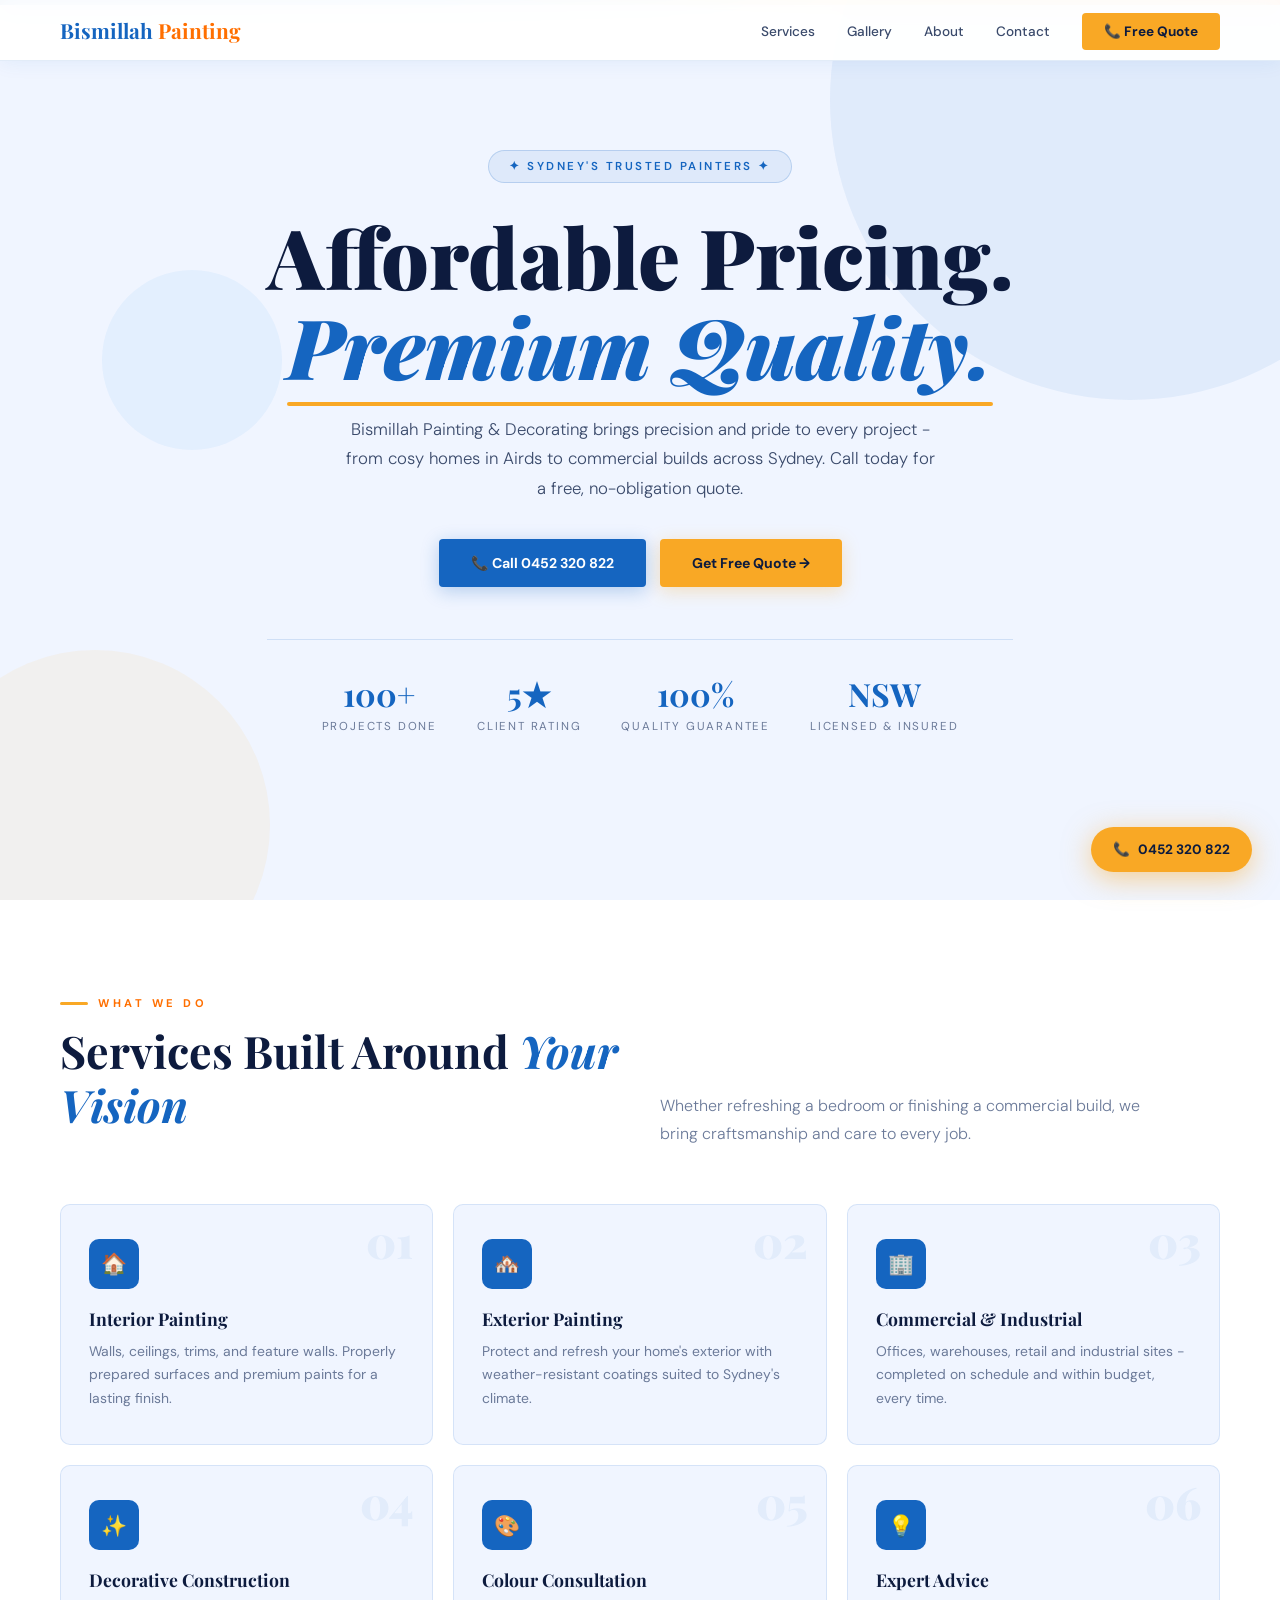
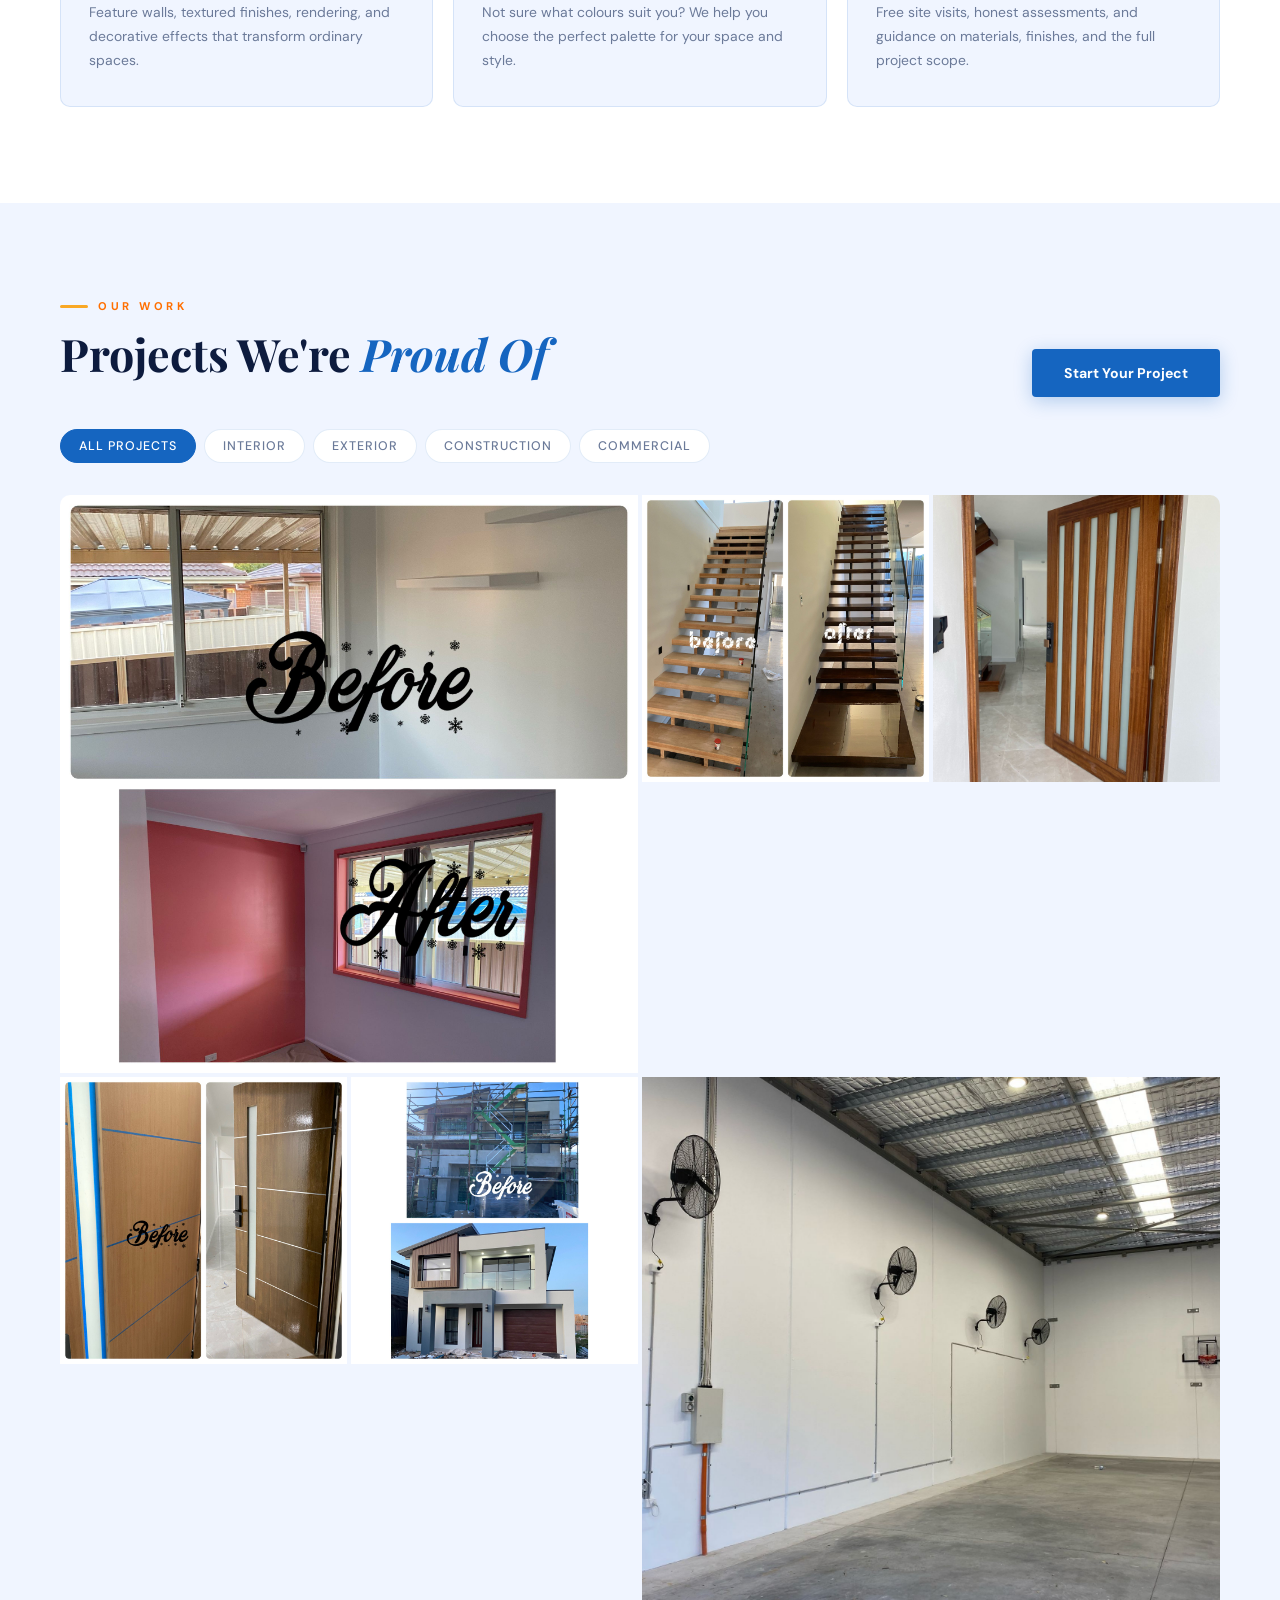
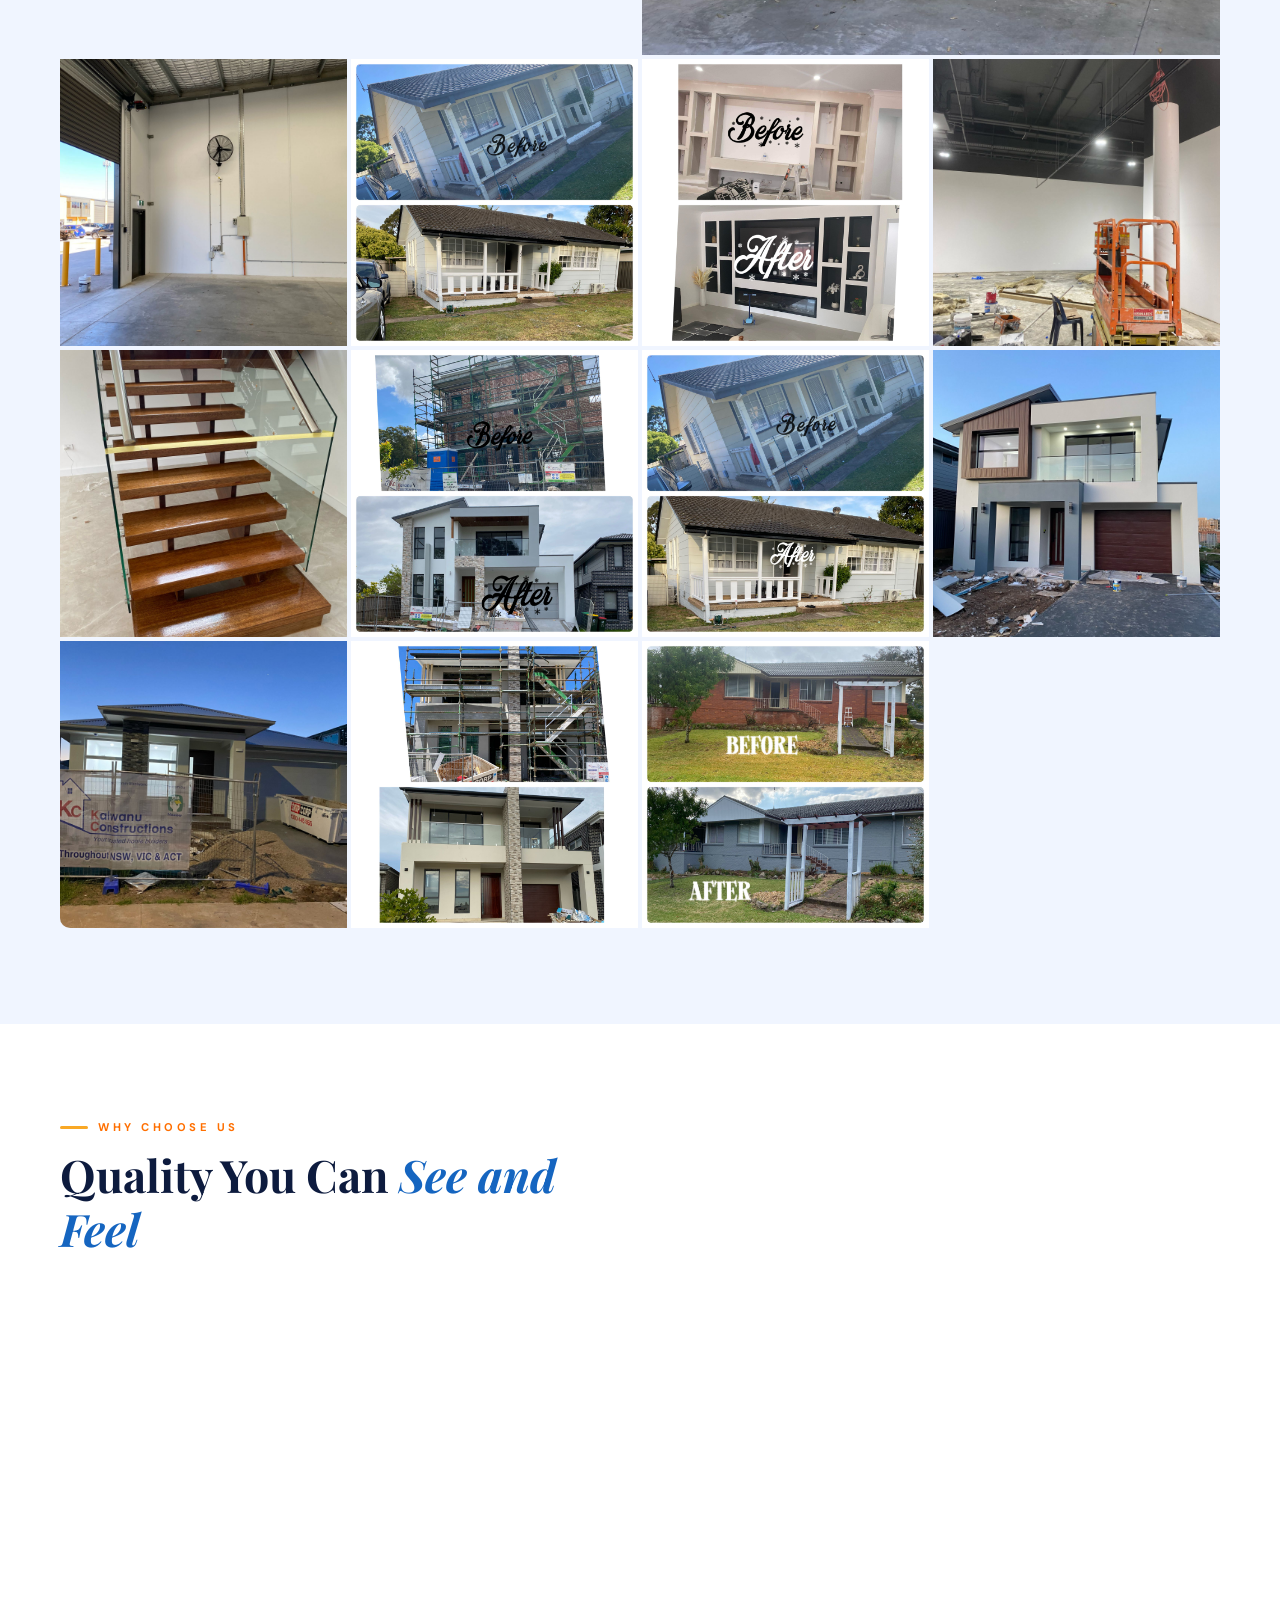
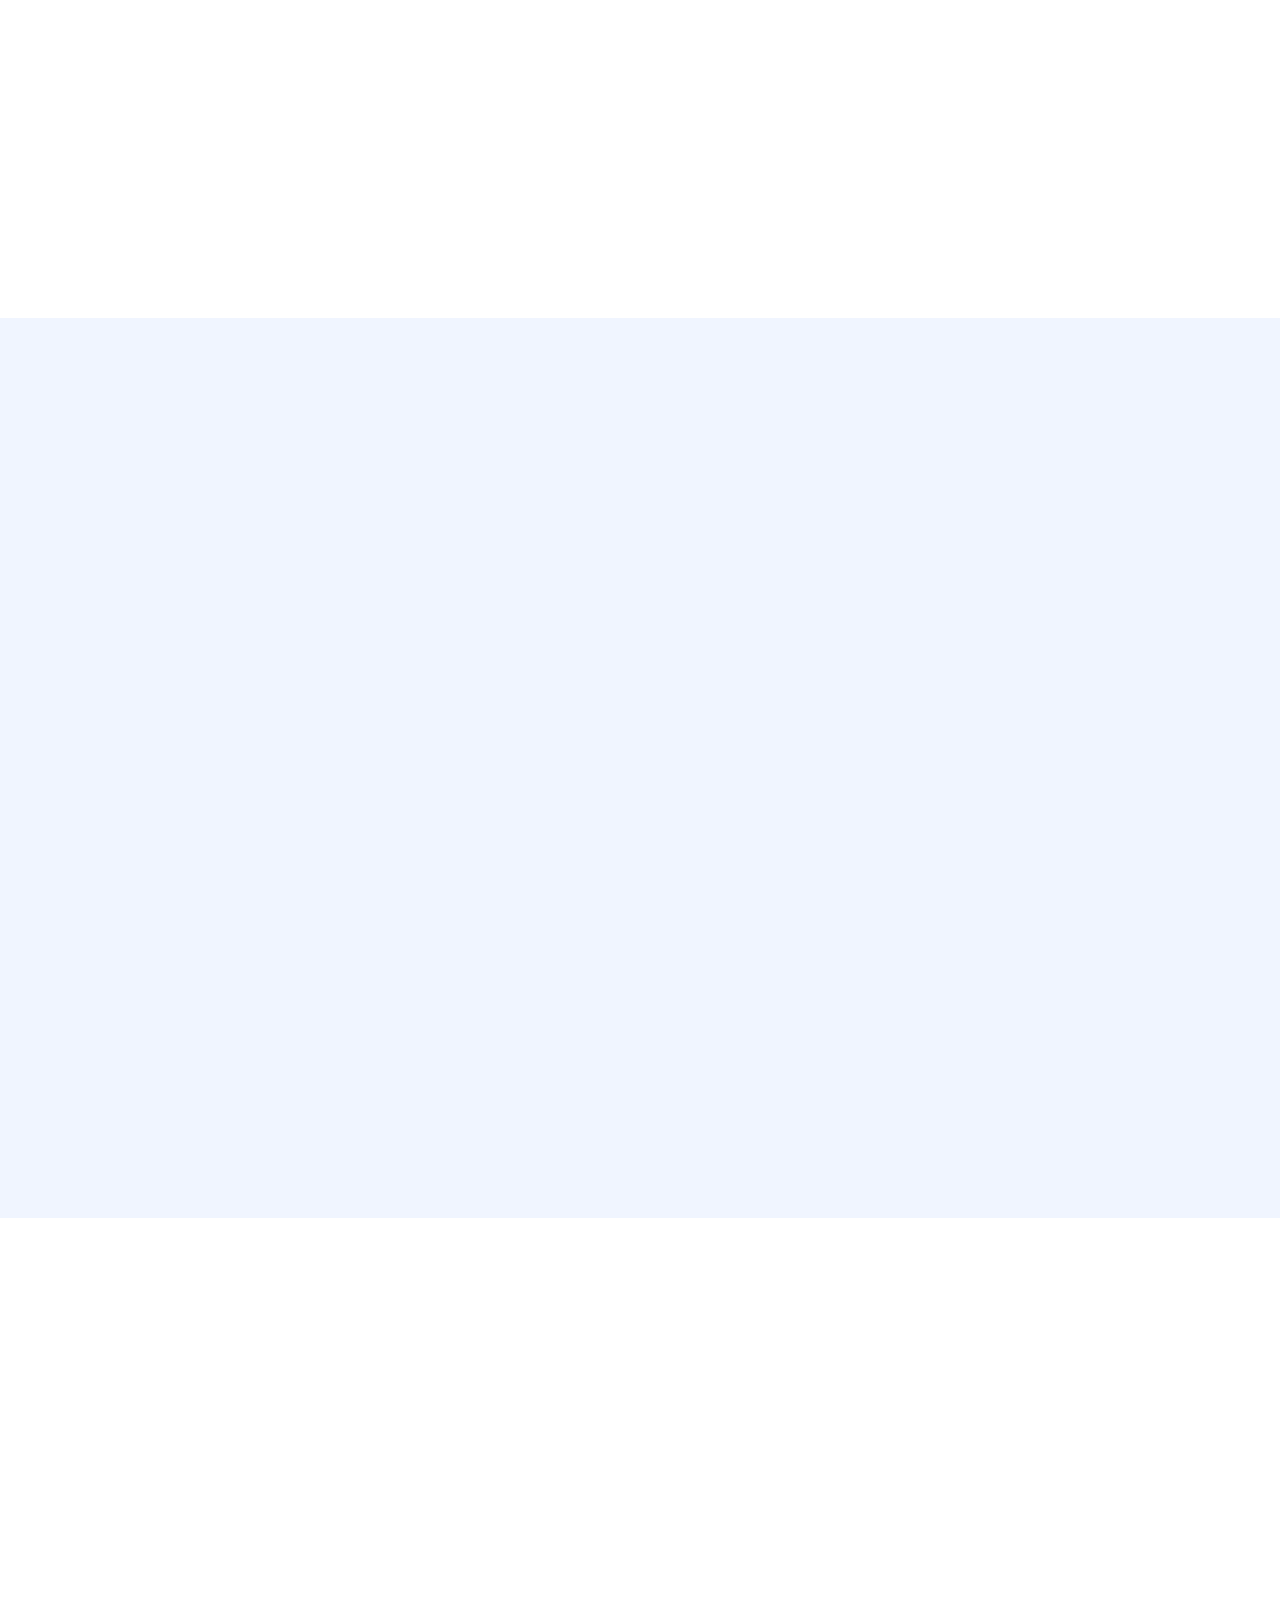
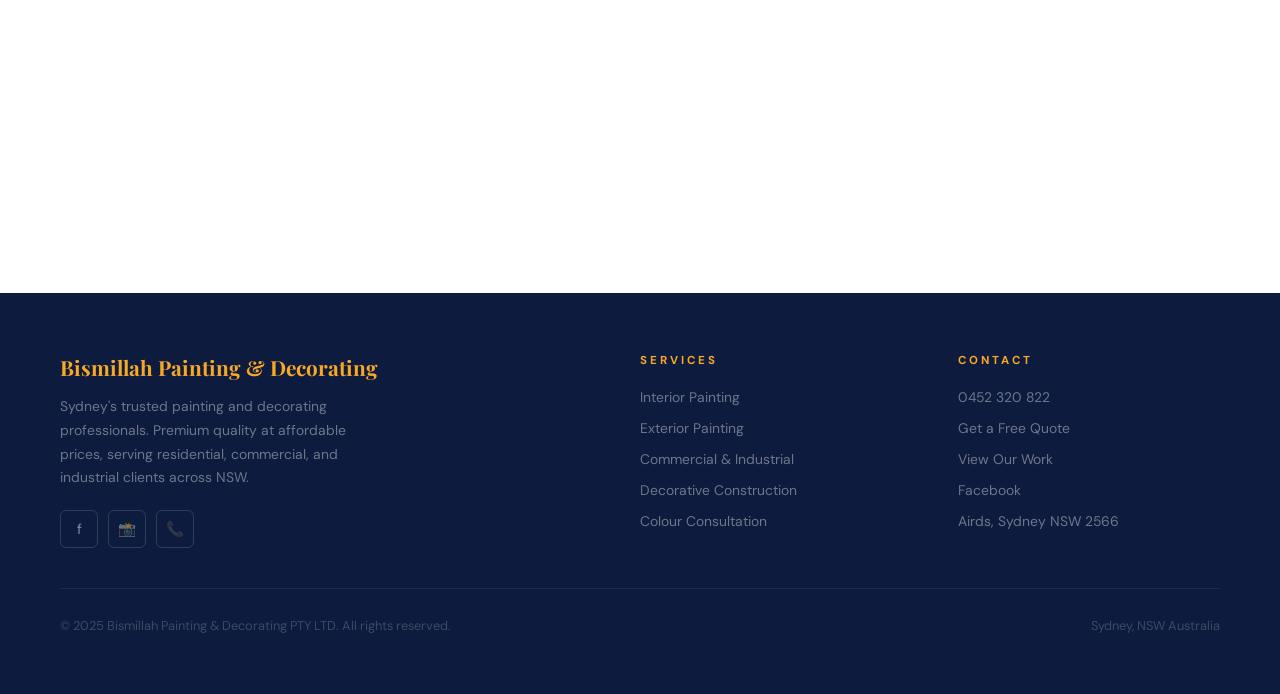
==== index.html @ f4c7510d "Site uploaded with images" ====
<!DOCTYPE html>
<html lang="en">
<head>
<meta charset="UTF-8">
<meta name="viewport" content="width=device-width, initial-scale=1.0">
<title>Bismillah Painting & Decorating | Sydney's Premium Painters</title>
<link rel="preconnect" href="https://fonts.googleapis.com">
<link href="https://fonts.googleapis.com/css2?family=Playfair+Display:wght@400;700;900&family=DM+Sans:wght@300;400;500&display=swap" rel="stylesheet">
<style>
  :root {
    --blue-deep:  #1565C0;
    --blue-mid:   #1E88E5;
    --blue-light: #F0F5FF;
    --blue-pale:  #E3EEFF;
    --gold:       #F9A825;
    --gold-dark:  #FF6F00;
    --gold-light: #FFF8E1;
    --white:      #FFFFFF;
    --text-dark:  #0D1B3E;
    --text-mid:   #3A4A6B;
    --text-muted: #6B7A99;
    --border:     rgba(21,101,192,0.12);
  }

  *, *::before, *::after { box-sizing: border-box; margin: 0; padding: 0; }
  html { scroll-behavior: smooth; }
  body { font-family: 'DM Sans', sans-serif; background: var(--white); color: var(--text-dark); overflow-x: hidden; }

  /* NAV */
  nav {
    position: fixed; top: 0; left: 0; right: 0; z-index: 1000;
    display: flex; align-items: center; justify-content: space-between;
    padding: 16px 60px;
    background: rgba(255,255,255,0.96);
    backdrop-filter: blur(12px);
    border-bottom: 1px solid var(--border);
    box-shadow: 0 2px 20px rgba(21,101,192,0.07);
  }
  .nav-logo { font-family: 'Playfair Display', serif; font-size: 1.3rem; font-weight: 700; color: var(--blue-deep); text-decoration: none; }
  .nav-logo span { color: var(--gold-dark); }
  .nav-links { display: flex; gap: 32px; list-style: none; align-items: center; }
  .nav-links a { color: var(--text-mid); text-decoration: none; font-size: 0.85rem; font-weight: 500; transition: color 0.3s; }
  .nav-links a:hover { color: var(--blue-deep); }
  .nav-cta { background: var(--gold) !important; color: var(--text-dark) !important; padding: 10px 22px; border-radius: 4px; font-weight: 700 !important; }
  .nav-cta:hover { background: var(--gold-dark) !important; color: #fff !important; }
  .hamburger { display: none; flex-direction: column; gap: 5px; cursor: pointer; }
  .hamburger span { width: 24px; height: 2px; background: var(--blue-deep); display: block; }

  /* HERO */
  #hero { min-height: 100vh; display: flex; align-items: center; justify-content: center; position: relative; overflow: hidden; padding-top: 80px; background: var(--blue-light); }
  .hero-topbar { position: absolute; top: 0; left: 0; right: 0; height: 5px; background: linear-gradient(90deg, var(--blue-deep), var(--blue-mid), var(--gold), var(--gold-dark)); }
  .hero-shape { position: absolute; border-radius: 50%; animation: floatShape 10s ease-in-out infinite; }
  .hs1 { width: 600px; height: 600px; background: rgba(21,101,192,0.07); top: -200px; right: -150px; }
  .hs2 { width: 350px; height: 350px; background: rgba(249,168,37,0.07); bottom: -100px; left: -80px; animation-delay: 4s; }
  .hs3 { width: 180px; height: 180px; background: rgba(30,136,229,0.06); top: 30%; left: 8%; animation-delay: 7s; }
  @keyframes floatShape { 0%,100%{transform:translateY(0) scale(1)} 50%{transform:translateY(-22px) scale(1.04)} }

  .hero-content { position: relative; z-index: 2; text-align: center; max-width: 860px; padding: 0 24px; }
  .hero-badge { display: inline-flex; align-items: center; gap: 8px; background: rgba(21,101,192,0.08); border: 1px solid rgba(21,101,192,0.2); color: var(--blue-deep); font-size: 0.72rem; letter-spacing: 2.5px; text-transform: uppercase; font-weight: 600; padding: 8px 20px; border-radius: 40px; margin-bottom: 28px; animation: fadeDown 0.7s ease forwards; opacity: 0; }
  .hero-title { font-family: 'Playfair Display', serif; font-size: clamp(2.8rem, 6.5vw, 5.2rem); font-weight: 900; line-height: 1.08; color: var(--text-dark); margin-bottom: 24px; animation: fadeDown 0.7s 0.15s ease forwards; opacity: 0; }
  .hero-title .highlight { color: var(--blue-deep); font-style: italic; position: relative; }
  .hero-title .highlight::after { content:''; position: absolute; left: 0; bottom: -5px; right: 0; height: 4px; background: var(--gold); border-radius: 2px; }
  .hero-sub { font-size: 1.05rem; line-height: 1.75; color: var(--text-mid); max-width: 600px; margin: 0 auto 36px; font-weight: 300; animation: fadeDown 0.7s 0.3s ease forwards; opacity: 0; }
  .hero-btns { display: flex; gap: 14px; justify-content: center; flex-wrap: wrap; animation: fadeDown 0.7s 0.45s ease forwards; opacity: 0; }
  .hero-stats { display: flex; gap: 40px; justify-content: center; flex-wrap: wrap; margin-top: 52px; padding-top: 32px; border-top: 1px solid rgba(21,101,192,0.15); animation: fadeDown 0.7s 0.6s ease forwards; opacity: 0; }
  .stat-num { font-family: 'Playfair Display', serif; font-size: 2rem; font-weight: 700; color: var(--blue-deep); display: block; }
  .stat-label { font-size: 0.72rem; letter-spacing: 1.8px; text-transform: uppercase; color: var(--text-muted); margin-top: 4px; display: block; }
  @keyframes fadeDown { from{opacity:0;transform:translateY(-18px)} to{opacity:1;transform:translateY(0)} }

  /* BUTTONS */
  .btn-primary { background: var(--blue-deep); color: #fff; text-decoration: none; padding: 15px 32px; font-weight: 700; font-size: 0.88rem; border-radius: 4px; transition: all 0.3s; display: inline-flex; align-items: center; gap: 8px; border: none; cursor: pointer; box-shadow: 0 4px 18px rgba(21,101,192,0.28); }
  .btn-primary:hover { background: var(--blue-mid); transform: translateY(-2px); box-shadow: 0 8px 28px rgba(21,101,192,0.38); }
  .btn-gold { background: var(--gold); color: var(--text-dark); text-decoration: none; padding: 15px 32px; font-weight: 700; font-size: 0.88rem; border-radius: 4px; transition: all 0.3s; border: none; cursor: pointer; box-shadow: 0 4px 18px rgba(249,168,37,0.28); }
  .btn-gold:hover { background: var(--gold-dark); color: #fff; transform: translateY(-2px); }
  .btn-outline { border: 2px solid var(--blue-deep); color: var(--blue-deep); text-decoration: none; padding: 13px 30px; font-weight: 600; font-size: 0.88rem; border-radius: 4px; transition: all 0.3s; background: transparent; cursor: pointer; }
  .btn-outline:hover { background: var(--blue-deep); color: #fff; }

  /* SECTIONS */
  section { padding: 96px 60px; }
  .section-label { font-size: 0.7rem; letter-spacing: 3.5px; text-transform: uppercase; color: var(--gold-dark); font-weight: 700; margin-bottom: 14px; display: flex; align-items: center; gap: 10px; }
  .section-label::before { content:''; display:block; width:28px; height:3px; background:var(--gold); border-radius:2px; }
  .section-title { font-family: 'Playfair Display', serif; font-size: clamp(1.9rem,3.5vw,2.8rem); font-weight: 700; line-height: 1.2; color: var(--text-dark); margin-bottom: 16px; }
  .section-title em { color: var(--blue-deep); font-style: italic; }
  .section-sub { color: var(--text-muted); font-size: 1rem; line-height: 1.75; max-width: 520px; font-weight: 300; }

  /* SERVICES */
  #services { background: var(--white); }
  .services-header { display: grid; grid-template-columns: 1fr 1fr; gap: 40px; align-items: end; margin-bottom: 56px; max-width: 1200px; margin-left: auto; margin-right: auto; }
  .services-grid { display: grid; grid-template-columns: repeat(3,1fr); gap: 20px; max-width: 1200px; margin: 0 auto; }
  .service-card { background: var(--blue-light); border: 1px solid var(--border); border-radius: 10px; padding: 34px 28px; position: relative; overflow: hidden; transition: all 0.35s; }
  .service-card::before { content:''; position:absolute; bottom:0; left:0; right:0; height:3px; background:linear-gradient(90deg,var(--blue-deep),var(--gold)); transform:scaleX(0); transform-origin:left; transition:transform 0.35s; }
  .service-card:hover { box-shadow: 0 12px 40px rgba(21,101,192,0.12); transform: translateY(-4px); border-color: rgba(21,101,192,0.25); }
  .service-card:hover::before { transform: scaleX(1); }
  .service-icon { width: 50px; height: 50px; background: var(--blue-deep); border-radius: 10px; display: flex; align-items: center; justify-content: center; font-size: 1.3rem; margin-bottom: 18px; transition: background 0.35s; }
  .service-card:hover .service-icon { background: var(--gold-dark); }
  .service-card h3 { font-family: 'Playfair Display', serif; font-size: 1.1rem; font-weight: 700; color: var(--text-dark); margin-bottom: 10px; }
  .service-card p { font-size: 0.87rem; color: var(--text-muted); line-height: 1.7; }
  .service-num { position: absolute; top: 14px; right: 18px; font-family:'Playfair Display',serif; font-size: 2.8rem; color: rgba(21,101,192,0.06); font-weight: 900; line-height: 1; }

  /* GALLERY */
  #gallery { background: var(--blue-light); }
  .gallery-header { max-width: 1200px; margin: 0 auto 32px; display: flex; justify-content: space-between; align-items: flex-end; flex-wrap: wrap; gap: 16px; }
  .gallery-filters { display: flex; gap: 8px; flex-wrap: wrap; max-width: 1200px; margin: 0 auto 32px; }
  .filter-btn { background: var(--white); border: 1px solid var(--border); color: var(--text-muted); padding: 8px 18px; font-size: 0.78rem; letter-spacing: 1px; text-transform: uppercase; cursor: pointer; border-radius: 40px; transition: all 0.3s; font-family: 'DM Sans', sans-serif; font-weight: 500; }
  .filter-btn.active, .filter-btn:hover { background: var(--blue-deep); border-color: var(--blue-deep); color: #fff; }
  .gallery-grid { display: grid; grid-template-columns: repeat(4,1fr); gap: 4px; max-width: 1200px; margin: 0 auto; border-radius: 10px; overflow: hidden; }
  .gallery-item { position: relative; overflow: hidden; cursor: pointer; aspect-ratio: 1; background: var(--blue-pale); }
  .gallery-item.wide { grid-column: span 2; }
  .gallery-item img { width: 100%; height: 100%; object-fit: cover; display: block; transition: transform 0.55s ease; }
  .gallery-item:hover img { transform: scale(1.07); }
  .gallery-overlay { position: absolute; inset: 0; background: linear-gradient(to top, rgba(21,101,192,0.72) 0%, transparent 60%); opacity: 0; transition: opacity 0.4s; display: flex; align-items: flex-end; padding: 14px; }
  .gallery-item:hover .gallery-overlay { opacity: 1; }
  .gallery-label { font-size: 0.74rem; letter-spacing: 1.5px; text-transform: uppercase; color: #fff; font-weight: 600; background: rgba(249,168,37,0.92); padding: 4px 10px; border-radius: 4px; }

  /* LIGHTBOX */
  .lightbox { position: fixed; inset: 0; z-index: 2000; background: rgba(13,27,62,0.97); display: none; align-items: center; justify-content: center; padding: 20px; }
  .lightbox.open { display: flex; }
  .lightbox img { max-width: 90vw; max-height: 85vh; object-fit: contain; border-radius: 6px; }
  .lightbox-close { position: absolute; top: 20px; right: 28px; color: #fff; font-size: 2rem; cursor: pointer; background: none; border: none; opacity: 0.7; transition: opacity 0.3s; }
  .lightbox-close:hover { opacity: 1; color: var(--gold); }
  .lightbox-nav { position: absolute; top: 50%; transform: translateY(-50%); background: rgba(249,168,37,0.15); border: 1px solid rgba(249,168,37,0.4); color: #fff; width: 48px; height: 48px; display: flex; align-items: center; justify-content: center; cursor: pointer; font-size: 1.4rem; transition: all 0.3s; border-radius: 4px; }
  .lightbox-nav:hover { background: var(--gold); color: var(--text-dark); }
  .lightbox-prev { left: 20px; }
  .lightbox-next { right: 20px; }

  /* WHY US */
  #why { background: var(--white); }
  .why-grid { display: grid; grid-template-columns: 1fr 1fr; gap: 80px; align-items: center; max-width: 1200px; margin: 0 auto; }
  .why-list { margin-top: 32px; display: flex; flex-direction: column; gap: 14px; }
  .why-item { display: flex; gap: 14px; align-items: flex-start; padding: 18px 20px; border: 1px solid var(--border); border-radius: 8px; background: var(--blue-light); transition: all 0.3s; }
  .why-item:hover { border-color: var(--blue-mid); box-shadow: 0 4px 18px rgba(21,101,192,0.1); }
  .why-icon { width: 42px; height: 42px; flex-shrink: 0; background: var(--blue-deep); border-radius: 8px; display: flex; align-items: center; justify-content: center; font-size: 1.1rem; }
  .why-item h4 { font-size: 0.95rem; font-weight: 700; color: var(--text-dark); margin-bottom: 4px; }
  .why-item p { font-size: 0.84rem; color: var(--text-muted); line-height: 1.6; }
  .why-visual { position: relative; border-radius: 10px; overflow: hidden; box-shadow: 0 20px 60px rgba(21,101,192,0.14); }
  .why-img-grid { display: grid; grid-template-columns: 1fr 1fr; gap: 3px; }
  .why-img-grid img { width: 100%; height: 200px; object-fit: cover; display: block; transition: transform 0.4s; }
  .why-img-grid img:hover { transform: scale(1.04); }
  .why-badge { position: absolute; bottom: 20px; left: 20px; background: var(--gold); color: var(--text-dark); padding: 12px 18px; border-radius: 6px; box-shadow: 0 4px 16px rgba(249,168,37,0.4); }
  .why-badge strong { font-family:'Playfair Display',serif; font-size: 1.4rem; display: block; font-weight: 900; }
  .why-badge span { font-size: 0.7rem; letter-spacing: 1px; text-transform: uppercase; font-weight: 700; }

  /* QUOTE */
  #quote { background: var(--blue-light); }
  .quote-container { max-width: 1100px; margin: 0 auto; display: grid; grid-template-columns: 1fr 1.6fr; gap: 72px; align-items: start; }
  .quote-info { position: sticky; top: 100px; }
  .contact-item { display: flex; gap: 14px; align-items: flex-start; margin-top: 26px; }
  .contact-icon { width: 40px; height: 40px; flex-shrink: 0; background: var(--blue-deep); border-radius: 8px; display: flex; align-items: center; justify-content: center; font-size: 1rem; }
  .contact-item h4 { font-size: 0.72rem; letter-spacing: 2px; text-transform: uppercase; color: var(--gold-dark); font-weight: 700; margin-bottom: 3px; }
  .contact-item a, .contact-item p { color: var(--text-mid); font-size: 0.9rem; text-decoration: none; transition: color 0.3s; }
  .contact-item a:hover { color: var(--blue-deep); }
  .quote-form-wrap { background: var(--white); border-radius: 12px; padding: 38px; border: 1px solid var(--border); box-shadow: 0 8px 40px rgba(21,101,192,0.08); }
  .form-title { font-family:'Playfair Display',serif; font-size: 1.4rem; font-weight: 700; color: var(--text-dark); margin-bottom: 22px; padding-bottom: 16px; border-bottom: 3px solid var(--gold); }
  .quote-form { display: flex; flex-direction: column; gap: 14px; }
  .form-row { display: grid; grid-template-columns: 1fr 1fr; gap: 14px; }
  .form-group { display: flex; flex-direction: column; gap: 6px; }
  label { font-size: 0.73rem; letter-spacing: 1.5px; text-transform: uppercase; color: var(--text-muted); font-weight: 600; }
  input, select, textarea { background: var(--blue-light); border: 1px solid var(--border); color: var(--text-dark); padding: 12px 14px; font-family:'DM Sans',sans-serif; font-size: 0.9rem; border-radius: 6px; transition: all 0.3s; outline: none; width: 100%; }
  input:focus, select:focus, textarea:focus { border-color: var(--blue-mid); background: var(--white); box-shadow: 0 0 0 3px rgba(30,136,229,0.1); }
  select option { background: var(--white); }
  textarea { resize: vertical; min-height: 110px; }
  .file-upload { border: 2px dashed rgba(21,101,192,0.2); padding: 22px; border-radius: 6px; text-align: center; cursor: pointer; transition: all 0.3s; position: relative; background: var(--blue-light); }
  .file-upload:hover { border-color: var(--blue-mid); }
  .file-upload input[type="file"] { position: absolute; inset: 0; opacity: 0; cursor: pointer; width: 100%; height: 100%; }
  .file-upload p { color: var(--text-muted); font-size: 0.85rem; }
  .file-upload strong { color: var(--blue-deep); }
  .form-submit { background: var(--blue-deep); color: #fff; border: none; padding: 16px 32px; font-family:'DM Sans',sans-serif; font-size: 0.88rem; font-weight: 700; letter-spacing: 1px; text-transform: uppercase; cursor: pointer; border-radius: 6px; transition: all 0.3s; width: 100%; box-shadow: 0 4px 16px rgba(21,101,192,0.25); }
  .form-submit:hover { background: var(--blue-mid); transform: translateY(-2px); box-shadow: 0 8px 24px rgba(21,101,192,0.35); }
  .form-success { display: none; text-align: center; padding: 40px; }
  .form-success.show { display: block; }
  .form-success h3 { font-family:'Playfair Display',serif; font-size: 1.5rem; color: var(--blue-deep); margin-bottom: 12px; }
  .form-success p { color: var(--text-muted); }

  /* MAP */
  #location { background: var(--white); padding: 0; }
  .map-wrapper { max-width: 1200px; margin: 0 auto; padding: 80px 60px; }
  .map-header { margin-bottom: 32px; }
  .map-container { border-radius: 12px; overflow: hidden; border: 1px solid var(--border); box-shadow: 0 8px 30px rgba(21,101,192,0.1); }
  .map-container iframe { width: 100%; height: 400px; border: none; display: block; }

  /* FOOTER */
  footer { background: var(--text-dark); color: rgba(255,255,255,0.8); padding: 60px; }
  .footer-grid { max-width: 1200px; margin: 0 auto; display: grid; grid-template-columns: 2fr 1fr 1fr; gap: 56px; margin-bottom: 40px; }
  .footer-logo { font-family:'Playfair Display',serif; font-size: 1.3rem; font-weight: 700; color: var(--gold); margin-bottom: 14px; display: block; }
  .footer-brand p { color: rgba(255,255,255,0.4); font-size: 0.87rem; line-height: 1.7; max-width: 300px; }
  .footer-socials { display: flex; gap: 10px; margin-top: 20px; }
  .social-btn { width: 38px; height: 38px; border: 1px solid rgba(255,255,255,0.15); border-radius: 6px; display: flex; align-items: center; justify-content: center; color: rgba(255,255,255,0.5); text-decoration: none; font-size: 0.9rem; transition: all 0.3s; }
  .social-btn:hover { border-color: var(--gold); color: var(--gold); }
  .footer-col h4 { font-size: 0.72rem; letter-spacing: 3px; text-transform: uppercase; color: var(--gold); margin-bottom: 18px; }
  .footer-col ul { list-style: none; display: flex; flex-direction: column; gap: 10px; }
  .footer-col a { color: rgba(255,255,255,0.4); text-decoration: none; font-size: 0.87rem; transition: color 0.3s; }
  .footer-col a:hover { color: rgba(255,255,255,0.9); }
  .footer-bottom { max-width: 1200px; margin: 0 auto; padding-top: 28px; border-top: 1px solid rgba(255,255,255,0.07); display: flex; justify-content: space-between; align-items: center; flex-wrap: wrap; gap: 10px; }
  .footer-bottom p { color: rgba(255,255,255,0.2); font-size: 0.8rem; }

  /* FLOATING CTA */
  .floating-phone { position: fixed; bottom: 28px; right: 28px; z-index: 999; background: var(--gold); color: var(--text-dark); padding: 14px 22px; border-radius: 50px; text-decoration: none; font-weight: 700; font-size: 0.85rem; box-shadow: 0 6px 28px rgba(249,168,37,0.5); transition: all 0.3s; display: flex; align-items: center; gap: 8px; animation: pulseGold 2.5s ease-in-out infinite; }
  .floating-phone:hover { background: var(--gold-dark); color: #fff; transform: translateY(-3px); }
  @keyframes pulseGold { 0%,100%{box-shadow:0 6px 28px rgba(249,168,37,0.5)} 50%{box-shadow:0 6px 44px rgba(249,168,37,0.8)} }

  /* MOBILE MENU */
  .mobile-menu { position: fixed; inset: 0; z-index: 999; background: rgba(255,255,255,0.98); display: none; flex-direction: column; align-items: center; justify-content: center; gap: 28px; }
  .mobile-menu.open { display: flex; }
  .mobile-menu a { font-family:'Playfair Display',serif; font-size: 2rem; color: var(--text-dark); text-decoration: none; transition: color 0.3s; }
  .mobile-menu a:hover { color: var(--blue-deep); }
  .mobile-menu-close { position: absolute; top: 22px; right: 24px; background: none; border: none; color: var(--text-dark); font-size: 1.8rem; cursor: pointer; }

  /* REVEAL */
  .reveal { opacity: 0; transform: translateY(28px); transition: all 0.65s ease; }
  .reveal.visible { opacity: 1; transform: translateY(0); }

  /* RESPONSIVE */
  @media (max-width: 900px) {
    nav { padding: 14px 24px; }
    .nav-links { display: none; }
    .hamburger { display: flex; }
    section { padding: 68px 24px; }
    .services-header { grid-template-columns: 1fr; }
    .services-grid { grid-template-columns: 1fr 1fr; }
    .gallery-grid { grid-template-columns: 1fr 1fr; }
    .gallery-item.wide { grid-column: span 1; }
    .why-grid { grid-template-columns: 1fr; }
    .quote-container { grid-template-columns: 1fr; gap: 36px; }
    .quote-info { position: static; }
    .form-row { grid-template-columns: 1fr; }
    .footer-grid { grid-template-columns: 1fr; gap: 36px; }
    .footer-bottom { flex-direction: column; text-align: center; }
    .map-wrapper { padding: 60px 24px; }
    footer { padding: 40px 24px; }
    .quote-form-wrap { padding: 24px; }
  }
  @media (max-width: 600px) {
    .services-grid { grid-template-columns: 1fr; }
    .hero-stats { gap: 20px; }
    .floating-phone span { display: none; }
    .floating-phone { border-radius: 50%; width: 54px; height: 54px; padding: 0; justify-content: center; }
  }
</style>
</head>
<body>

<nav>
  <a href="#hero" class="nav-logo">Bismillah <span>Painting</span></a>
  <ul class="nav-links">
    <li><a href="#services">Services</a></li>
    <li><a href="#gallery">Gallery</a></li>
    <li><a href="#why">About</a></li>
    <li><a href="#quote">Contact</a></li>
    <li><a href="tel:0452320822" class="nav-cta">📞 Free Quote</a></li>
  </ul>
  <div class="hamburger" onclick="toggleMenu()"><span></span><span></span><span></span></div>
</nav>

<div class="mobile-menu" id="mobileMenu">
  <button class="mobile-menu-close" onclick="toggleMenu()">✕</button>
  <a href="#services" onclick="toggleMenu()">Services</a>
  <a href="#gallery" onclick="toggleMenu()">Gallery</a>
  <a href="#why" onclick="toggleMenu()">About</a>
  <a href="#quote" onclick="toggleMenu()">Get a Quote</a>
  <a href="tel:0452320822" style="color:var(--blue-deep)">0452 320 822</a>
</div>

<section id="hero">
  <div class="hero-topbar"></div>
  <div class="hero-shape hs1"></div>
  <div class="hero-shape hs2"></div>
  <div class="hero-shape hs3"></div>
  <div class="hero-content">
    <div class="hero-badge">✦ Sydney's Trusted Painters ✦</div>
    <h1 class="hero-title">
      Affordable Pricing.<br>
      <span class="highlight">Premium Quality.</span>
    </h1>
    <p class="hero-sub">Bismillah Painting & Decorating brings precision and pride to every project - from cosy homes in Airds to commercial builds across Sydney. Call today for a free, no-obligation quote.</p>
    <div class="hero-btns">
      <a href="tel:0452320822" class="btn-primary">📞 Call 0452 320 822</a>
      <a href="#quote" class="btn-gold">Get Free Quote →</a>
    </div>
    <div class="hero-stats">
      <div class="stat"><span class="stat-num">100+</span><span class="stat-label">Projects Done</span></div>
      <div class="stat"><span class="stat-num">5★</span><span class="stat-label">Client Rating</span></div>
      <div class="stat"><span class="stat-num">100%</span><span class="stat-label">Quality Guarantee</span></div>
      <div class="stat"><span class="stat-num">NSW</span><span class="stat-label">Licensed & Insured</span></div>
    </div>
  </div>
</section>

<section id="services">
  <div class="services-header reveal">
    <div>
      <div class="section-label">What We Do</div>
      <h2 class="section-title">Services Built Around <em>Your Vision</em></h2>
    </div>
    <p class="section-sub">Whether refreshing a bedroom or finishing a commercial build, we bring craftsmanship and care to every job.</p>
  </div>
  <div class="services-grid">
    <div class="service-card reveal"><div class="service-num">01</div><div class="service-icon">🏠</div><h3>Interior Painting</h3><p>Walls, ceilings, trims, and feature walls. Properly prepared surfaces and premium paints for a lasting finish.</p></div>
    <div class="service-card reveal"><div class="service-num">02</div><div class="service-icon">🏘️</div><h3>Exterior Painting</h3><p>Protect and refresh your home's exterior with weather-resistant coatings suited to Sydney's climate.</p></div>
    <div class="service-card reveal"><div class="service-num">03</div><div class="service-icon">🏢</div><h3>Commercial & Industrial</h3><p>Offices, warehouses, retail and industrial sites - completed on schedule and within budget, every time.</p></div>
    <div class="service-card reveal"><div class="service-num">04</div><div class="service-icon">✨</div><h3>Decorative Construction</h3><p>Feature walls, textured finishes, rendering, and decorative effects that transform ordinary spaces.</p></div>
    <div class="service-card reveal"><div class="service-num">05</div><div class="service-icon">🎨</div><h3>Colour Consultation</h3><p>Not sure what colours suit you? We help you choose the perfect palette for your space and style.</p></div>
    <div class="service-card reveal"><div class="service-num">06</div><div class="service-icon">💡</div><h3>Expert Advice</h3><p>Free site visits, honest assessments, and guidance on materials, finishes, and the full project scope.</p></div>
  </div>
</section>

<section id="gallery">
  <div class="gallery-header reveal">
    <div><div class="section-label">Our Work</div><h2 class="section-title">Projects We're <em>Proud Of</em></h2></div>
    <a href="#quote" class="btn-primary">Start Your Project</a>
  </div>
  <div class="gallery-filters reveal">
    <button class="filter-btn active" onclick="filterGallery('all',this)">All Projects</button>
    <button class="filter-btn" onclick="filterGallery('interior',this)">Interior</button>
    <button class="filter-btn" onclick="filterGallery('exterior',this)">Exterior</button>
    <button class="filter-btn" onclick="filterGallery('construction',this)">Construction</button>
    <button class="filter-btn" onclick="filterGallery('commercial',this)">Commercial</button>
  </div>
  <div class="gallery-grid" id="galleryGrid">
    <div class="gallery-item wide" data-cat="interior" onclick="openLightbox(0)"><img src="images/IMG-20250220-WA0029.jpg" alt="Interior painting"><div class="gallery-overlay"><span class="gallery-label">Interior Painting</span></div></div>
    <div class="gallery-item" data-cat="construction" onclick="openLightbox(1)"><img src="images/IMG-20250220-WA0030.jpg" alt="Staircase"><div class="gallery-overlay"><span class="gallery-label">Staircase Finishing</span></div></div>
    <div class="gallery-item" data-cat="construction" onclick="openLightbox(2)"><img src="images/IMG-20250220-WA0031.jpg" alt="Timber door"><div class="gallery-overlay"><span class="gallery-label">Timber Door</span></div></div>
    <div class="gallery-item" data-cat="construction" onclick="openLightbox(3)"><img src="images/IMG-20250220-WA0032.jpg" alt="Door painting"><div class="gallery-overlay"><span class="gallery-label">Door Transformation</span></div></div>
    <div class="gallery-item" data-cat="exterior" onclick="openLightbox(4)"><img src="images/IMG-20250220-WA0033.jpg" alt="New home exterior"><div class="gallery-overlay"><span class="gallery-label">New Home Exterior</span></div></div>
    <div class="gallery-item wide" data-cat="commercial" onclick="openLightbox(5)"><img src="images/IMG-20250220-WA0034.jpg" alt="Commercial warehouse"><div class="gallery-overlay"><span class="gallery-label">Commercial Warehouse</span></div></div>
    <div class="gallery-item" data-cat="commercial" onclick="openLightbox(6)"><img src="images/IMG-20250220-WA0035.jpg" alt="Industrial site"><div class="gallery-overlay"><span class="gallery-label">Industrial Site</span></div></div>
    <div class="gallery-item" data-cat="exterior" onclick="openLightbox(7)"><img src="images/IMG-20250220-WA0036.jpg" alt="House repaint"><div class="gallery-overlay"><span class="gallery-label">House Repaint</span></div></div>
    <div class="gallery-item" data-cat="interior" onclick="openLightbox(8)"><img src="images/IMG-20250220-WA0037.jpg" alt="Feature wall"><div class="gallery-overlay"><span class="gallery-label">Feature Wall Unit</span></div></div>
    <div class="gallery-item" data-cat="commercial" onclick="openLightbox(9)"><img src="images/IMG-20250220-WA0038.jpg" alt="Commercial fit-out"><div class="gallery-overlay"><span class="gallery-label">Commercial Fit-Out</span></div></div>
    <div class="gallery-item" data-cat="construction" onclick="openLightbox(10)"><img src="images/IMG-20250220-WA0039.jpg" alt="Timber staircase"><div class="gallery-overlay"><span class="gallery-label">Staircase Staining</span></div></div>
    <div class="gallery-item" data-cat="exterior" onclick="openLightbox(11)"><img src="images/IMG-20250220-WA0040.jpg" alt="Modern home"><div class="gallery-overlay"><span class="gallery-label">Modern Home</span></div></div>
    <div class="gallery-item" data-cat="exterior" onclick="openLightbox(12)"><img src="images/IMG-20250220-WA0041.jpg" alt="Exterior refresh"><div class="gallery-overlay"><span class="gallery-label">Exterior Refresh</span></div></div>
    <div class="gallery-item" data-cat="exterior" onclick="openLightbox(13)"><img src="images/IMG-20250220-WA0042.jpg" alt="New build"><div class="gallery-overlay"><span class="gallery-label">New Build Exterior</span></div></div>
    <div class="gallery-item" data-cat="construction" onclick="openLightbox(14)"><img src="images/IMG-20250220-WA0043.jpg" alt="Construction project"><div class="gallery-overlay"><span class="gallery-label">Construction Project</span></div></div>
    <div class="gallery-item" data-cat="exterior" onclick="openLightbox(15)"><img src="images/IMG-20250220-WA0044.jpg" alt="Duplex exterior"><div class="gallery-overlay"><span class="gallery-label">Duplex Exterior</span></div></div>
    <div class="gallery-item" data-cat="exterior" onclick="openLightbox(16)"><img src="images/IMG-20250220-WA0045.jpg" alt="Brick repaint"><div class="gallery-overlay"><span class="gallery-label">Brick Exterior Paint</span></div></div>
  </div>
</section>

<div class="lightbox" id="lightbox">
  <button class="lightbox-close" onclick="closeLightbox()">✕</button>
  <button class="lightbox-nav lightbox-prev" onclick="lightboxNav(-1)">‹</button>
  <img id="lightboxImg" src="" alt="">
  <button class="lightbox-nav lightbox-next" onclick="lightboxNav(1)">›</button>
</div>

<section id="why">
  <div class="why-grid">
    <div>
      <div class="section-label reveal">Why Choose Us</div>
      <h2 class="section-title reveal">Quality You Can <em>See and Feel</em></h2>
      <p class="section-sub reveal">Every brush stroke matters. Affordable pricing and premium quality aren't opposites - and we prove it on every job.</p>
      <div class="why-list">
        <div class="why-item reveal"><div class="why-icon">✓</div><div><h4>Affordable, Transparent Pricing</h4><p>No hidden costs. We quote honestly and stick to it - premium results at fair prices.</p></div></div>
        <div class="why-item reveal"><div class="why-icon">🛡️</div><div><h4>Licensed & Fully Insured</h4><p>Your property is protected and our team meets all Australian licensing standards.</p></div></div>
        <div class="why-item reveal"><div class="why-icon">⏱️</div><div><h4>On Time, Every Time</h4><p>We respect your schedule and deliver within agreed timelines with minimal disruption.</p></div></div>
        <div class="why-item reveal"><div class="why-icon">🎨</div><div><h4>Premium Products Only</h4><p>Quality paints and materials that hold up to Sydney's climate for years to come.</p></div></div>
      </div>
    </div>
    <div class="why-visual reveal">
      <div class="why-img-grid">
        <img src="images/IMG-20250220-WA0033.jpg" alt="Completed home">
        <img src="images/IMG-20250220-WA0040.jpg" alt="Modern home">
        <img src="images/IMG-20250220-WA0037.jpg" alt="Feature wall">
        <img src="images/IMG-20250220-WA0039.jpg" alt="Staircase">
      </div>
      <div class="why-badge"><strong>100%</strong><span>Satisfaction Guarantee</span></div>
    </div>
  </div>
</section>

<section id="quote">
  <div class="quote-container">
    <div class="quote-info reveal">
      <div class="section-label">Get in Touch</div>
      <h2 class="section-title">Get Your <em>Free Quote</em></h2>
      <p class="section-sub">Fill out the form and we'll get back to you within 24 hours with a free, no-obligation quote.</p>
      <div class="contact-item"><div class="contact-icon">📞</div><div><h4>Phone</h4><a href="tel:0452320822">0452 320 822</a></div></div>
      <div class="contact-item"><div class="contact-icon">📍</div><div><h4>Location</h4><p>Kingsbury Street, Airds<br>Sydney, NSW 2566</p></div></div>
      <div class="contact-item"><div class="contact-icon">📘</div><div><h4>Facebook</h4><a href="https://www.facebook.com/profile.php?id=100083475635920" target="_blank">Follow us on Facebook</a></div></div>
      <div class="contact-item"><div class="contact-icon">📸</div><div><h4>Instagram</h4><p>Coming Soon</p></div></div>
    </div>
    <div class="reveal">
      <div class="quote-form-wrap">
        <div class="form-title">Request a Free Quote</div>
        <div class="quote-form" id="quoteForm">
          <div class="form-row">
            <div class="form-group"><label>Full Name *</label><input type="text" id="fname" placeholder="John Smith" required></div>
            <div class="form-group"><label>Email *</label><input type="email" id="femail" placeholder="john@example.com" required></div>
          </div>
          <div class="form-row">
            <div class="form-group"><label>Phone Number *</label><input type="tel" id="fphone" placeholder="04XX XXX XXX" required></div>
            <div class="form-group"><label>Suburb</label><input type="text" id="fsuburb" placeholder="e.g. Campbelltown"></div>
          </div>
          <div class="form-row">
            <div class="form-group"><label>State</label><select id="fstate"><option value="">Select State</option><option value="NSW" selected>NSW</option><option value="VIC">VIC</option><option value="QLD">QLD</option><option value="SA">SA</option><option value="WA">WA</option></select></div>
            <div class="form-group"><label>Service Required</label><select id="fservice"><option value="">Select Service</option><option>Interior Painting</option><option>Exterior Painting - Residential</option><option>Exterior Painting - Commercial</option><option>Exterior Painting - Industrial</option><option>Decorative Construction</option><option>Colour Consultation</option><option>Other / Not Sure</option></select></div>
          </div>
          <div class="form-group"><label>Message</label><textarea id="fmessage" placeholder="Tell us about your project - size, timeline, any special requirements..."></textarea></div>
          <div class="form-group">
            <label>Attach Photos (optional)</label>
            <div class="file-upload">
              <input type="file" id="ffiles" multiple accept="image/*,.pdf">
              <p>📎 <strong>Click to upload</strong> or drag & drop files here</p>
              <p style="margin-top:4px;font-size:0.74rem;">Images and PDFs welcome</p>
            </div>
          </div>
          <button class="form-submit" onclick="submitForm()">Submit - Get My Free Quote →</button>
        </div>
        <div class="form-success" id="formSuccess">
          <div style="font-size:3rem;margin-bottom:14px;">✅</div>
          <h3>Request Sent!</h3>
          <p>Thank you! We'll be in touch within 24 hours with your free quote.</p>
          <p style="margin-top:10px;">Urgent? Call us: <a href="tel:0452320822" style="color:var(--blue-deep);font-weight:600;">0452 320 822</a></p>
        </div>
      </div>
    </div>
  </div>
</section>

<div id="location">
  <div class="map-wrapper">
    <div class="map-header reveal"><div class="section-label">Find Us</div><h2 class="section-title">Based in <em>Airds, Sydney</em></h2></div>
    <div class="map-container reveal">
      <iframe src="https://www.google.com/maps/embed?pb=!1m18!1m12!1m3!1d3310.123!2d150.8!3d-34.07!2m3!1f0!2f0!3f0!3m2!1i1024!2i768!4f13.1!3m3!1m2!1s0x0%3A0x0!2sKingsbury+St%2C+Airds+NSW+2566!5e0!3m2!1sen!2sau!4v1680000000000" allowfullscreen="" loading="lazy" referrerpolicy="no-referrer-when-downgrade" title="Bismillah Painting - Airds Sydney"></iframe>
    </div>
  </div>
</div>

<footer>
  <div class="footer-grid">
    <div class="footer-brand">
      <span class="footer-logo">Bismillah Painting & Decorating</span>
      <p>Sydney's trusted painting and decorating professionals. Premium quality at affordable prices, serving residential, commercial, and industrial clients across NSW.</p>
      <div class="footer-socials">
        <a href="https://www.facebook.com/profile.php?id=100083475635920" target="_blank" class="social-btn" title="Facebook">f</a>
        <a href="#" class="social-btn" title="Instagram">📸</a>
        <a href="tel:0452320822" class="social-btn" title="Call">📞</a>
      </div>
    </div>
    <div class="footer-col">
      <h4>Services</h4>
      <ul>
        <li><a href="#services">Interior Painting</a></li>
        <li><a href="#services">Exterior Painting</a></li>
        <li><a href="#services">Commercial & Industrial</a></li>
        <li><a href="#services">Decorative Construction</a></li>
        <li><a href="#services">Colour Consultation</a></li>
      </ul>
    </div>
    <div class="footer-col">
      <h4>Contact</h4>
      <ul>
        <li><a href="tel:0452320822">0452 320 822</a></li>
        <li><a href="#quote">Get a Free Quote</a></li>
        <li><a href="#gallery">View Our Work</a></li>
        <li><a href="https://www.facebook.com/profile.php?id=100083475635920" target="_blank">Facebook</a></li>
        <li><a href="#location">Airds, Sydney NSW 2566</a></li>
      </ul>
    </div>
  </div>
  <div class="footer-bottom">
    <p>© 2025 Bismillah Painting & Decorating PTY LTD. All rights reserved.</p>
    <p>Sydney, NSW Australia</p>
  </div>
</footer>

<a href="tel:0452320822" class="floating-phone">📞 <span>0452 320 822</span></a>

<script>
  function toggleMenu() { document.getElementById('mobileMenu').classList.toggle('open'); }

  const galleryImages = [
    'images/IMG-20250220-WA0029.jpg',
    'images/IMG-20250220-WA0030.jpg',
    'images/IMG-20250220-WA0031.jpg',
    'images/IMG-20250220-WA0032.jpg',
    'images/IMG-20250220-WA0033.jpg',
    'images/IMG-20250220-WA0034.jpg',
    'images/IMG-20250220-WA0035.jpg',
    'images/IMG-20250220-WA0036.jpg',
    'images/IMG-20250220-WA0037.jpg',
    'images/IMG-20250220-WA0038.jpg',
    'images/IMG-20250220-WA0039.jpg',
    'images/IMG-20250220-WA0040.jpg',
    'images/IMG-20250220-WA0041.jpg',
    'images/IMG-20250220-WA0042.jpg',
    'images/IMG-20250220-WA0043.jpg',
    'images/IMG-20250220-WA0044.jpg',
    'images/IMG-20250220-WA0045.jpg',
  ];
  let currentLightbox = 0;
  let visibleImages = [...Array(galleryImages.length).keys()];

  function filterGallery(cat, btn) {
    document.querySelectorAll('.filter-btn').forEach(b => b.classList.remove('active'));
    btn.classList.add('active');
    const items = document.querySelectorAll('.gallery-item');
    visibleImages = [];
    items.forEach((item, i) => {
      const show = cat === 'all' || item.dataset.cat === cat;
      item.style.display = show ? '' : 'none';
      if (show) visibleImages.push(i);
    });
  }

  function openLightbox(idx) {
    currentLightbox = idx;
    document.getElementById('lightboxImg').src = galleryImages[idx];
    document.getElementById('lightbox').classList.add('open');
    document.body.style.overflow = 'hidden';
  }
  function closeLightbox() {
    document.getElementById('lightbox').classList.remove('open');
    document.body.style.overflow = '';
  }
  function lightboxNav(dir) {
    const pos = visibleImages.indexOf(currentLightbox);
    currentLightbox = visibleImages[(pos + dir + visibleImages.length) % visibleImages.length];
    document.getElementById('lightboxImg').src = galleryImages[currentLightbox];
  }
  document.getElementById('lightbox').addEventListener('click', function(e) { if (e.target === this) closeLightbox(); });
  document.addEventListener('keydown', function(e) {
    if (e.key === 'Escape') closeLightbox();
    if (e.key === 'ArrowLeft') lightboxNav(-1);
    if (e.key === 'ArrowRight') lightboxNav(1);
  });

  function submitForm() {
    if (!document.getElementById('fname').value.trim() || !document.getElementById('femail').value.trim() || !document.getElementById('fphone').value.trim()) {
      alert('Please fill in your name, email, and phone number.');
      return;
    }
    document.getElementById('quoteForm').style.display = 'none';
    document.getElementById('formSuccess').classList.add('show');
    window.scrollTo({ top: document.getElementById('quote').offsetTop - 80, behavior: 'smooth' });
  }

  document.getElementById('ffiles').addEventListener('change', function() {
    if (this.files.length > 0) this.closest('.file-upload').querySelector('p').innerHTML = `✅ <strong>${this.files.length} file(s) selected</strong>`;
  });

  const observer = new IntersectionObserver(entries => {
    entries.forEach(e => { if (e.isIntersecting) { e.target.classList.add('visible'); observer.unobserve(e.target); } });
  }, { threshold: 0.1 });
  document.querySelectorAll('.reveal').forEach(el => observer.observe(el));
</script>
</body>
</html>
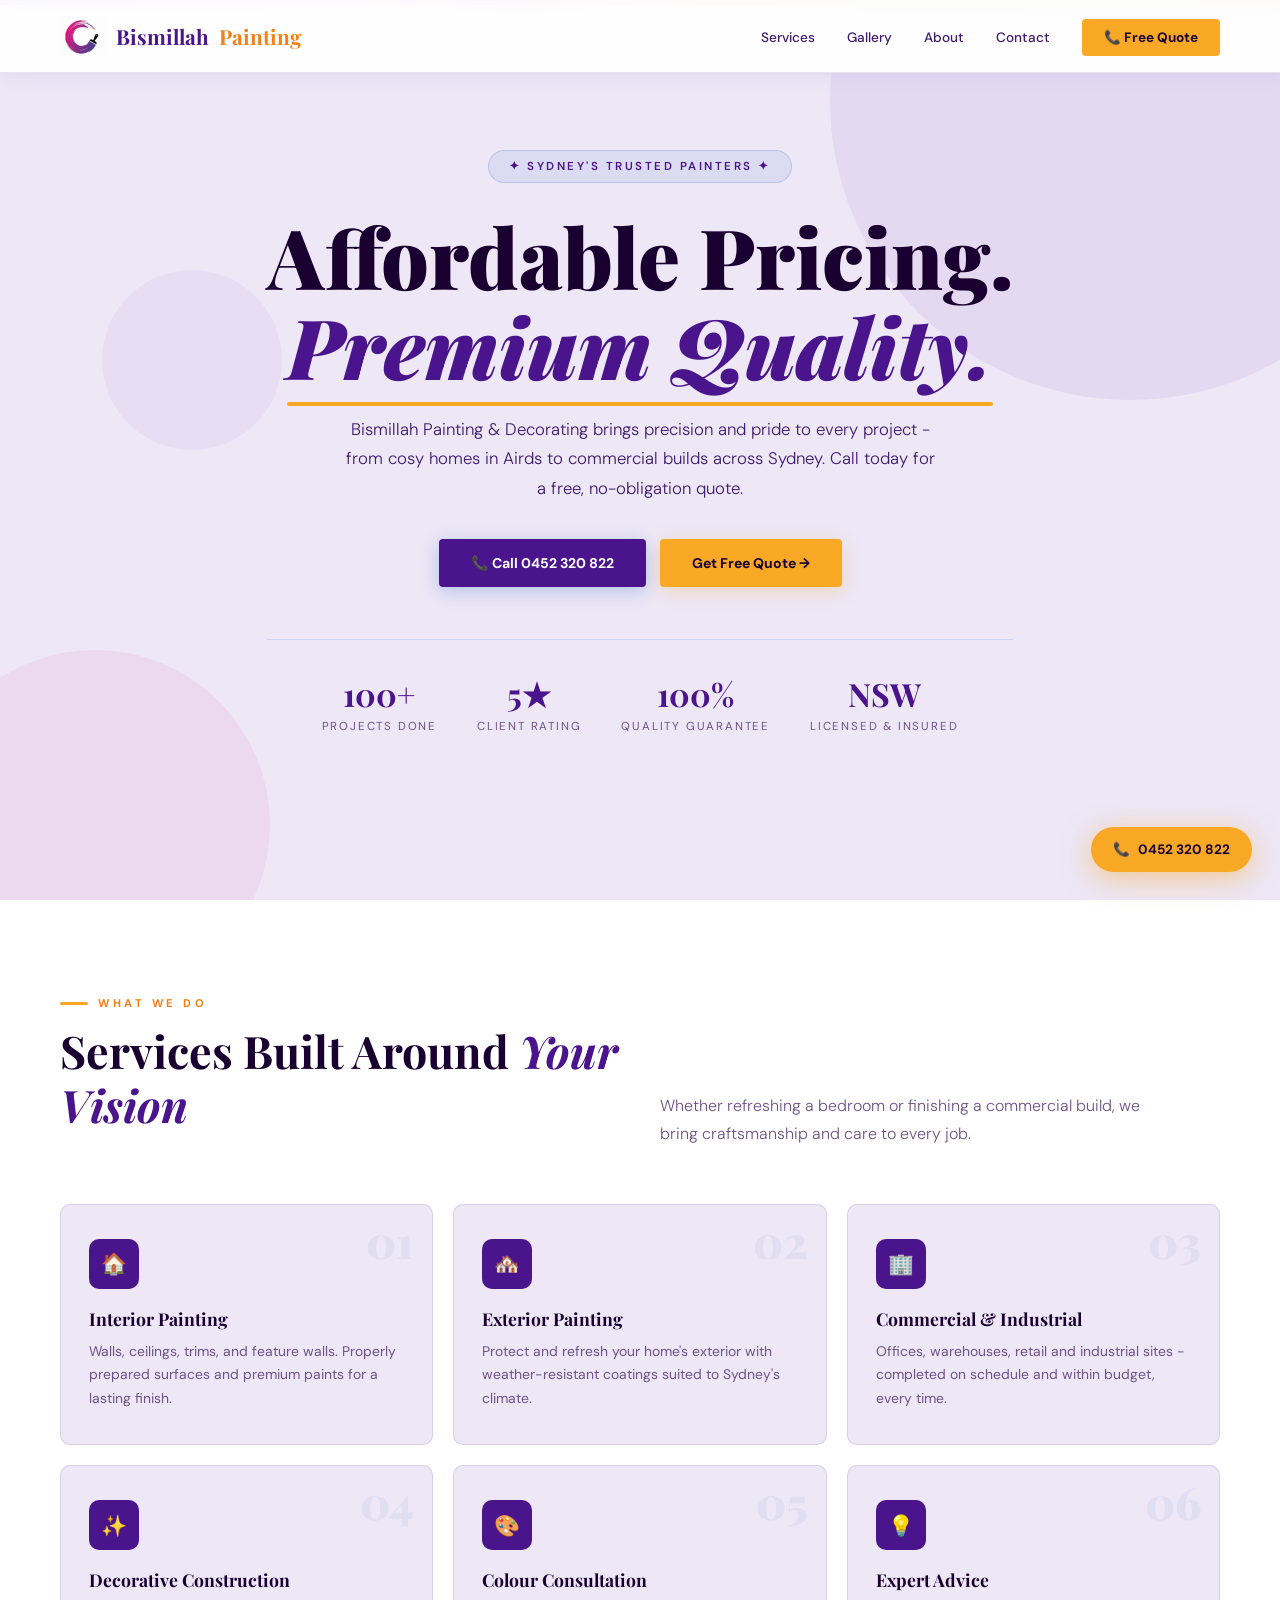
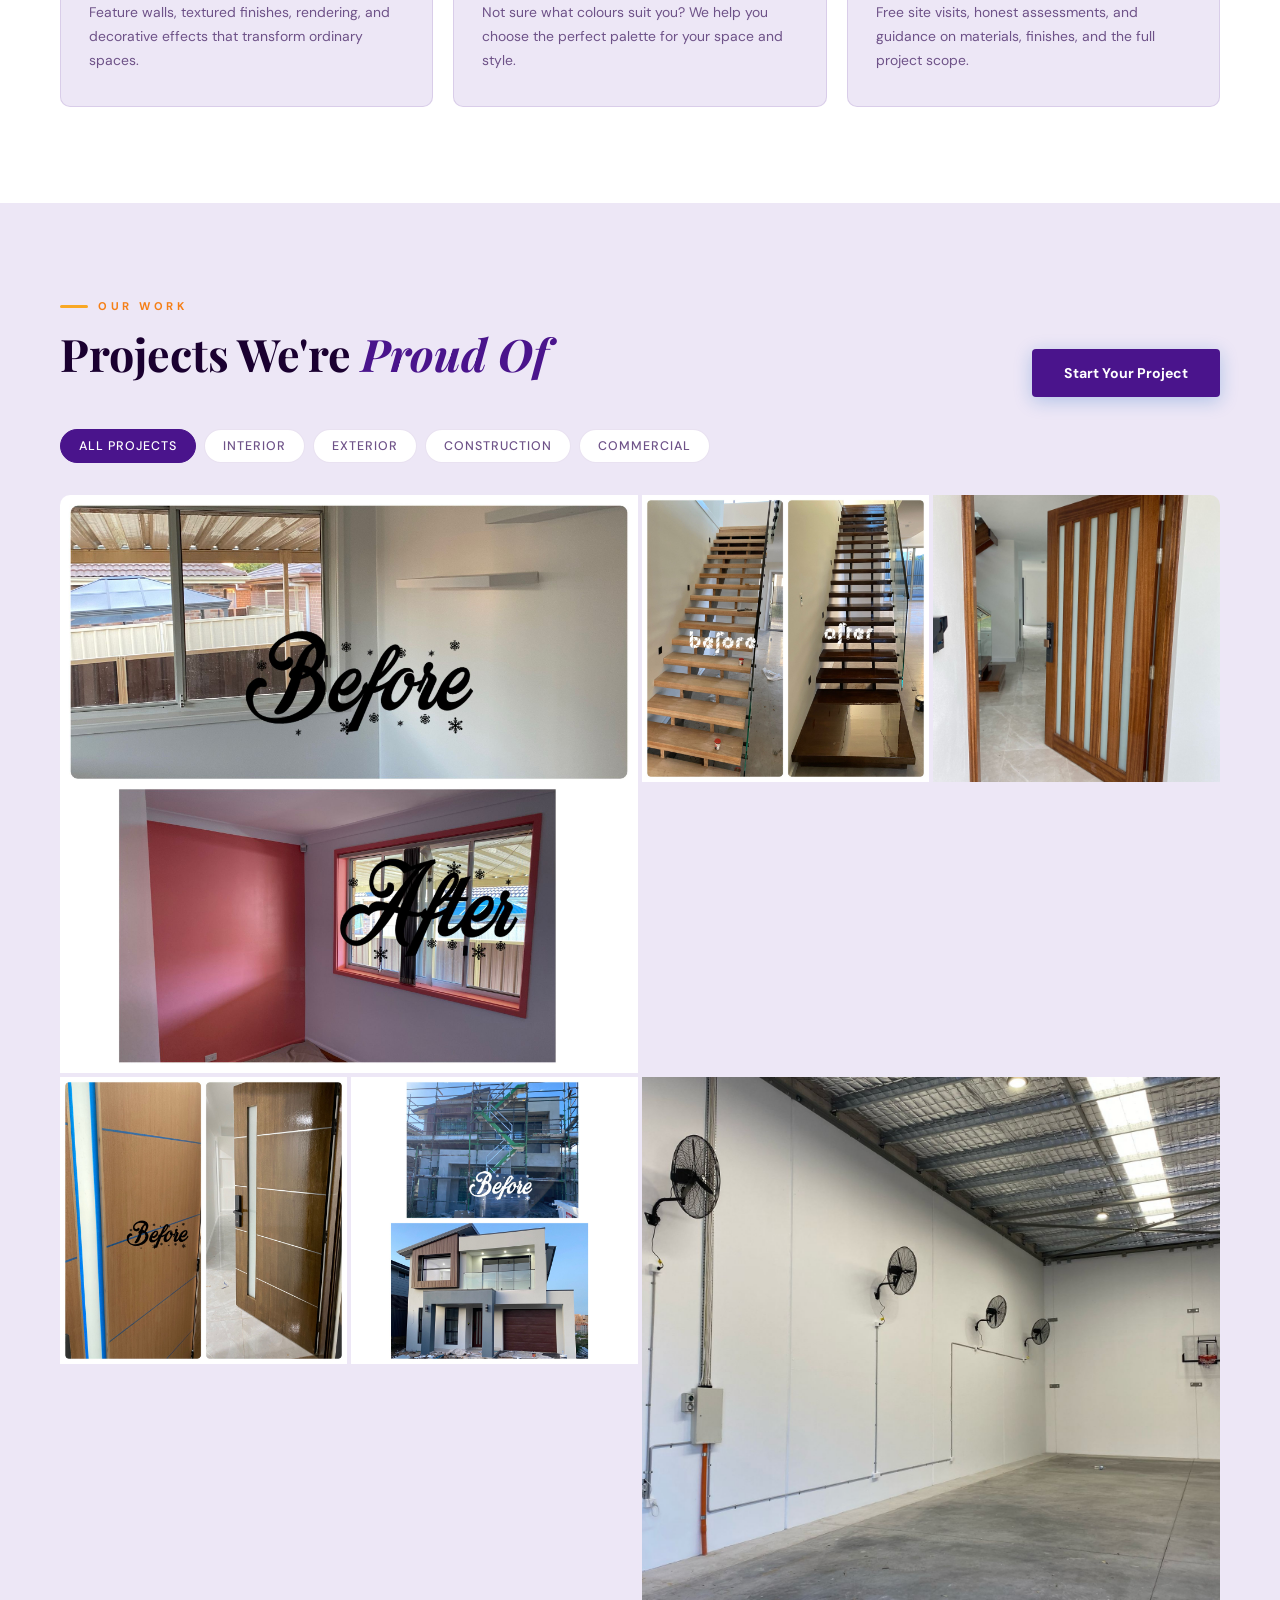
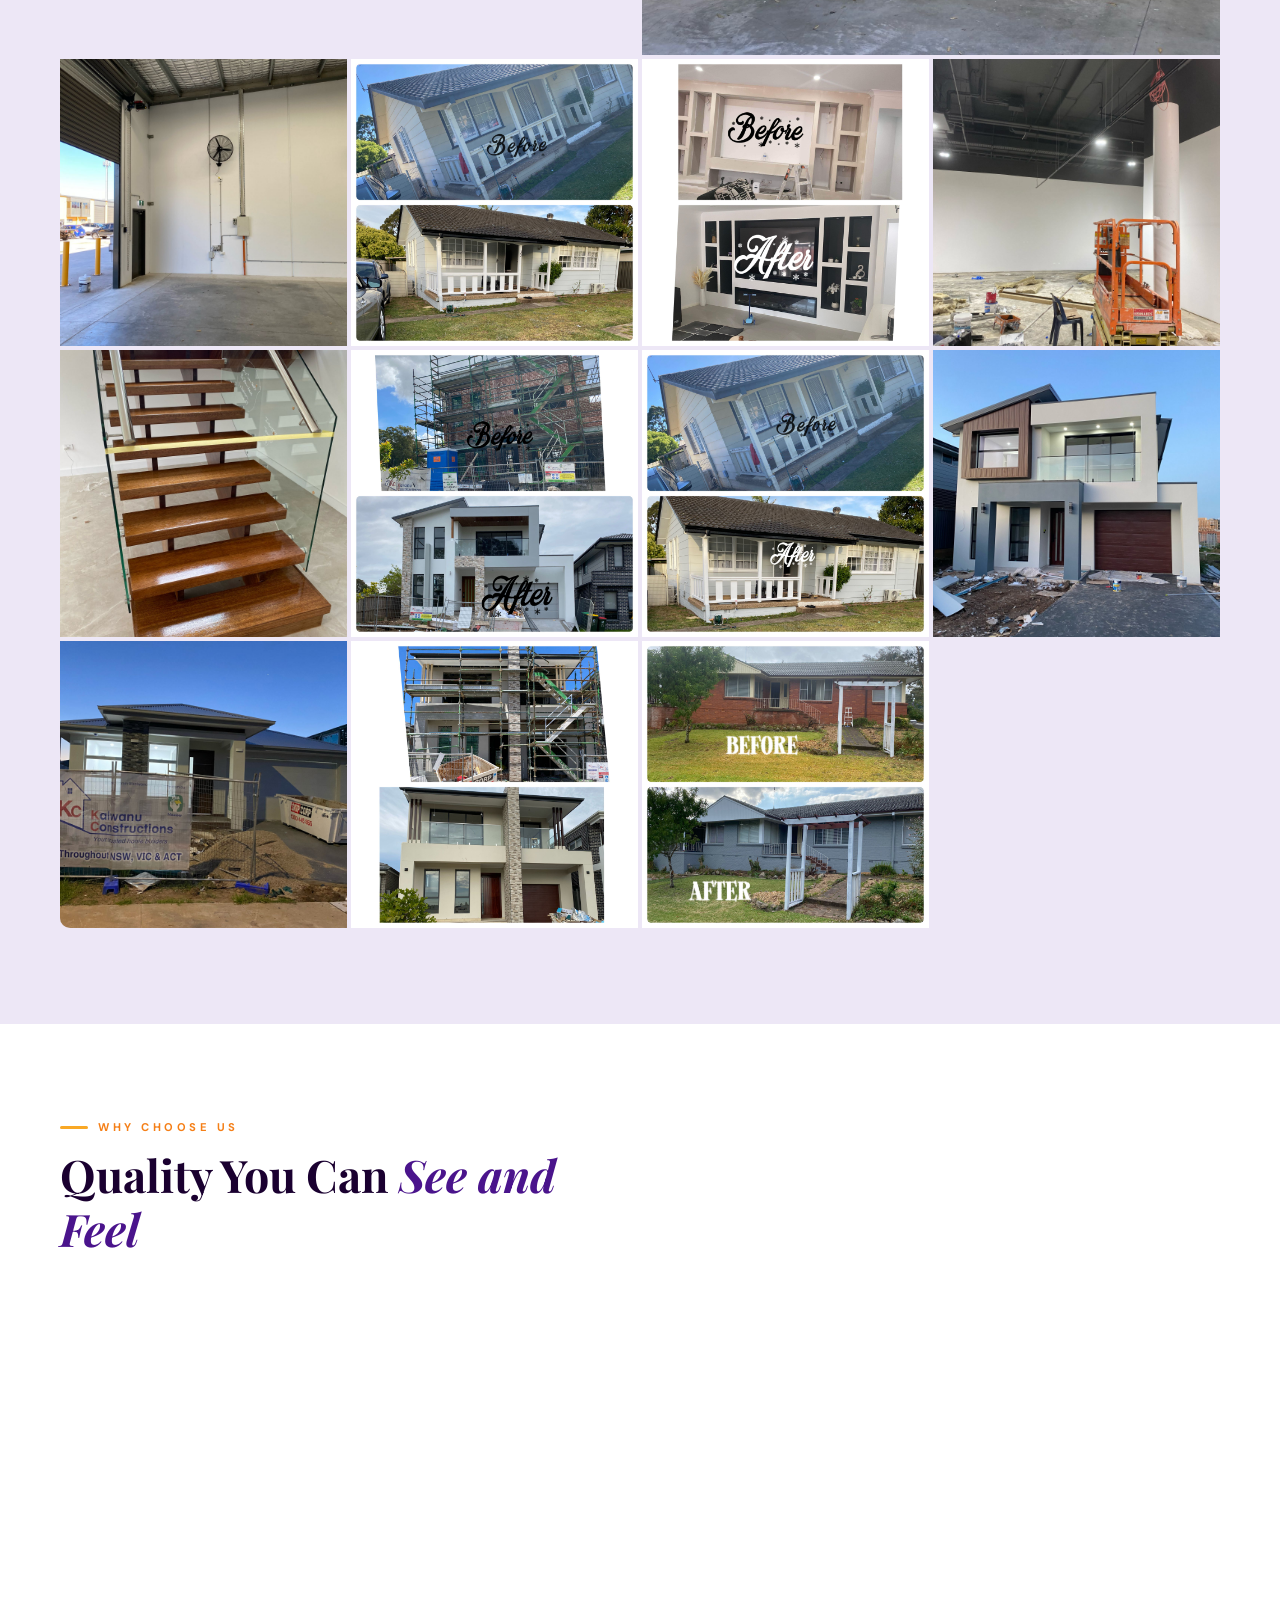
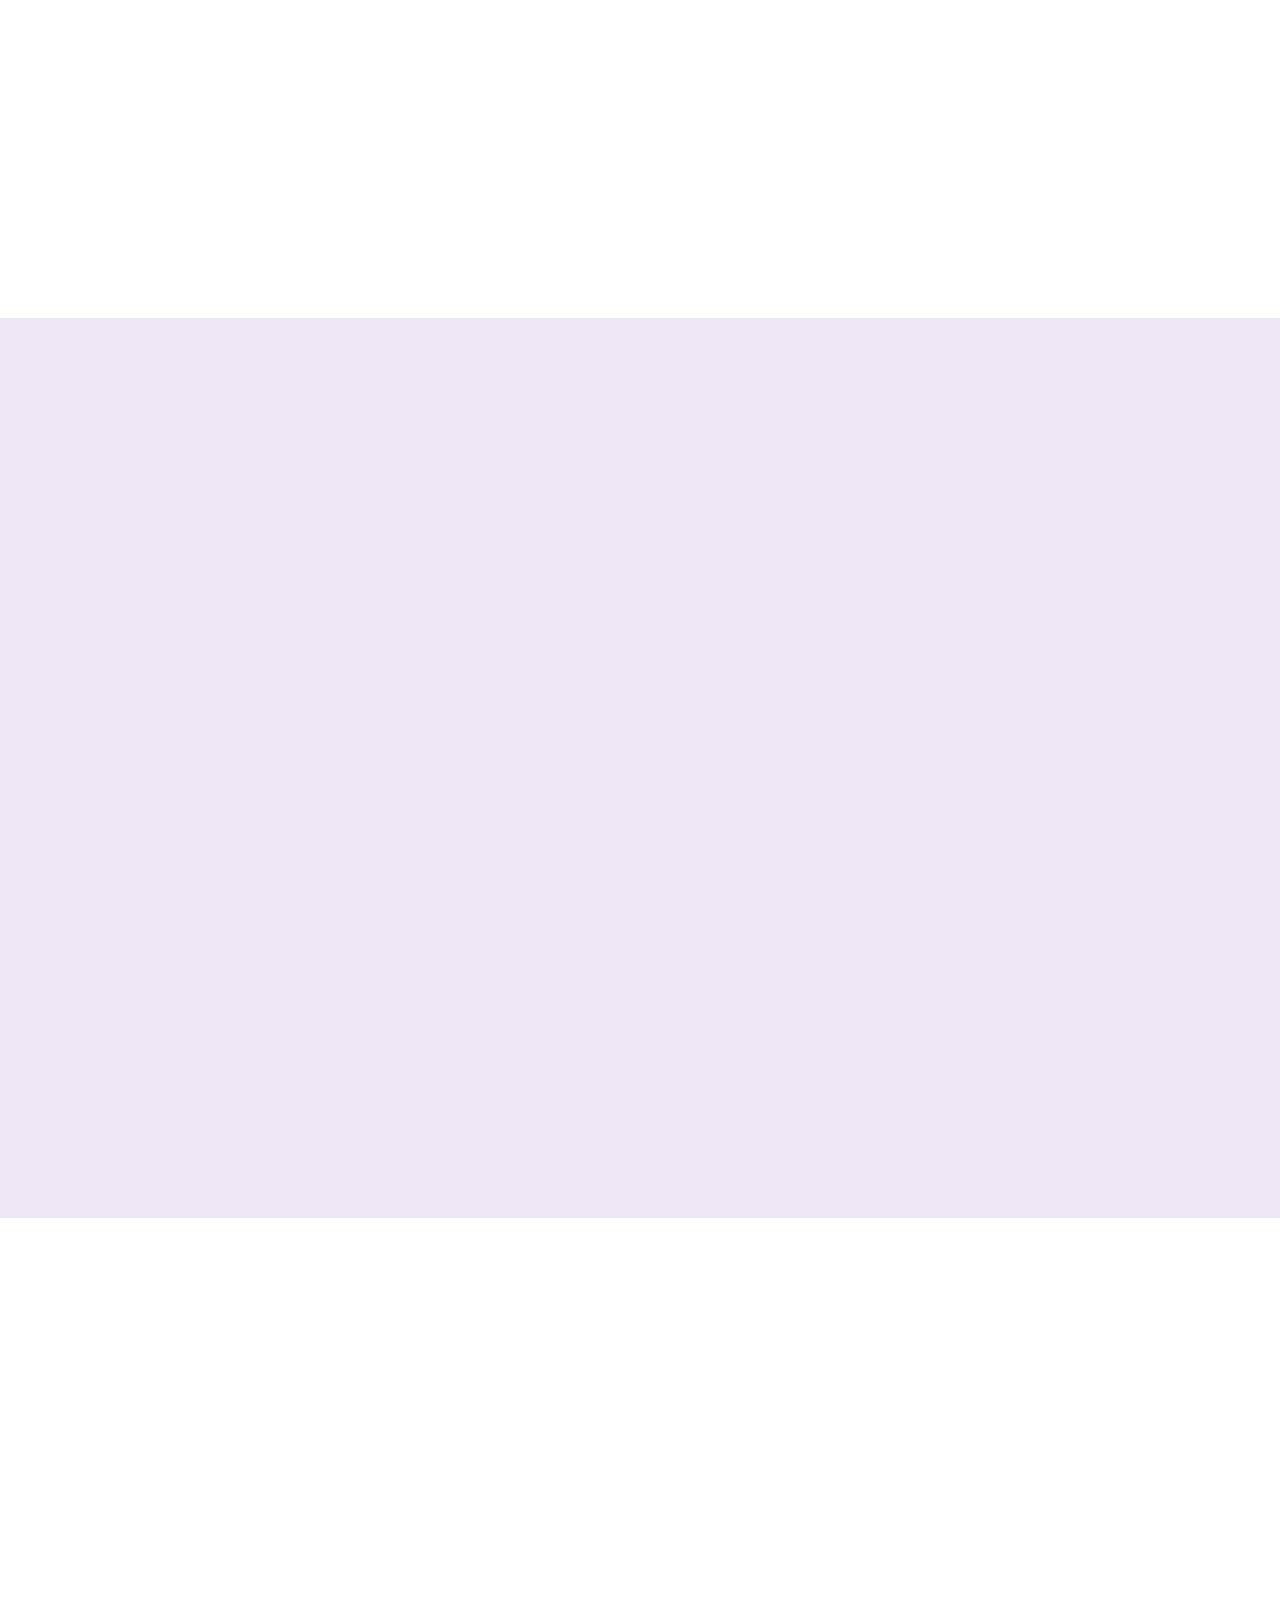
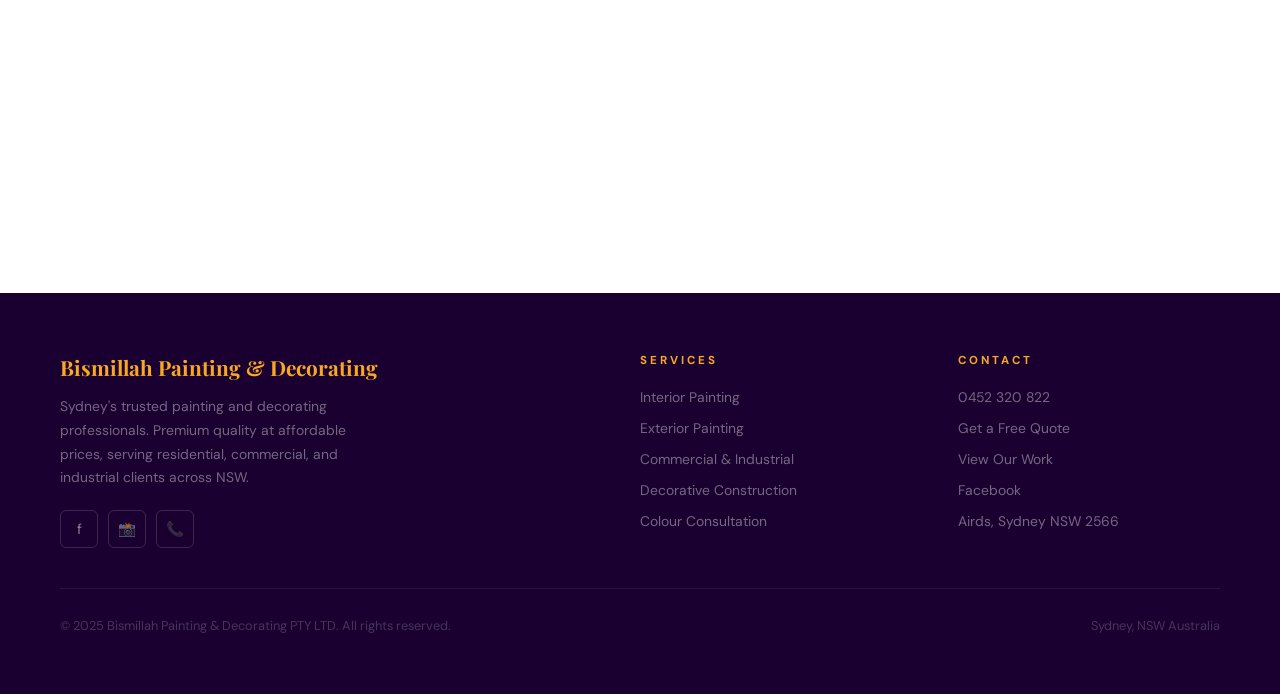
==== commit 3c5beb5b: "Logo attached, Form updated" ====
--- a/index.html
+++ b/index.html
@@ -6,241 +6,12 @@
 <title>Bismillah Painting & Decorating | Sydney's Premium Painters</title>
 <link rel="preconnect" href="https://fonts.googleapis.com">
 <link href="https://fonts.googleapis.com/css2?family=Playfair+Display:wght@400;700;900&family=DM+Sans:wght@300;400;500&display=swap" rel="stylesheet">
-<style>
-  :root {
-    --blue-deep:  #1565C0;
-    --blue-mid:   #1E88E5;
-    --blue-light: #F0F5FF;
-    --blue-pale:  #E3EEFF;
-    --gold:       #F9A825;
-    --gold-dark:  #FF6F00;
-    --gold-light: #FFF8E1;
-    --white:      #FFFFFF;
-    --text-dark:  #0D1B3E;
-    --text-mid:   #3A4A6B;
-    --text-muted: #6B7A99;
-    --border:     rgba(21,101,192,0.12);
-  }
-
-  *, *::before, *::after { box-sizing: border-box; margin: 0; padding: 0; }
-  html { scroll-behavior: smooth; }
-  body { font-family: 'DM Sans', sans-serif; background: var(--white); color: var(--text-dark); overflow-x: hidden; }
-
-  /* NAV */
-  nav {
-    position: fixed; top: 0; left: 0; right: 0; z-index: 1000;
-    display: flex; align-items: center; justify-content: space-between;
-    padding: 16px 60px;
-    background: rgba(255,255,255,0.96);
-    backdrop-filter: blur(12px);
-    border-bottom: 1px solid var(--border);
-    box-shadow: 0 2px 20px rgba(21,101,192,0.07);
-  }
-  .nav-logo { font-family: 'Playfair Display', serif; font-size: 1.3rem; font-weight: 700; color: var(--blue-deep); text-decoration: none; }
-  .nav-logo span { color: var(--gold-dark); }
-  .nav-links { display: flex; gap: 32px; list-style: none; align-items: center; }
-  .nav-links a { color: var(--text-mid); text-decoration: none; font-size: 0.85rem; font-weight: 500; transition: color 0.3s; }
-  .nav-links a:hover { color: var(--blue-deep); }
-  .nav-cta { background: var(--gold) !important; color: var(--text-dark) !important; padding: 10px 22px; border-radius: 4px; font-weight: 700 !important; }
-  .nav-cta:hover { background: var(--gold-dark) !important; color: #fff !important; }
-  .hamburger { display: none; flex-direction: column; gap: 5px; cursor: pointer; }
-  .hamburger span { width: 24px; height: 2px; background: var(--blue-deep); display: block; }
-
-  /* HERO */
-  #hero { min-height: 100vh; display: flex; align-items: center; justify-content: center; position: relative; overflow: hidden; padding-top: 80px; background: var(--blue-light); }
-  .hero-topbar { position: absolute; top: 0; left: 0; right: 0; height: 5px; background: linear-gradient(90deg, var(--blue-deep), var(--blue-mid), var(--gold), var(--gold-dark)); }
-  .hero-shape { position: absolute; border-radius: 50%; animation: floatShape 10s ease-in-out infinite; }
-  .hs1 { width: 600px; height: 600px; background: rgba(21,101,192,0.07); top: -200px; right: -150px; }
-  .hs2 { width: 350px; height: 350px; background: rgba(249,168,37,0.07); bottom: -100px; left: -80px; animation-delay: 4s; }
-  .hs3 { width: 180px; height: 180px; background: rgba(30,136,229,0.06); top: 30%; left: 8%; animation-delay: 7s; }
-  @keyframes floatShape { 0%,100%{transform:translateY(0) scale(1)} 50%{transform:translateY(-22px) scale(1.04)} }
-
-  .hero-content { position: relative; z-index: 2; text-align: center; max-width: 860px; padding: 0 24px; }
-  .hero-badge { display: inline-flex; align-items: center; gap: 8px; background: rgba(21,101,192,0.08); border: 1px solid rgba(21,101,192,0.2); color: var(--blue-deep); font-size: 0.72rem; letter-spacing: 2.5px; text-transform: uppercase; font-weight: 600; padding: 8px 20px; border-radius: 40px; margin-bottom: 28px; animation: fadeDown 0.7s ease forwards; opacity: 0; }
-  .hero-title { font-family: 'Playfair Display', serif; font-size: clamp(2.8rem, 6.5vw, 5.2rem); font-weight: 900; line-height: 1.08; color: var(--text-dark); margin-bottom: 24px; animation: fadeDown 0.7s 0.15s ease forwards; opacity: 0; }
-  .hero-title .highlight { color: var(--blue-deep); font-style: italic; position: relative; }
-  .hero-title .highlight::after { content:''; position: absolute; left: 0; bottom: -5px; right: 0; height: 4px; background: var(--gold); border-radius: 2px; }
-  .hero-sub { font-size: 1.05rem; line-height: 1.75; color: var(--text-mid); max-width: 600px; margin: 0 auto 36px; font-weight: 300; animation: fadeDown 0.7s 0.3s ease forwards; opacity: 0; }
-  .hero-btns { display: flex; gap: 14px; justify-content: center; flex-wrap: wrap; animation: fadeDown 0.7s 0.45s ease forwards; opacity: 0; }
-  .hero-stats { display: flex; gap: 40px; justify-content: center; flex-wrap: wrap; margin-top: 52px; padding-top: 32px; border-top: 1px solid rgba(21,101,192,0.15); animation: fadeDown 0.7s 0.6s ease forwards; opacity: 0; }
-  .stat-num { font-family: 'Playfair Display', serif; font-size: 2rem; font-weight: 700; color: var(--blue-deep); display: block; }
-  .stat-label { font-size: 0.72rem; letter-spacing: 1.8px; text-transform: uppercase; color: var(--text-muted); margin-top: 4px; display: block; }
-  @keyframes fadeDown { from{opacity:0;transform:translateY(-18px)} to{opacity:1;transform:translateY(0)} }
-
-  /* BUTTONS */
-  .btn-primary { background: var(--blue-deep); color: #fff; text-decoration: none; padding: 15px 32px; font-weight: 700; font-size: 0.88rem; border-radius: 4px; transition: all 0.3s; display: inline-flex; align-items: center; gap: 8px; border: none; cursor: pointer; box-shadow: 0 4px 18px rgba(21,101,192,0.28); }
-  .btn-primary:hover { background: var(--blue-mid); transform: translateY(-2px); box-shadow: 0 8px 28px rgba(21,101,192,0.38); }
-  .btn-gold { background: var(--gold); color: var(--text-dark); text-decoration: none; padding: 15px 32px; font-weight: 700; font-size: 0.88rem; border-radius: 4px; transition: all 0.3s; border: none; cursor: pointer; box-shadow: 0 4px 18px rgba(249,168,37,0.28); }
-  .btn-gold:hover { background: var(--gold-dark); color: #fff; transform: translateY(-2px); }
-  .btn-outline { border: 2px solid var(--blue-deep); color: var(--blue-deep); text-decoration: none; padding: 13px 30px; font-weight: 600; font-size: 0.88rem; border-radius: 4px; transition: all 0.3s; background: transparent; cursor: pointer; }
-  .btn-outline:hover { background: var(--blue-deep); color: #fff; }
-
-  /* SECTIONS */
-  section { padding: 96px 60px; }
-  .section-label { font-size: 0.7rem; letter-spacing: 3.5px; text-transform: uppercase; color: var(--gold-dark); font-weight: 700; margin-bottom: 14px; display: flex; align-items: center; gap: 10px; }
-  .section-label::before { content:''; display:block; width:28px; height:3px; background:var(--gold); border-radius:2px; }
-  .section-title { font-family: 'Playfair Display', serif; font-size: clamp(1.9rem,3.5vw,2.8rem); font-weight: 700; line-height: 1.2; color: var(--text-dark); margin-bottom: 16px; }
-  .section-title em { color: var(--blue-deep); font-style: italic; }
-  .section-sub { color: var(--text-muted); font-size: 1rem; line-height: 1.75; max-width: 520px; font-weight: 300; }
-
-  /* SERVICES */
-  #services { background: var(--white); }
-  .services-header { display: grid; grid-template-columns: 1fr 1fr; gap: 40px; align-items: end; margin-bottom: 56px; max-width: 1200px; margin-left: auto; margin-right: auto; }
-  .services-grid { display: grid; grid-template-columns: repeat(3,1fr); gap: 20px; max-width: 1200px; margin: 0 auto; }
-  .service-card { background: var(--blue-light); border: 1px solid var(--border); border-radius: 10px; padding: 34px 28px; position: relative; overflow: hidden; transition: all 0.35s; }
-  .service-card::before { content:''; position:absolute; bottom:0; left:0; right:0; height:3px; background:linear-gradient(90deg,var(--blue-deep),var(--gold)); transform:scaleX(0); transform-origin:left; transition:transform 0.35s; }
-  .service-card:hover { box-shadow: 0 12px 40px rgba(21,101,192,0.12); transform: translateY(-4px); border-color: rgba(21,101,192,0.25); }
-  .service-card:hover::before { transform: scaleX(1); }
-  .service-icon { width: 50px; height: 50px; background: var(--blue-deep); border-radius: 10px; display: flex; align-items: center; justify-content: center; font-size: 1.3rem; margin-bottom: 18px; transition: background 0.35s; }
-  .service-card:hover .service-icon { background: var(--gold-dark); }
-  .service-card h3 { font-family: 'Playfair Display', serif; font-size: 1.1rem; font-weight: 700; color: var(--text-dark); margin-bottom: 10px; }
-  .service-card p { font-size: 0.87rem; color: var(--text-muted); line-height: 1.7; }
-  .service-num { position: absolute; top: 14px; right: 18px; font-family:'Playfair Display',serif; font-size: 2.8rem; color: rgba(21,101,192,0.06); font-weight: 900; line-height: 1; }
-
-  /* GALLERY */
-  #gallery { background: var(--blue-light); }
-  .gallery-header { max-width: 1200px; margin: 0 auto 32px; display: flex; justify-content: space-between; align-items: flex-end; flex-wrap: wrap; gap: 16px; }
-  .gallery-filters { display: flex; gap: 8px; flex-wrap: wrap; max-width: 1200px; margin: 0 auto 32px; }
-  .filter-btn { background: var(--white); border: 1px solid var(--border); color: var(--text-muted); padding: 8px 18px; font-size: 0.78rem; letter-spacing: 1px; text-transform: uppercase; cursor: pointer; border-radius: 40px; transition: all 0.3s; font-family: 'DM Sans', sans-serif; font-weight: 500; }
-  .filter-btn.active, .filter-btn:hover { background: var(--blue-deep); border-color: var(--blue-deep); color: #fff; }
-  .gallery-grid { display: grid; grid-template-columns: repeat(4,1fr); gap: 4px; max-width: 1200px; margin: 0 auto; border-radius: 10px; overflow: hidden; }
-  .gallery-item { position: relative; overflow: hidden; cursor: pointer; aspect-ratio: 1; background: var(--blue-pale); }
-  .gallery-item.wide { grid-column: span 2; }
-  .gallery-item img { width: 100%; height: 100%; object-fit: cover; display: block; transition: transform 0.55s ease; }
-  .gallery-item:hover img { transform: scale(1.07); }
-  .gallery-overlay { position: absolute; inset: 0; background: linear-gradient(to top, rgba(21,101,192,0.72) 0%, transparent 60%); opacity: 0; transition: opacity 0.4s; display: flex; align-items: flex-end; padding: 14px; }
-  .gallery-item:hover .gallery-overlay { opacity: 1; }
-  .gallery-label { font-size: 0.74rem; letter-spacing: 1.5px; text-transform: uppercase; color: #fff; font-weight: 600; background: rgba(249,168,37,0.92); padding: 4px 10px; border-radius: 4px; }
-
-  /* LIGHTBOX */
-  .lightbox { position: fixed; inset: 0; z-index: 2000; background: rgba(13,27,62,0.97); display: none; align-items: center; justify-content: center; padding: 20px; }
-  .lightbox.open { display: flex; }
-  .lightbox img { max-width: 90vw; max-height: 85vh; object-fit: contain; border-radius: 6px; }
-  .lightbox-close { position: absolute; top: 20px; right: 28px; color: #fff; font-size: 2rem; cursor: pointer; background: none; border: none; opacity: 0.7; transition: opacity 0.3s; }
-  .lightbox-close:hover { opacity: 1; color: var(--gold); }
-  .lightbox-nav { position: absolute; top: 50%; transform: translateY(-50%); background: rgba(249,168,37,0.15); border: 1px solid rgba(249,168,37,0.4); color: #fff; width: 48px; height: 48px; display: flex; align-items: center; justify-content: center; cursor: pointer; font-size: 1.4rem; transition: all 0.3s; border-radius: 4px; }
-  .lightbox-nav:hover { background: var(--gold); color: var(--text-dark); }
-  .lightbox-prev { left: 20px; }
-  .lightbox-next { right: 20px; }
-
-  /* WHY US */
-  #why { background: var(--white); }
-  .why-grid { display: grid; grid-template-columns: 1fr 1fr; gap: 80px; align-items: center; max-width: 1200px; margin: 0 auto; }
-  .why-list { margin-top: 32px; display: flex; flex-direction: column; gap: 14px; }
-  .why-item { display: flex; gap: 14px; align-items: flex-start; padding: 18px 20px; border: 1px solid var(--border); border-radius: 8px; background: var(--blue-light); transition: all 0.3s; }
-  .why-item:hover { border-color: var(--blue-mid); box-shadow: 0 4px 18px rgba(21,101,192,0.1); }
-  .why-icon { width: 42px; height: 42px; flex-shrink: 0; background: var(--blue-deep); border-radius: 8px; display: flex; align-items: center; justify-content: center; font-size: 1.1rem; }
-  .why-item h4 { font-size: 0.95rem; font-weight: 700; color: var(--text-dark); margin-bottom: 4px; }
-  .why-item p { font-size: 0.84rem; color: var(--text-muted); line-height: 1.6; }
-  .why-visual { position: relative; border-radius: 10px; overflow: hidden; box-shadow: 0 20px 60px rgba(21,101,192,0.14); }
-  .why-img-grid { display: grid; grid-template-columns: 1fr 1fr; gap: 3px; }
-  .why-img-grid img { width: 100%; height: 200px; object-fit: cover; display: block; transition: transform 0.4s; }
-  .why-img-grid img:hover { transform: scale(1.04); }
-  .why-badge { position: absolute; bottom: 20px; left: 20px; background: var(--gold); color: var(--text-dark); padding: 12px 18px; border-radius: 6px; box-shadow: 0 4px 16px rgba(249,168,37,0.4); }
-  .why-badge strong { font-family:'Playfair Display',serif; font-size: 1.4rem; display: block; font-weight: 900; }
-  .why-badge span { font-size: 0.7rem; letter-spacing: 1px; text-transform: uppercase; font-weight: 700; }
-
-  /* QUOTE */
-  #quote { background: var(--blue-light); }
-  .quote-container { max-width: 1100px; margin: 0 auto; display: grid; grid-template-columns: 1fr 1.6fr; gap: 72px; align-items: start; }
-  .quote-info { position: sticky; top: 100px; }
-  .contact-item { display: flex; gap: 14px; align-items: flex-start; margin-top: 26px; }
-  .contact-icon { width: 40px; height: 40px; flex-shrink: 0; background: var(--blue-deep); border-radius: 8px; display: flex; align-items: center; justify-content: center; font-size: 1rem; }
-  .contact-item h4 { font-size: 0.72rem; letter-spacing: 2px; text-transform: uppercase; color: var(--gold-dark); font-weight: 700; margin-bottom: 3px; }
-  .contact-item a, .contact-item p { color: var(--text-mid); font-size: 0.9rem; text-decoration: none; transition: color 0.3s; }
-  .contact-item a:hover { color: var(--blue-deep); }
-  .quote-form-wrap { background: var(--white); border-radius: 12px; padding: 38px; border: 1px solid var(--border); box-shadow: 0 8px 40px rgba(21,101,192,0.08); }
-  .form-title { font-family:'Playfair Display',serif; font-size: 1.4rem; font-weight: 700; color: var(--text-dark); margin-bottom: 22px; padding-bottom: 16px; border-bottom: 3px solid var(--gold); }
-  .quote-form { display: flex; flex-direction: column; gap: 14px; }
-  .form-row { display: grid; grid-template-columns: 1fr 1fr; gap: 14px; }
-  .form-group { display: flex; flex-direction: column; gap: 6px; }
-  label { font-size: 0.73rem; letter-spacing: 1.5px; text-transform: uppercase; color: var(--text-muted); font-weight: 600; }
-  input, select, textarea { background: var(--blue-light); border: 1px solid var(--border); color: var(--text-dark); padding: 12px 14px; font-family:'DM Sans',sans-serif; font-size: 0.9rem; border-radius: 6px; transition: all 0.3s; outline: none; width: 100%; }
-  input:focus, select:focus, textarea:focus { border-color: var(--blue-mid); background: var(--white); box-shadow: 0 0 0 3px rgba(30,136,229,0.1); }
-  select option { background: var(--white); }
-  textarea { resize: vertical; min-height: 110px; }
-  .file-upload { border: 2px dashed rgba(21,101,192,0.2); padding: 22px; border-radius: 6px; text-align: center; cursor: pointer; transition: all 0.3s; position: relative; background: var(--blue-light); }
-  .file-upload:hover { border-color: var(--blue-mid); }
-  .file-upload input[type="file"] { position: absolute; inset: 0; opacity: 0; cursor: pointer; width: 100%; height: 100%; }
-  .file-upload p { color: var(--text-muted); font-size: 0.85rem; }
-  .file-upload strong { color: var(--blue-deep); }
-  .form-submit { background: var(--blue-deep); color: #fff; border: none; padding: 16px 32px; font-family:'DM Sans',sans-serif; font-size: 0.88rem; font-weight: 700; letter-spacing: 1px; text-transform: uppercase; cursor: pointer; border-radius: 6px; transition: all 0.3s; width: 100%; box-shadow: 0 4px 16px rgba(21,101,192,0.25); }
-  .form-submit:hover { background: var(--blue-mid); transform: translateY(-2px); box-shadow: 0 8px 24px rgba(21,101,192,0.35); }
-  .form-success { display: none; text-align: center; padding: 40px; }
-  .form-success.show { display: block; }
-  .form-success h3 { font-family:'Playfair Display',serif; font-size: 1.5rem; color: var(--blue-deep); margin-bottom: 12px; }
-  .form-success p { color: var(--text-muted); }
-
-  /* MAP */
-  #location { background: var(--white); padding: 0; }
-  .map-wrapper { max-width: 1200px; margin: 0 auto; padding: 80px 60px; }
-  .map-header { margin-bottom: 32px; }
-  .map-container { border-radius: 12px; overflow: hidden; border: 1px solid var(--border); box-shadow: 0 8px 30px rgba(21,101,192,0.1); }
-  .map-container iframe { width: 100%; height: 400px; border: none; display: block; }
-
-  /* FOOTER */
-  footer { background: var(--text-dark); color: rgba(255,255,255,0.8); padding: 60px; }
-  .footer-grid { max-width: 1200px; margin: 0 auto; display: grid; grid-template-columns: 2fr 1fr 1fr; gap: 56px; margin-bottom: 40px; }
-  .footer-logo { font-family:'Playfair Display',serif; font-size: 1.3rem; font-weight: 700; color: var(--gold); margin-bottom: 14px; display: block; }
-  .footer-brand p { color: rgba(255,255,255,0.4); font-size: 0.87rem; line-height: 1.7; max-width: 300px; }
-  .footer-socials { display: flex; gap: 10px; margin-top: 20px; }
-  .social-btn { width: 38px; height: 38px; border: 1px solid rgba(255,255,255,0.15); border-radius: 6px; display: flex; align-items: center; justify-content: center; color: rgba(255,255,255,0.5); text-decoration: none; font-size: 0.9rem; transition: all 0.3s; }
-  .social-btn:hover { border-color: var(--gold); color: var(--gold); }
-  .footer-col h4 { font-size: 0.72rem; letter-spacing: 3px; text-transform: uppercase; color: var(--gold); margin-bottom: 18px; }
-  .footer-col ul { list-style: none; display: flex; flex-direction: column; gap: 10px; }
-  .footer-col a { color: rgba(255,255,255,0.4); text-decoration: none; font-size: 0.87rem; transition: color 0.3s; }
-  .footer-col a:hover { color: rgba(255,255,255,0.9); }
-  .footer-bottom { max-width: 1200px; margin: 0 auto; padding-top: 28px; border-top: 1px solid rgba(255,255,255,0.07); display: flex; justify-content: space-between; align-items: center; flex-wrap: wrap; gap: 10px; }
-  .footer-bottom p { color: rgba(255,255,255,0.2); font-size: 0.8rem; }
-
-  /* FLOATING CTA */
-  .floating-phone { position: fixed; bottom: 28px; right: 28px; z-index: 999; background: var(--gold); color: var(--text-dark); padding: 14px 22px; border-radius: 50px; text-decoration: none; font-weight: 700; font-size: 0.85rem; box-shadow: 0 6px 28px rgba(249,168,37,0.5); transition: all 0.3s; display: flex; align-items: center; gap: 8px; animation: pulseGold 2.5s ease-in-out infinite; }
-  .floating-phone:hover { background: var(--gold-dark); color: #fff; transform: translateY(-3px); }
-  @keyframes pulseGold { 0%,100%{box-shadow:0 6px 28px rgba(249,168,37,0.5)} 50%{box-shadow:0 6px 44px rgba(249,168,37,0.8)} }
-
-  /* MOBILE MENU */
-  .mobile-menu { position: fixed; inset: 0; z-index: 999; background: rgba(255,255,255,0.98); display: none; flex-direction: column; align-items: center; justify-content: center; gap: 28px; }
-  .mobile-menu.open { display: flex; }
-  .mobile-menu a { font-family:'Playfair Display',serif; font-size: 2rem; color: var(--text-dark); text-decoration: none; transition: color 0.3s; }
-  .mobile-menu a:hover { color: var(--blue-deep); }
-  .mobile-menu-close { position: absolute; top: 22px; right: 24px; background: none; border: none; color: var(--text-dark); font-size: 1.8rem; cursor: pointer; }
-
-  /* REVEAL */
-  .reveal { opacity: 0; transform: translateY(28px); transition: all 0.65s ease; }
-  .reveal.visible { opacity: 1; transform: translateY(0); }
-
-  /* RESPONSIVE */
-  @media (max-width: 900px) {
-    nav { padding: 14px 24px; }
-    .nav-links { display: none; }
-    .hamburger { display: flex; }
-    section { padding: 68px 24px; }
-    .services-header { grid-template-columns: 1fr; }
-    .services-grid { grid-template-columns: 1fr 1fr; }
-    .gallery-grid { grid-template-columns: 1fr 1fr; }
-    .gallery-item.wide { grid-column: span 1; }
-    .why-grid { grid-template-columns: 1fr; }
-    .quote-container { grid-template-columns: 1fr; gap: 36px; }
-    .quote-info { position: static; }
-    .form-row { grid-template-columns: 1fr; }
-    .footer-grid { grid-template-columns: 1fr; gap: 36px; }
-    .footer-bottom { flex-direction: column; text-align: center; }
-    .map-wrapper { padding: 60px 24px; }
-    footer { padding: 40px 24px; }
-    .quote-form-wrap { padding: 24px; }
-  }
-  @media (max-width: 600px) {
-    .services-grid { grid-template-columns: 1fr; }
-    .hero-stats { gap: 20px; }
-    .floating-phone span { display: none; }
-    .floating-phone { border-radius: 50%; width: 54px; height: 54px; padding: 0; justify-content: center; }
-  }
-</style>
+<link rel="stylesheet" href="styles.css">
 </head>
 <body>
 
 <nav>
-  <a href="#hero" class="nav-logo">Bismillah <span>Painting</span></a>
+  <a href="#hero" class="nav-logo"><img src="images/logo.png" alt="Bismillah Painting Logo">Bismillah <span>Painting</span></a>
   <ul class="nav-links">
     <li><a href="#services">Services</a></li>
     <li><a href="#gallery">Gallery</a></li>
@@ -382,30 +153,32 @@
     <div class="reveal">
       <div class="quote-form-wrap">
         <div class="form-title">Request a Free Quote</div>
-        <div class="quote-form" id="quoteForm">
+        <form class="quote-form" id="quoteForm" onsubmit="submitForm(event)">
+          <input type="hidden" name="_subject" value="New Free Quote Request - Bismillah Painting">
           <div class="form-row">
-            <div class="form-group"><label>Full Name *</label><input type="text" id="fname" placeholder="John Smith" required></div>
-            <div class="form-group"><label>Email *</label><input type="email" id="femail" placeholder="john@example.com" required></div>
+            <div class="form-group"><label>Full Name *</label><input type="text" id="fname" name="name" placeholder="John Smith" required></div>
+            <div class="form-group"><label>Email *</label><input type="email" id="femail" name="email" placeholder="john@example.com" required></div>
           </div>
           <div class="form-row">
-            <div class="form-group"><label>Phone Number *</label><input type="tel" id="fphone" placeholder="04XX XXX XXX" required></div>
-            <div class="form-group"><label>Suburb</label><input type="text" id="fsuburb" placeholder="e.g. Campbelltown"></div>
+            <div class="form-group"><label>Phone Number *</label><input type="tel" id="fphone" name="phone" placeholder="04XX XXX XXX" required></div>
+            <div class="form-group"><label>Suburb</label><input type="text" id="fsuburb" name="suburb" placeholder="e.g. Campbelltown"></div>
           </div>
           <div class="form-row">
-            <div class="form-group"><label>State</label><select id="fstate"><option value="">Select State</option><option value="NSW" selected>NSW</option><option value="VIC">VIC</option><option value="QLD">QLD</option><option value="SA">SA</option><option value="WA">WA</option></select></div>
-            <div class="form-group"><label>Service Required</label><select id="fservice"><option value="">Select Service</option><option>Interior Painting</option><option>Exterior Painting - Residential</option><option>Exterior Painting - Commercial</option><option>Exterior Painting - Industrial</option><option>Decorative Construction</option><option>Colour Consultation</option><option>Other / Not Sure</option></select></div>
+            <div class="form-group"><label>State</label><select id="fstate" name="state"><option value="">Select State</option><option value="NSW" selected>NSW</option><option value="VIC">VIC</option><option value="QLD">QLD</option><option value="SA">SA</option><option value="WA">WA</option></select></div>
+            <div class="form-group"><label>Service Required</label><select id="fservice" name="service"><option value="">Select Service</option><option>Interior Painting</option><option>Exterior Painting - Residential</option><option>Exterior Painting - Commercial</option><option>Exterior Painting - Industrial</option><option>Decorative Construction</option><option>Colour Consultation</option><option>Other / Not Sure</option></select></div>
           </div>
-          <div class="form-group"><label>Message</label><textarea id="fmessage" placeholder="Tell us about your project - size, timeline, any special requirements..."></textarea></div>
+          <div class="form-group"><label>Message</label><textarea id="fmessage" name="message" placeholder="Tell us about your project - size, timeline, any special requirements..."></textarea></div>
           <div class="form-group">
             <label>Attach Photos (optional)</label>
             <div class="file-upload">
-              <input type="file" id="ffiles" multiple accept="image/*,.pdf">
+              <input type="file" id="ffiles" name="photos" multiple accept="image/*,.pdf">
               <p>📎 <strong>Click to upload</strong> or drag & drop files here</p>
               <p style="margin-top:4px;font-size:0.74rem;">Images and PDFs welcome</p>
             </div>
           </div>
-          <button class="form-submit" onclick="submitForm()">Submit - Get My Free Quote →</button>
-        </div>
+          <div class="form-error" id="formError" style="display:none;color:#c0392b;margin-bottom:12px;font-size:0.9rem;padding:10px;background:#fdf0ee;border-radius:6px;"></div>
+          <button type="submit" class="form-submit" id="formSubmitBtn">Submit - Get My Free Quote →</button>
+        </form>
         <div class="form-success" id="formSuccess">
           <div style="font-size:3rem;margin-bottom:14px;">✅</div>
           <h3>Request Sent!</h3>
@@ -525,14 +298,41 @@
     if (e.key === 'ArrowRight') lightboxNav(1);
   });
 
-  function submitForm() {
-    if (!document.getElementById('fname').value.trim() || !document.getElementById('femail').value.trim() || !document.getElementById('fphone').value.trim()) {
-      alert('Please fill in your name, email, and phone number.');
-      return;
+  async function submitForm(e) {
+    e.preventDefault();
+    const btn = document.getElementById('formSubmitBtn');
+    const errBox = document.getElementById('formError');
+    errBox.style.display = 'none';
+
+    btn.textContent = 'Sending…';
+    btn.disabled = true;
+
+    try {
+      const formData = new FormData(document.getElementById('quoteForm'));
+      const response = await fetch('https://formspree.io/f/xdavadoj', {
+        method: 'POST',
+        body: formData,
+        headers: { 'Accept': 'application/json' }
+      });
+
+      if (response.ok) {
+        document.getElementById('quoteForm').style.display = 'none';
+        document.getElementById('formSuccess').classList.add('show');
+        window.scrollTo({ top: document.getElementById('quote').offsetTop - 80, behavior: 'smooth' });
+      } else {
+        const data = await response.json();
+        const msg = data.errors ? data.errors.map(err => err.message).join(', ') : 'Submission failed. Please try again or call us directly.';
+        errBox.textContent = msg;
+        errBox.style.display = 'block';
+        btn.textContent = 'Submit - Get My Free Quote →';
+        btn.disabled = false;
+      }
+    } catch (_) {
+      errBox.textContent = 'Network error. Please check your connection and try again, or call us on 0452 320 822.';
+      errBox.style.display = 'block';
+      btn.textContent = 'Submit - Get My Free Quote →';
+      btn.disabled = false;
     }
-    document.getElementById('quoteForm').style.display = 'none';
-    document.getElementById('formSuccess').classList.add('show');
-    window.scrollTo({ top: document.getElementById('quote').offsetTop - 80, behavior: 'smooth' });
   }
 
   document.getElementById('ffiles').addEventListener('change', function() {
--- a/styles.css
+++ b/styles.css
@@ -0,0 +1,229 @@
+:root {
+  --blue-deep:  #4A148C;
+  --blue-mid:   #7B1FA2;
+  --blue-light: #EDE7F6;
+  --blue-pale:  #EEE8F5;
+  --gold:       #F9A825;
+  --gold-dark:  #F57F17;
+  --gold-light: #FFF8E1;
+  --white:      #FFFFFF;
+  --text-dark:  #1A0030;
+  --text-mid:   #3E1A6B;
+  --text-muted: #6E5288;
+  --border:     rgba(74,20,140,0.12);
+}
+
+*, *::before, *::after { box-sizing: border-box; margin: 0; padding: 0; }
+html { scroll-behavior: smooth; }
+body { font-family: 'DM Sans', sans-serif; background: var(--white); color: var(--text-dark); overflow-x: hidden; }
+
+/* NAV */
+nav {
+  position: fixed; top: 0; left: 0; right: 0; z-index: 1000;
+  display: flex; align-items: center; justify-content: space-between;
+  padding: 16px 60px;
+  background: rgba(255,255,255,0.96);
+  backdrop-filter: blur(12px);
+  border-bottom: 1px solid var(--border);
+  box-shadow: 0 2px 20px rgba(74,20,140,0.07);
+}
+.nav-logo { font-family: 'Playfair Display', serif; font-size: 1.3rem; font-weight: 700; color: var(--blue-deep); text-decoration: none; display: flex; align-items: center; gap: 10px; }
+.nav-logo img { height: 40px; width: auto; }
+.nav-logo span { color: var(--gold-dark); }
+.nav-links { display: flex; gap: 32px; list-style: none; align-items: center; }
+.nav-links a { color: var(--text-mid); text-decoration: none; font-size: 0.85rem; font-weight: 500; transition: color 0.3s; }
+.nav-links a:hover { color: var(--blue-deep); }
+.nav-cta { background: var(--gold) !important; color: var(--text-dark) !important; padding: 10px 22px; border-radius: 4px; font-weight: 700 !important; }
+.nav-cta:hover { background: var(--gold-dark) !important; color: #fff !important; }
+.hamburger { display: none; flex-direction: column; gap: 5px; cursor: pointer; }
+.hamburger span { width: 24px; height: 2px; background: var(--blue-deep); display: block; }
+
+/* HERO */
+#hero { min-height: 100vh; display: flex; align-items: center; justify-content: center; position: relative; overflow: hidden; padding-top: 80px; background: var(--blue-light); }
+.hero-topbar { position: absolute; top: 0; left: 0; right: 0; height: 5px; background: linear-gradient(90deg, var(--blue-deep), var(--blue-mid), var(--gold), var(--gold-dark)); }
+.hero-shape { position: absolute; border-radius: 50%; animation: floatShape 10s ease-in-out infinite; }
+.hs1 { width: 600px; height: 600px; background: rgba(123,31,162,0.07); top: -200px; right: -150px; }
+.hs2 { width: 350px; height: 350px; background: rgba(233,30,140,0.07); bottom: -100px; left: -80px; animation-delay: 4s; }
+.hs3 { width: 180px; height: 180px; background: rgba(171,71,188,0.06); top: 30%; left: 8%; animation-delay: 7s; }
+@keyframes floatShape { 0%,100%{transform:translateY(0) scale(1)} 50%{transform:translateY(-22px) scale(1.04)} }
+
+.hero-content { position: relative; z-index: 2; text-align: center; max-width: 860px; padding: 0 24px; }
+.hero-badge { display: inline-flex; align-items: center; gap: 8px; background: rgba(21,101,192,0.08); border: 1px solid rgba(21,101,192,0.2); color: var(--blue-deep); font-size: 0.72rem; letter-spacing: 2.5px; text-transform: uppercase; font-weight: 600; padding: 8px 20px; border-radius: 40px; margin-bottom: 28px; animation: fadeDown 0.7s ease forwards; opacity: 0; }
+.hero-title { font-family: 'Playfair Display', serif; font-size: clamp(2.8rem, 6.5vw, 5.2rem); font-weight: 900; line-height: 1.08; color: var(--text-dark); margin-bottom: 24px; animation: fadeDown 0.7s 0.15s ease forwards; opacity: 0; }
+.hero-title .highlight { color: var(--blue-deep); font-style: italic; position: relative; }
+.hero-title .highlight::after { content:''; position: absolute; left: 0; bottom: -5px; right: 0; height: 4px; background: var(--gold); border-radius: 2px; }
+.hero-sub { font-size: 1.05rem; line-height: 1.75; color: var(--text-mid); max-width: 600px; margin: 0 auto 36px; font-weight: 300; animation: fadeDown 0.7s 0.3s ease forwards; opacity: 0; }
+.hero-btns { display: flex; gap: 14px; justify-content: center; flex-wrap: wrap; animation: fadeDown 0.7s 0.45s ease forwards; opacity: 0; }
+.hero-stats { display: flex; gap: 40px; justify-content: center; flex-wrap: wrap; margin-top: 52px; padding-top: 32px; border-top: 1px solid rgba(21,101,192,0.15); animation: fadeDown 0.7s 0.6s ease forwards; opacity: 0; }
+.stat-num { font-family: 'Playfair Display', serif; font-size: 2rem; font-weight: 700; color: var(--blue-deep); display: block; }
+.stat-label { font-size: 0.72rem; letter-spacing: 1.8px; text-transform: uppercase; color: var(--text-muted); margin-top: 4px; display: block; }
+@keyframes fadeDown { from{opacity:0;transform:translateY(-18px)} to{opacity:1;transform:translateY(0)} }
+
+/* BUTTONS */
+.btn-primary { background: var(--blue-deep); color: #fff; text-decoration: none; padding: 15px 32px; font-weight: 700; font-size: 0.88rem; border-radius: 4px; transition: all 0.3s; display: inline-flex; align-items: center; gap: 8px; border: none; cursor: pointer; box-shadow: 0 4px 18px rgba(21,101,192,0.28); }
+.btn-primary:hover { background: var(--blue-mid); transform: translateY(-2px); box-shadow: 0 8px 28px rgba(21,101,192,0.38); }
+.btn-gold { background: var(--gold); color: var(--text-dark); text-decoration: none; padding: 15px 32px; font-weight: 700; font-size: 0.88rem; border-radius: 4px; transition: all 0.3s; border: none; cursor: pointer; box-shadow: 0 4px 18px rgba(249,168,37,0.28); }
+.btn-gold:hover { background: var(--gold-dark); color: #fff; transform: translateY(-2px); }
+.btn-outline { border: 2px solid var(--blue-deep); color: var(--blue-deep); text-decoration: none; padding: 13px 30px; font-weight: 600; font-size: 0.88rem; border-radius: 4px; transition: all 0.3s; background: transparent; cursor: pointer; }
+.btn-outline:hover { background: var(--blue-deep); color: #fff; }
+
+/* SECTIONS */
+section { padding: 96px 60px; }
+.section-label { font-size: 0.7rem; letter-spacing: 3.5px; text-transform: uppercase; color: var(--gold-dark); font-weight: 700; margin-bottom: 14px; display: flex; align-items: center; gap: 10px; }
+.section-label::before { content:''; display:block; width:28px; height:3px; background:var(--gold); border-radius:2px; }
+.section-title { font-family: 'Playfair Display', serif; font-size: clamp(1.9rem,3.5vw,2.8rem); font-weight: 700; line-height: 1.2; color: var(--text-dark); margin-bottom: 16px; }
+.section-title em { color: var(--blue-deep); font-style: italic; }
+.section-sub { color: var(--text-muted); font-size: 1rem; line-height: 1.75; max-width: 520px; font-weight: 300; }
+
+/* SERVICES */
+#services { background: var(--white); }
+.services-header { display: grid; grid-template-columns: 1fr 1fr; gap: 40px; align-items: end; margin-bottom: 56px; max-width: 1200px; margin-left: auto; margin-right: auto; }
+.services-grid { display: grid; grid-template-columns: repeat(3,1fr); gap: 20px; max-width: 1200px; margin: 0 auto; }
+.service-card { background: var(--blue-light); border: 1px solid var(--border); border-radius: 10px; padding: 34px 28px; position: relative; overflow: hidden; transition: all 0.35s; }
+.service-card::before { content:''; position:absolute; bottom:0; left:0; right:0; height:3px; background:linear-gradient(90deg,var(--blue-deep),var(--gold)); transform:scaleX(0); transform-origin:left; transition:transform 0.35s; }
+.service-card:hover { box-shadow: 0 12px 40px rgba(21,101,192,0.12); transform: translateY(-4px); border-color: rgba(21,101,192,0.25); }
+.service-card:hover::before { transform: scaleX(1); }
+.service-icon { width: 50px; height: 50px; background: var(--blue-deep); border-radius: 10px; display: flex; align-items: center; justify-content: center; font-size: 1.3rem; margin-bottom: 18px; transition: background 0.35s; }
+.service-card:hover .service-icon { background: var(--gold-dark); }
+.service-card h3 { font-family: 'Playfair Display', serif; font-size: 1.1rem; font-weight: 700; color: var(--text-dark); margin-bottom: 10px; }
+.service-card p { font-size: 0.87rem; color: var(--text-muted); line-height: 1.7; }
+.service-num { position: absolute; top: 14px; right: 18px; font-family:'Playfair Display',serif; font-size: 2.8rem; color: rgba(21,101,192,0.06); font-weight: 900; line-height: 1; }
+
+/* GALLERY */
+#gallery { background: var(--blue-light); }
+.gallery-header { max-width: 1200px; margin: 0 auto 32px; display: flex; justify-content: space-between; align-items: flex-end; flex-wrap: wrap; gap: 16px; }
+.gallery-filters { display: flex; gap: 8px; flex-wrap: wrap; max-width: 1200px; margin: 0 auto 32px; }
+.filter-btn { background: var(--white); border: 1px solid var(--border); color: var(--text-muted); padding: 8px 18px; font-size: 0.78rem; letter-spacing: 1px; text-transform: uppercase; cursor: pointer; border-radius: 40px; transition: all 0.3s; font-family: 'DM Sans', sans-serif; font-weight: 500; }
+.filter-btn.active, .filter-btn:hover { background: var(--blue-deep); border-color: var(--blue-deep); color: #fff; }
+.gallery-grid { display: grid; grid-template-columns: repeat(4,1fr); gap: 4px; max-width: 1200px; margin: 0 auto; border-radius: 10px; overflow: hidden; }
+.gallery-item { position: relative; overflow: hidden; cursor: pointer; aspect-ratio: 1; background: var(--blue-pale); }
+.gallery-item.wide { grid-column: span 2; }
+.gallery-item img { width: 100%; height: 100%; object-fit: cover; display: block; transition: transform 0.55s ease; }
+.gallery-item:hover img { transform: scale(1.07); }
+.gallery-overlay { position: absolute; inset: 0; background: linear-gradient(to top, rgba(21,101,192,0.72) 0%, transparent 60%); opacity: 0; transition: opacity 0.4s; display: flex; align-items: flex-end; padding: 14px; }
+.gallery-item:hover .gallery-overlay { opacity: 1; }
+.gallery-label { font-size: 0.74rem; letter-spacing: 1.5px; text-transform: uppercase; color: #fff; font-weight: 600; background: rgba(249,168,37,0.92); padding: 4px 10px; border-radius: 4px; }
+
+/* LIGHTBOX */
+.lightbox { position: fixed; inset: 0; z-index: 2000; background: rgba(13,27,62,0.97); display: none; align-items: center; justify-content: center; padding: 20px; }
+.lightbox.open { display: flex; }
+.lightbox img { max-width: 90vw; max-height: 85vh; object-fit: contain; border-radius: 6px; }
+.lightbox-close { position: absolute; top: 20px; right: 28px; color: #fff; font-size: 2rem; cursor: pointer; background: none; border: none; opacity: 0.7; transition: opacity 0.3s; }
+.lightbox-close:hover { opacity: 1; color: var(--gold); }
+.lightbox-nav { position: absolute; top: 50%; transform: translateY(-50%); background: rgba(249,168,37,0.15); border: 1px solid rgba(249,168,37,0.4); color: #fff; width: 48px; height: 48px; display: flex; align-items: center; justify-content: center; cursor: pointer; font-size: 1.4rem; transition: all 0.3s; border-radius: 4px; }
+.lightbox-nav:hover { background: var(--gold); color: var(--text-dark); }
+.lightbox-prev { left: 20px; }
+.lightbox-next { right: 20px; }
+
+/* WHY US */
+#why { background: var(--white); }
+.why-grid { display: grid; grid-template-columns: 1fr 1fr; gap: 80px; align-items: center; max-width: 1200px; margin: 0 auto; }
+.why-list { margin-top: 32px; display: flex; flex-direction: column; gap: 14px; }
+.why-item { display: flex; gap: 14px; align-items: flex-start; padding: 18px 20px; border: 1px solid var(--border); border-radius: 8px; background: var(--blue-light); transition: all 0.3s; }
+.why-item:hover { border-color: var(--blue-mid); box-shadow: 0 4px 18px rgba(21,101,192,0.1); }
+.why-icon { width: 42px; height: 42px; flex-shrink: 0; background: var(--blue-deep); border-radius: 8px; display: flex; align-items: center; justify-content: center; font-size: 1.1rem; }
+.why-item h4 { font-size: 0.95rem; font-weight: 700; color: var(--text-dark); margin-bottom: 4px; }
+.why-item p { font-size: 0.84rem; color: var(--text-muted); line-height: 1.6; }
+.why-visual { position: relative; border-radius: 10px; overflow: hidden; box-shadow: 0 20px 60px rgba(21,101,192,0.14); }
+.why-img-grid { display: grid; grid-template-columns: 1fr 1fr; gap: 3px; }
+.why-img-grid img { width: 100%; height: 200px; object-fit: cover; display: block; transition: transform 0.4s; }
+.why-img-grid img:hover { transform: scale(1.04); }
+.why-badge { position: absolute; bottom: 20px; left: 20px; background: var(--gold); color: var(--text-dark); padding: 12px 18px; border-radius: 6px; box-shadow: 0 4px 16px rgba(249,168,37,0.4); }
+.why-badge strong { font-family:'Playfair Display',serif; font-size: 1.4rem; display: block; font-weight: 900; }
+.why-badge span { font-size: 0.7rem; letter-spacing: 1px; text-transform: uppercase; font-weight: 700; }
+
+/* QUOTE */
+#quote { background: var(--blue-light); }
+.quote-container { max-width: 1100px; margin: 0 auto; display: grid; grid-template-columns: 1fr 1.6fr; gap: 72px; align-items: start; }
+.quote-info { position: sticky; top: 100px; }
+.contact-item { display: flex; gap: 14px; align-items: flex-start; margin-top: 26px; }
+.contact-icon { width: 40px; height: 40px; flex-shrink: 0; background: var(--blue-deep); border-radius: 8px; display: flex; align-items: center; justify-content: center; font-size: 1rem; }
+.contact-item h4 { font-size: 0.72rem; letter-spacing: 2px; text-transform: uppercase; color: var(--gold-dark); font-weight: 700; margin-bottom: 3px; }
+.contact-item a, .contact-item p { color: var(--text-mid); font-size: 0.9rem; text-decoration: none; transition: color 0.3s; }
+.contact-item a:hover { color: var(--blue-deep); }
+.quote-form-wrap { background: var(--white); border-radius: 12px; padding: 38px; border: 1px solid var(--border); box-shadow: 0 8px 40px rgba(21,101,192,0.08); }
+.form-title { font-family:'Playfair Display',serif; font-size: 1.4rem; font-weight: 700; color: var(--text-dark); margin-bottom: 22px; padding-bottom: 16px; border-bottom: 3px solid var(--gold); }
+.quote-form { display: flex; flex-direction: column; gap: 14px; }
+.form-row { display: grid; grid-template-columns: 1fr 1fr; gap: 14px; }
+.form-group { display: flex; flex-direction: column; gap: 6px; }
+label { font-size: 0.73rem; letter-spacing: 1.5px; text-transform: uppercase; color: var(--text-muted); font-weight: 600; }
+input, select, textarea { background: var(--blue-light); border: 1px solid var(--border); color: var(--text-dark); padding: 12px 14px; font-family:'DM Sans',sans-serif; font-size: 0.9rem; border-radius: 6px; transition: all 0.3s; outline: none; width: 100%; }
+input:focus, select:focus, textarea:focus { border-color: var(--blue-mid); background: var(--white); box-shadow: 0 0 0 3px rgba(30,136,229,0.1); }
+select option { background: var(--white); }
+textarea { resize: vertical; min-height: 110px; }
+.file-upload { border: 2px dashed rgba(21,101,192,0.2); padding: 22px; border-radius: 6px; text-align: center; cursor: pointer; transition: all 0.3s; position: relative; background: var(--blue-light); }
+.file-upload:hover { border-color: var(--blue-mid); }
+.file-upload input[type="file"] { position: absolute; inset: 0; opacity: 0; cursor: pointer; width: 100%; height: 100%; }
+.file-upload p { color: var(--text-muted); font-size: 0.85rem; }
+.file-upload strong { color: var(--blue-deep); }
+.form-submit { background: var(--blue-deep); color: #fff; border: none; padding: 16px 32px; font-family:'DM Sans',sans-serif; font-size: 0.88rem; font-weight: 700; letter-spacing: 1px; text-transform: uppercase; cursor: pointer; border-radius: 6px; transition: all 0.3s; width: 100%; box-shadow: 0 4px 16px rgba(21,101,192,0.25); }
+.form-submit:hover { background: var(--blue-mid); transform: translateY(-2px); box-shadow: 0 8px 24px rgba(21,101,192,0.35); }
+.form-success { display: none; text-align: center; padding: 40px; }
+.form-success.show { display: block; }
+.form-success h3 { font-family:'Playfair Display',serif; font-size: 1.5rem; color: var(--blue-deep); margin-bottom: 12px; }
+.form-success p { color: var(--text-muted); }
+
+/* MAP */
+#location { background: var(--white); padding: 0; }
+.map-wrapper { max-width: 1200px; margin: 0 auto; padding: 80px 60px; }
+.map-header { margin-bottom: 32px; }
+.map-container { border-radius: 12px; overflow: hidden; border: 1px solid var(--border); box-shadow: 0 8px 30px rgba(21,101,192,0.1); }
+.map-container iframe { width: 100%; height: 400px; border: none; display: block; }
+
+/* FOOTER */
+footer { background: var(--text-dark); color: rgba(255,255,255,0.8); padding: 60px; }
+.footer-grid { max-width: 1200px; margin: 0 auto; display: grid; grid-template-columns: 2fr 1fr 1fr; gap: 56px; margin-bottom: 40px; }
+.footer-logo { font-family:'Playfair Display',serif; font-size: 1.3rem; font-weight: 700; color: var(--gold); margin-bottom: 14px; display: block; }
+.footer-brand p { color: rgba(255,255,255,0.4); font-size: 0.87rem; line-height: 1.7; max-width: 300px; }
+.footer-socials { display: flex; gap: 10px; margin-top: 20px; }
+.social-btn { width: 38px; height: 38px; border: 1px solid rgba(255,255,255,0.15); border-radius: 6px; display: flex; align-items: center; justify-content: center; color: rgba(255,255,255,0.5); text-decoration: none; font-size: 0.9rem; transition: all 0.3s; }
+.social-btn:hover { border-color: var(--gold); color: var(--gold); }
+.footer-col h4 { font-size: 0.72rem; letter-spacing: 3px; text-transform: uppercase; color: var(--gold); margin-bottom: 18px; }
+.footer-col ul { list-style: none; display: flex; flex-direction: column; gap: 10px; }
+.footer-col a { color: rgba(255,255,255,0.4); text-decoration: none; font-size: 0.87rem; transition: color 0.3s; }
+.footer-col a:hover { color: rgba(255,255,255,0.9); }
+.footer-bottom { max-width: 1200px; margin: 0 auto; padding-top: 28px; border-top: 1px solid rgba(255,255,255,0.07); display: flex; justify-content: space-between; align-items: center; flex-wrap: wrap; gap: 10px; }
+.footer-bottom p { color: rgba(255,255,255,0.2); font-size: 0.8rem; }
+
+/* FLOATING CTA */
+.floating-phone { position: fixed; bottom: 28px; right: 28px; z-index: 999; background: var(--gold); color: var(--text-dark); padding: 14px 22px; border-radius: 50px; text-decoration: none; font-weight: 700; font-size: 0.85rem; box-shadow: 0 6px 28px rgba(249,168,37,0.5); transition: all 0.3s; display: flex; align-items: center; gap: 8px; animation: pulseGold 2.5s ease-in-out infinite; }
+.floating-phone:hover { background: var(--gold-dark); color: #fff; transform: translateY(-3px); }
+@keyframes pulseGold { 0%,100%{box-shadow:0 6px 28px rgba(249,168,37,0.5)} 50%{box-shadow:0 6px 44px rgba(249,168,37,0.8)} }
+
+/* MOBILE MENU */
+.mobile-menu { position: fixed; inset: 0; z-index: 999; background: rgba(255,255,255,0.98); display: none; flex-direction: column; align-items: center; justify-content: center; gap: 28px; }
+.mobile-menu.open { display: flex; }
+.mobile-menu a { font-family:'Playfair Display',serif; font-size: 2rem; color: var(--text-dark); text-decoration: none; transition: color 0.3s; }
+.mobile-menu a:hover { color: var(--blue-deep); }
+.mobile-menu-close { position: absolute; top: 22px; right: 24px; background: none; border: none; color: var(--text-dark); font-size: 1.8rem; cursor: pointer; }
+
+/* REVEAL */
+.reveal { opacity: 0; transform: translateY(28px); transition: all 0.65s ease; }
+.reveal.visible { opacity: 1; transform: translateY(0); }
+
+/* RESPONSIVE */
+@media (max-width: 900px) {
+  nav { padding: 14px 24px; }
+  .nav-links { display: none; }
+  .hamburger { display: flex; }
+  section { padding: 68px 24px; }
+  .services-header { grid-template-columns: 1fr; }
+  .services-grid { grid-template-columns: 1fr 1fr; }
+  .gallery-grid { grid-template-columns: 1fr 1fr; }
+  .gallery-item.wide { grid-column: span 1; }
+  .why-grid { grid-template-columns: 1fr; }
+  .quote-container { grid-template-columns: 1fr; gap: 36px; }
+  .quote-info { position: static; }
+  .form-row { grid-template-columns: 1fr; }
+  .footer-grid { grid-template-columns: 1fr; gap: 36px; }
+  .footer-bottom { flex-direction: column; text-align: center; }
+  .map-wrapper { padding: 60px 24px; }
+  footer { padding: 40px 24px; }
+  .quote-form-wrap { padding: 24px; }
+}
+@media (max-width: 600px) {
+  .services-grid { grid-template-columns: 1fr; }
+  .hero-stats { gap: 20px; }
+  .floating-phone span { display: none; }
+  .floating-phone { border-radius: 50%; width: 54px; height: 54px; padding: 0; justify-content: center; }
+}
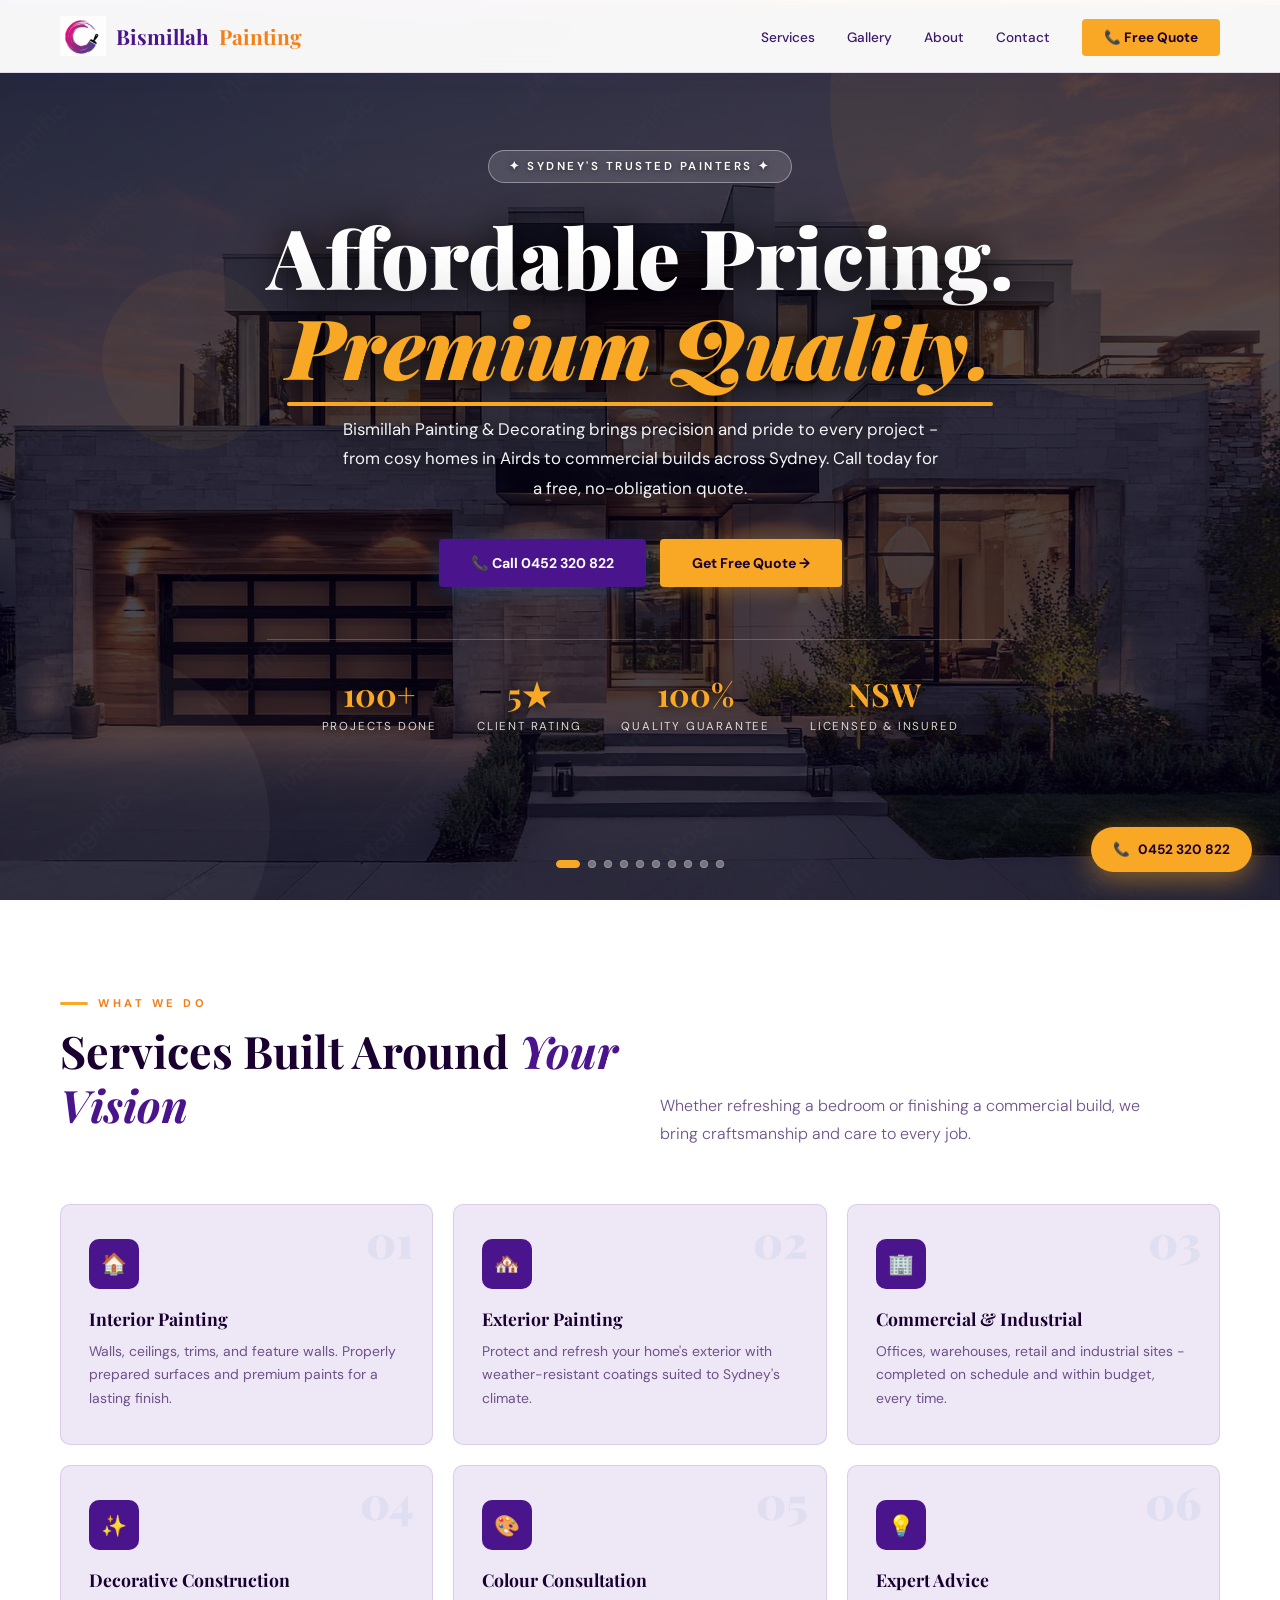
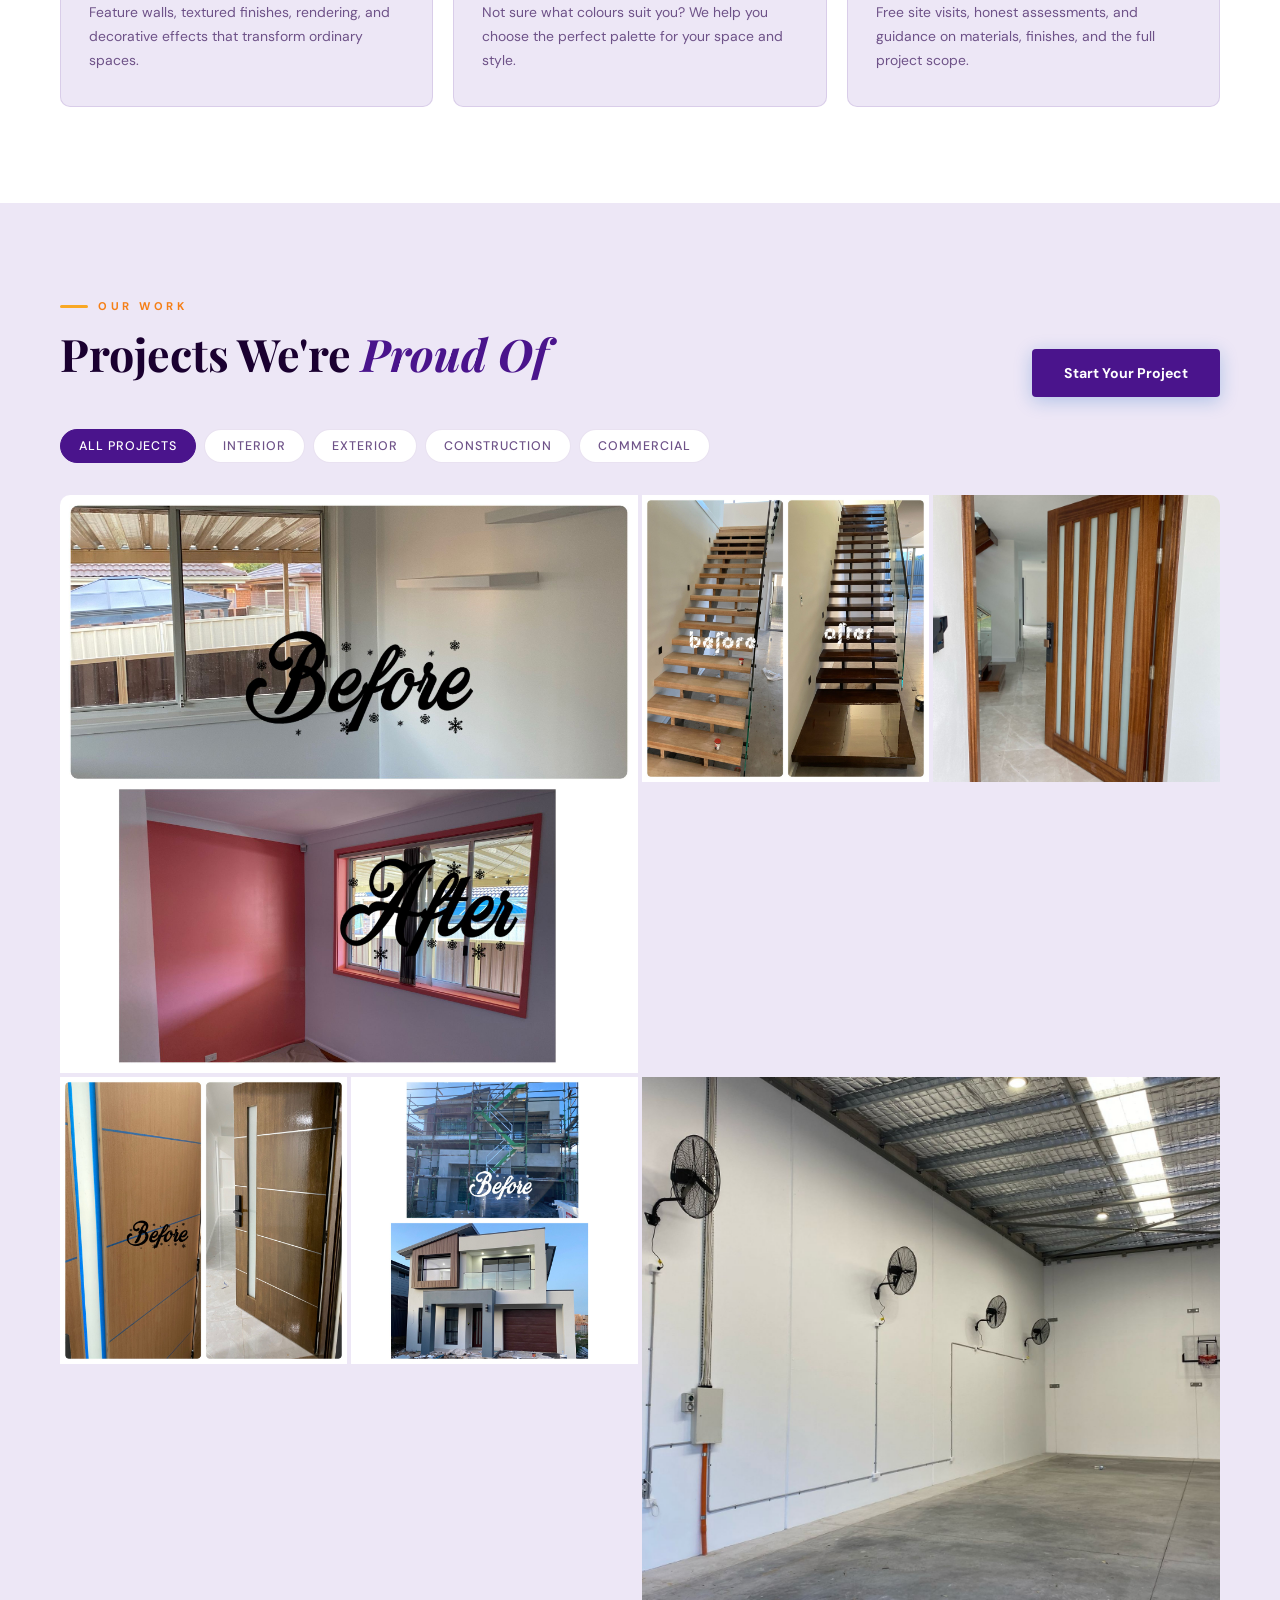
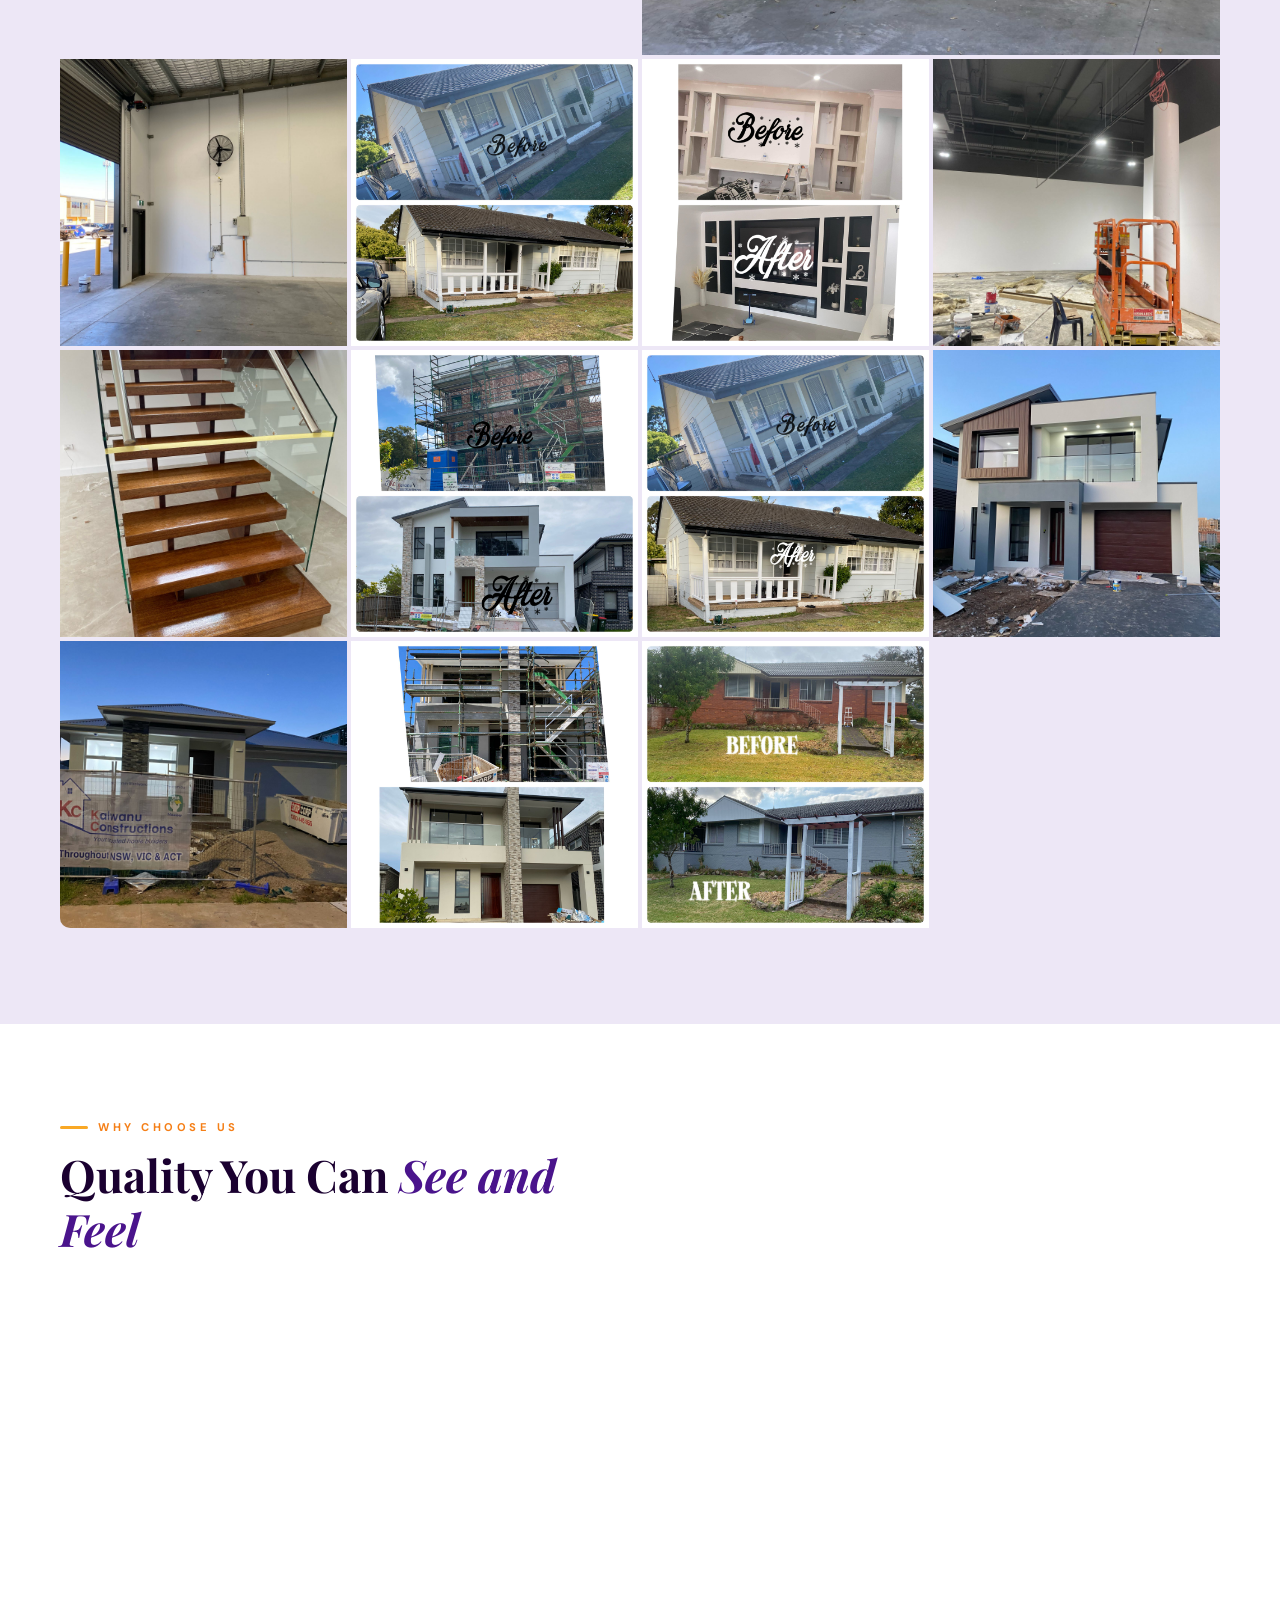
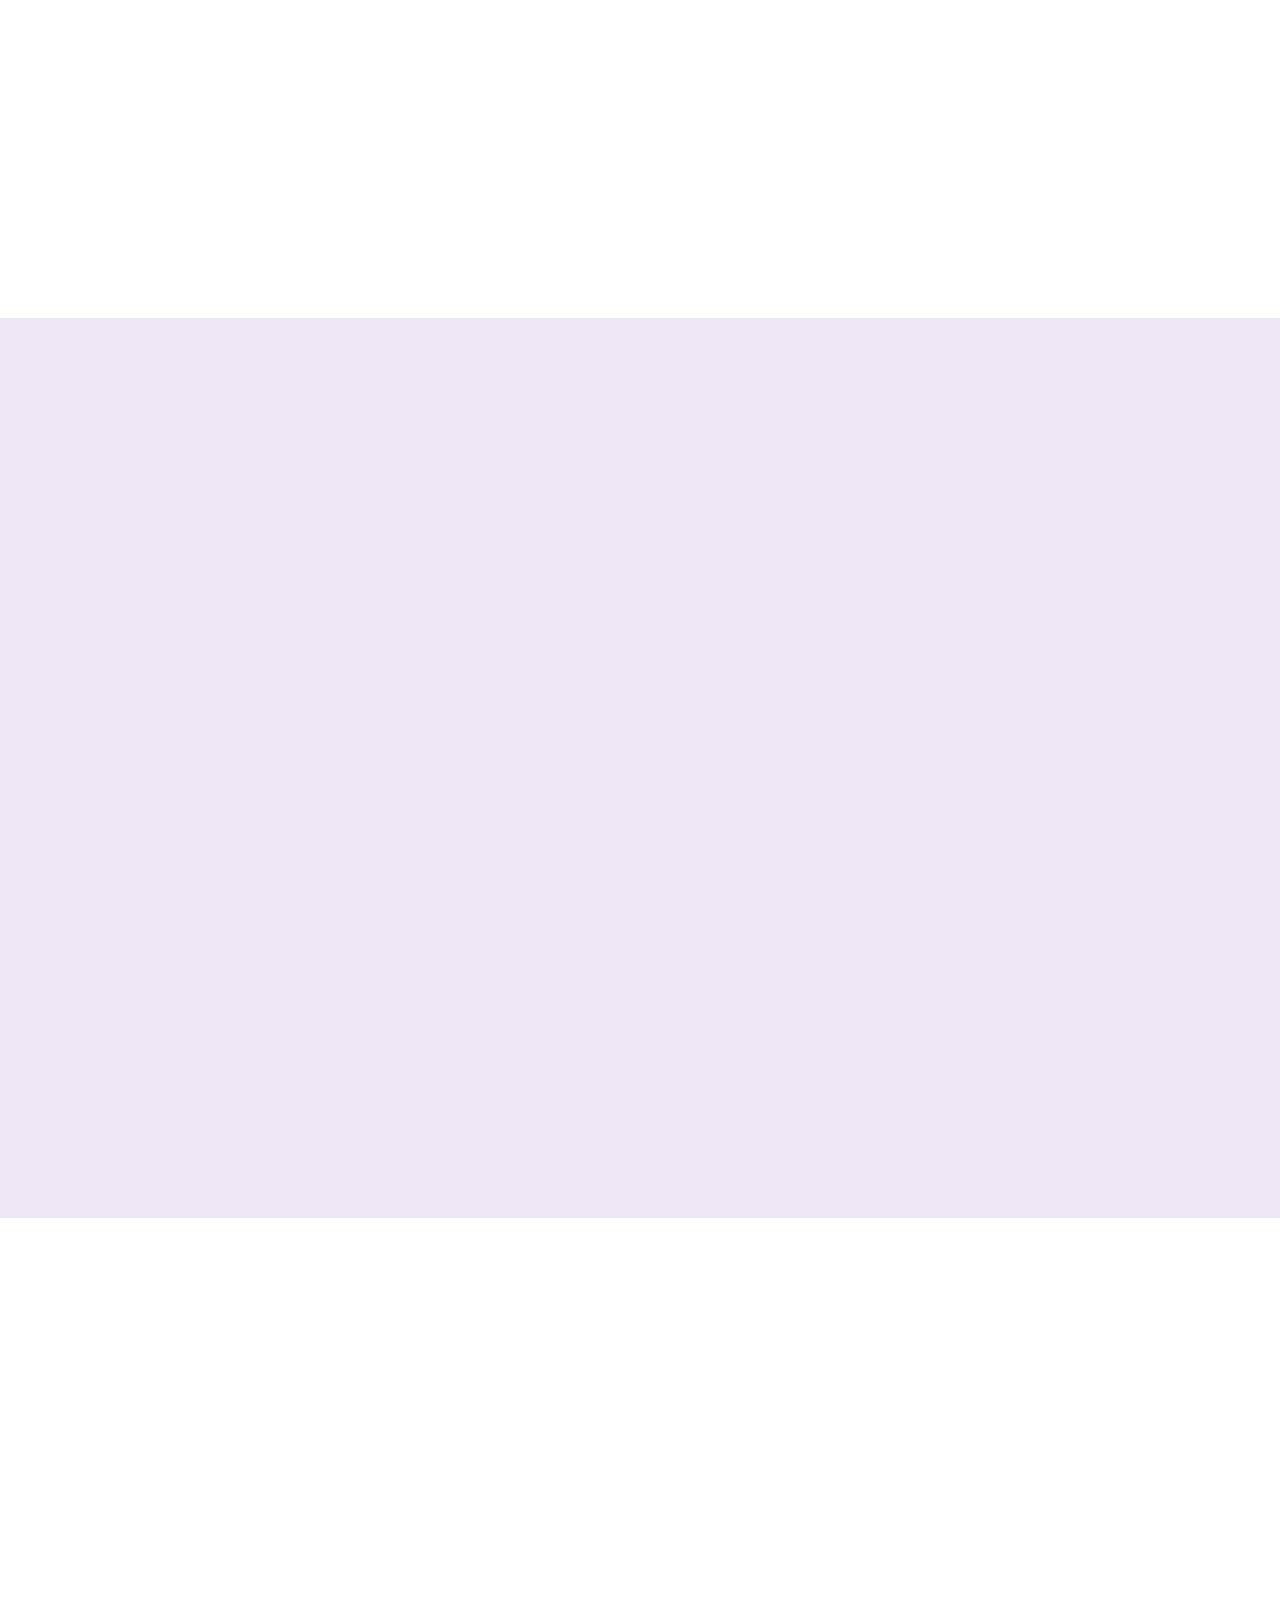
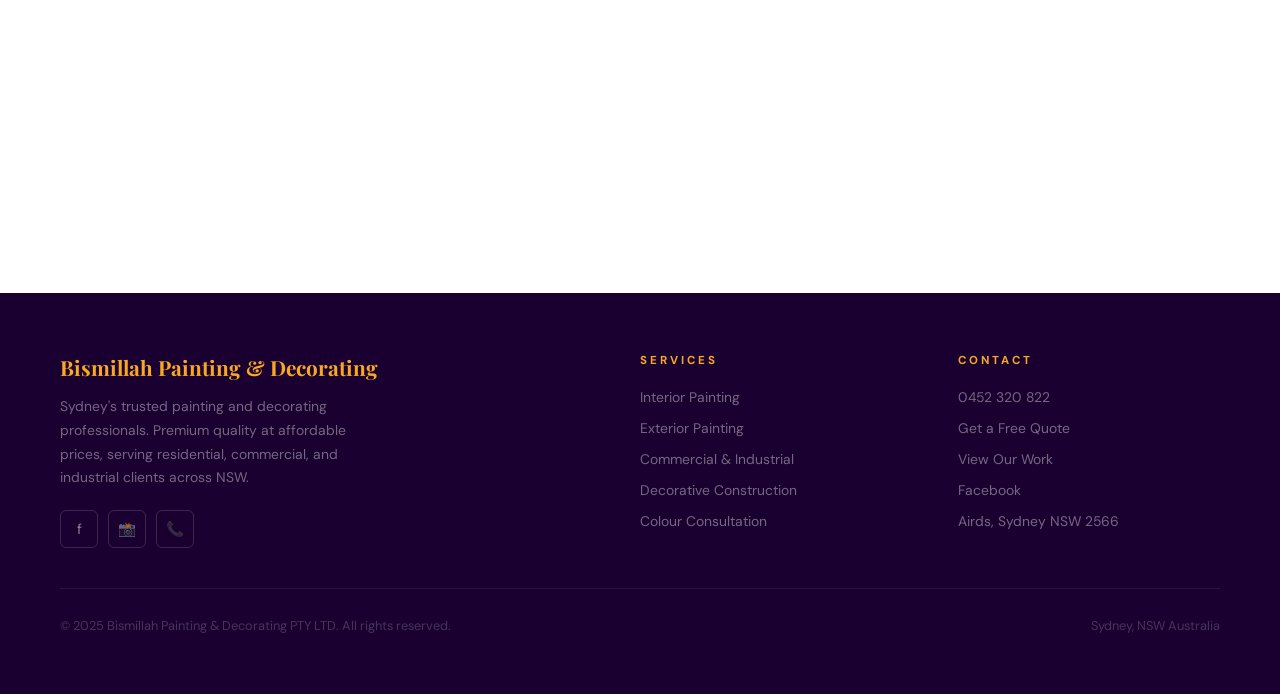
==== commit 738887de: "Homepage slideshow" ====
--- a/index.html
+++ b/index.html
@@ -32,6 +32,19 @@
 </div>
 
 <section id="hero">
+  <div class="hero-slideshow">
+    <div class="hero-slide active" style="background-image:url('images/modern luxury home sunset.png')"></div>
+    <div class="hero-slide" style="background-image:url('images/old-white-house-garden.jpg')"></div>
+    <div class="hero-slide" style="background-image:url('images/modern house.png')"></div>
+    <div class="hero-slide" style="background-image:url('images/IMG-20250220-WA0009.jpg')"></div>
+    <div class="hero-slide" style="background-image:url('images/IMG-20250220-WA0013.jpg')"></div>
+    <div class="hero-slide" style="background-image:url('images/IMG-20250220-WA0026.jpg')"></div>
+    <div class="hero-slide" style="background-image:url('images/IMG-20250220-WA0034.jpg')"></div>
+    <div class="hero-slide" style="background-image:url('images/IMG-20250220-WA0043.jpg')"></div>
+    <div class="hero-slide" style="background-image:url('images/IMG-20250220-WA0006.jpg')"></div>
+    <div class="hero-slide" style="background-image:url('images/IMG-20250220-WA0023.jpg')"></div>
+  </div>
+  <div class="hero-overlay"></div>
   <div class="hero-topbar"></div>
   <div class="hero-shape hs1"></div>
   <div class="hero-shape hs2"></div>
@@ -54,6 +67,7 @@
       <div class="stat"><span class="stat-num">NSW</span><span class="stat-label">Licensed & Insured</span></div>
     </div>
   </div>
+  <div class="hero-dots" id="heroDots"></div>
 </section>
 
 <section id="services">
@@ -339,6 +353,29 @@
     if (this.files.length > 0) this.closest('.file-upload').querySelector('p').innerHTML = `✅ <strong>${this.files.length} file(s) selected</strong>`;
   });
 
+  // Hero slideshow
+  (function() {
+    const slides = document.querySelectorAll('.hero-slide');
+    const dotsContainer = document.getElementById('heroDots');
+    let current = 0;
+    slides.forEach(function(_, i) {
+      const dot = document.createElement('button');
+      dot.className = 'hero-dot' + (i === 0 ? ' active' : '');
+      dot.setAttribute('aria-label', 'Slide ' + (i + 1));
+      dot.addEventListener('click', function() { goTo(i); });
+      dotsContainer.appendChild(dot);
+    });
+    function getDots() { return document.querySelectorAll('.hero-dot'); }
+    function goTo(n) {
+      slides[current].classList.remove('active');
+      getDots()[current].classList.remove('active');
+      current = n;
+      slides[current].classList.add('active');
+      getDots()[current].classList.add('active');
+    }
+    setInterval(function() { goTo((current + 1) % slides.length); }, 5000);
+  })();
+
   const observer = new IntersectionObserver(entries => {
     entries.forEach(e => { if (e.isIntersecting) { e.target.classList.add('visible'); observer.unobserve(e.target); } });
   }, { threshold: 0.1 });
--- a/styles.css
+++ b/styles.css
@@ -39,24 +39,39 @@
 .hamburger span { width: 24px; height: 2px; background: var(--blue-deep); display: block; }
 
 /* HERO */
-#hero { min-height: 100vh; display: flex; align-items: center; justify-content: center; position: relative; overflow: hidden; padding-top: 80px; background: var(--blue-light); }
-.hero-topbar { position: absolute; top: 0; left: 0; right: 0; height: 5px; background: linear-gradient(90deg, var(--blue-deep), var(--blue-mid), var(--gold), var(--gold-dark)); }
-.hero-shape { position: absolute; border-radius: 50%; animation: floatShape 10s ease-in-out infinite; }
-.hs1 { width: 600px; height: 600px; background: rgba(123,31,162,0.07); top: -200px; right: -150px; }
-.hs2 { width: 350px; height: 350px; background: rgba(233,30,140,0.07); bottom: -100px; left: -80px; animation-delay: 4s; }
-.hs3 { width: 180px; height: 180px; background: rgba(171,71,188,0.06); top: 30%; left: 8%; animation-delay: 7s; }
+#hero { min-height: 100vh; display: flex; align-items: center; justify-content: center; position: relative; overflow: hidden; padding-top: 80px; background: #1a0030; }
+.hero-topbar { position: absolute; top: 0; left: 0; right: 0; height: 5px; z-index: 5; background: linear-gradient(90deg, var(--blue-deep), var(--blue-mid), var(--gold), var(--gold-dark)); }
+
+/* Slideshow */
+.hero-slideshow { position: absolute; inset: 0; z-index: 0; }
+.hero-slide { position: absolute; inset: 0; background-size: cover; background-position: center; background-repeat: no-repeat; opacity: 0; transition: opacity 1.8s ease-in-out; animation: heroZoom 14s ease-in-out infinite alternate; will-change: transform; }
+.hero-slide.active { opacity: 1; }
+@keyframes heroZoom { from { transform: scale(1); } to { transform: scale(1.06); } }
+.hero-overlay { position: absolute; inset: 0; z-index: 1; background: rgba(5, 0, 18, 0.72); }
+
+/* Floating shapes (subtle over images) */
+.hero-shape { position: absolute; border-radius: 50%; z-index: 2; animation: floatShape 10s ease-in-out infinite; }
+.hs1 { width: 600px; height: 600px; background: rgba(249,168,37,0.06); top: -200px; right: -150px; }
+.hs2 { width: 350px; height: 350px; background: rgba(255,255,255,0.04); bottom: -100px; left: -80px; animation-delay: 4s; }
+.hs3 { width: 180px; height: 180px; background: rgba(249,168,37,0.05); top: 30%; left: 8%; animation-delay: 7s; }
 @keyframes floatShape { 0%,100%{transform:translateY(0) scale(1)} 50%{transform:translateY(-22px) scale(1.04)} }
 
-.hero-content { position: relative; z-index: 2; text-align: center; max-width: 860px; padding: 0 24px; }
-.hero-badge { display: inline-flex; align-items: center; gap: 8px; background: rgba(21,101,192,0.08); border: 1px solid rgba(21,101,192,0.2); color: var(--blue-deep); font-size: 0.72rem; letter-spacing: 2.5px; text-transform: uppercase; font-weight: 600; padding: 8px 20px; border-radius: 40px; margin-bottom: 28px; animation: fadeDown 0.7s ease forwards; opacity: 0; }
-.hero-title { font-family: 'Playfair Display', serif; font-size: clamp(2.8rem, 6.5vw, 5.2rem); font-weight: 900; line-height: 1.08; color: var(--text-dark); margin-bottom: 24px; animation: fadeDown 0.7s 0.15s ease forwards; opacity: 0; }
-.hero-title .highlight { color: var(--blue-deep); font-style: italic; position: relative; }
+/* Dot indicators */
+.hero-dots { position: absolute; bottom: 32px; left: 50%; transform: translateX(-50%); z-index: 4; display: flex; gap: 8px; align-items: center; }
+.hero-dot { width: 8px; height: 8px; border-radius: 50%; background: rgba(255,255,255,0.35); border: 1px solid rgba(255,255,255,0.25); cursor: pointer; transition: all 0.35s; padding: 0; }
+.hero-dot.active { background: var(--gold); border-color: var(--gold); width: 24px; border-radius: 4px; }
+.hero-dot:hover { background: rgba(255,255,255,0.7); }
+
+.hero-content { position: relative; z-index: 4; text-align: center; max-width: 860px; padding: 0 24px; }
+.hero-badge { display: inline-flex; align-items: center; gap: 8px; background: rgba(255,255,255,0.14); border: 1px solid rgba(255,255,255,0.38); color: #fff; font-size: 0.72rem; letter-spacing: 2.5px; text-transform: uppercase; font-weight: 600; padding: 8px 20px; border-radius: 40px; margin-bottom: 28px; animation: fadeDown 0.7s ease forwards; opacity: 0; backdrop-filter: blur(8px); text-shadow: 0 1px 6px rgba(0,0,0,0.6); }
+.hero-title { font-family: 'Playfair Display', serif; font-size: clamp(2.8rem, 6.5vw, 5.2rem); font-weight: 900; line-height: 1.08; color: #fff; margin-bottom: 24px; animation: fadeDown 0.7s 0.15s ease forwards; opacity: 0; text-shadow: 0 2px 32px rgba(0,0,0,0.95), 0 0 80px rgba(0,0,0,0.7); }
+.hero-title .highlight { color: var(--gold); font-style: italic; position: relative; }
 .hero-title .highlight::after { content:''; position: absolute; left: 0; bottom: -5px; right: 0; height: 4px; background: var(--gold); border-radius: 2px; }
-.hero-sub { font-size: 1.05rem; line-height: 1.75; color: var(--text-mid); max-width: 600px; margin: 0 auto 36px; font-weight: 300; animation: fadeDown 0.7s 0.3s ease forwards; opacity: 0; }
+.hero-sub { font-size: 1.05rem; line-height: 1.75; color: rgba(255,255,255,0.95); max-width: 600px; margin: 0 auto 36px; font-weight: 400; animation: fadeDown 0.7s 0.3s ease forwards; opacity: 0; text-shadow: 0 1px 18px rgba(0,0,0,0.95); }
 .hero-btns { display: flex; gap: 14px; justify-content: center; flex-wrap: wrap; animation: fadeDown 0.7s 0.45s ease forwards; opacity: 0; }
-.hero-stats { display: flex; gap: 40px; justify-content: center; flex-wrap: wrap; margin-top: 52px; padding-top: 32px; border-top: 1px solid rgba(21,101,192,0.15); animation: fadeDown 0.7s 0.6s ease forwards; opacity: 0; }
-.stat-num { font-family: 'Playfair Display', serif; font-size: 2rem; font-weight: 700; color: var(--blue-deep); display: block; }
-.stat-label { font-size: 0.72rem; letter-spacing: 1.8px; text-transform: uppercase; color: var(--text-muted); margin-top: 4px; display: block; }
+.hero-stats { display: flex; gap: 40px; justify-content: center; flex-wrap: wrap; margin-top: 52px; padding-top: 32px; border-top: 1px solid rgba(255,255,255,0.22); animation: fadeDown 0.7s 0.6s ease forwards; opacity: 0; }
+.stat-num { font-family: 'Playfair Display', serif; font-size: 2rem; font-weight: 700; color: var(--gold); display: block; text-shadow: 0 2px 12px rgba(0,0,0,0.7); }
+.stat-label { font-size: 0.72rem; letter-spacing: 1.8px; text-transform: uppercase; color: rgba(255,255,255,0.82); margin-top: 4px; display: block; text-shadow: 0 1px 8px rgba(0,0,0,0.7); }
 @keyframes fadeDown { from{opacity:0;transform:translateY(-18px)} to{opacity:1;transform:translateY(0)} }
 
 /* BUTTONS */
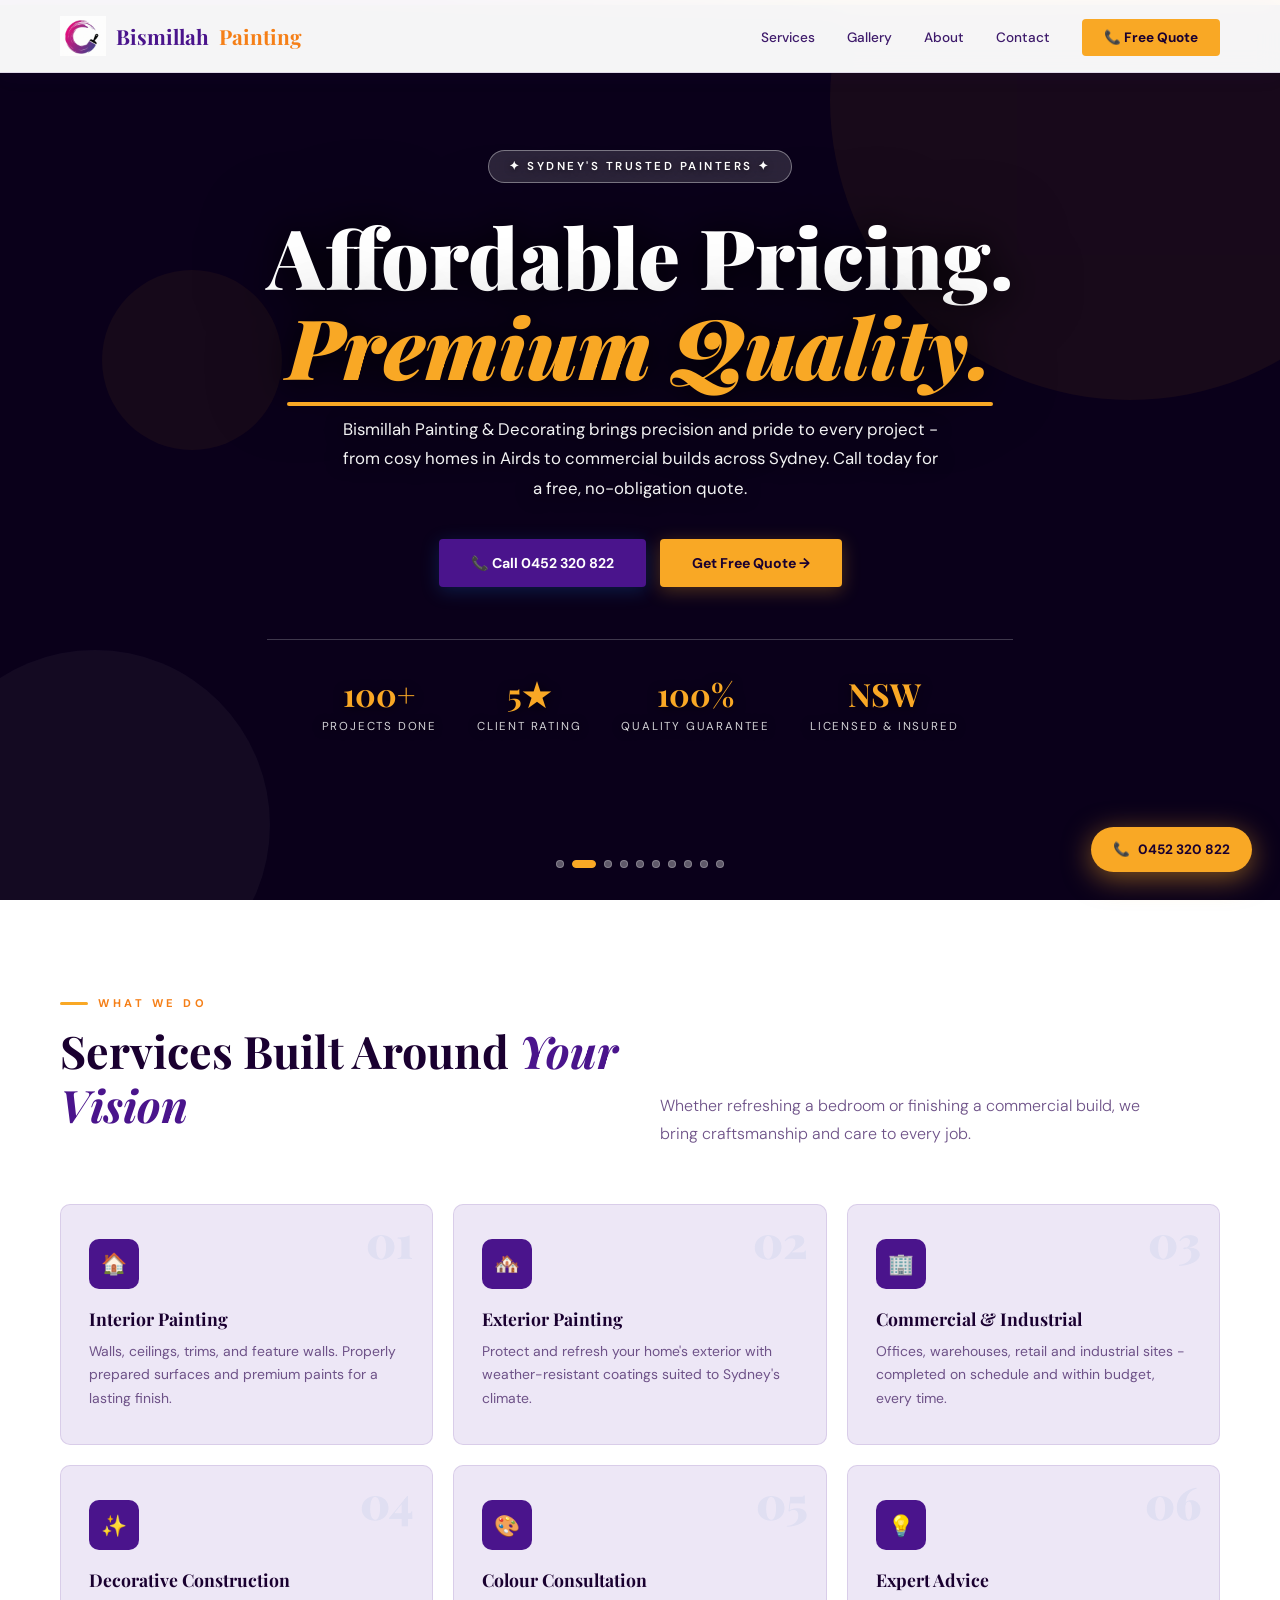
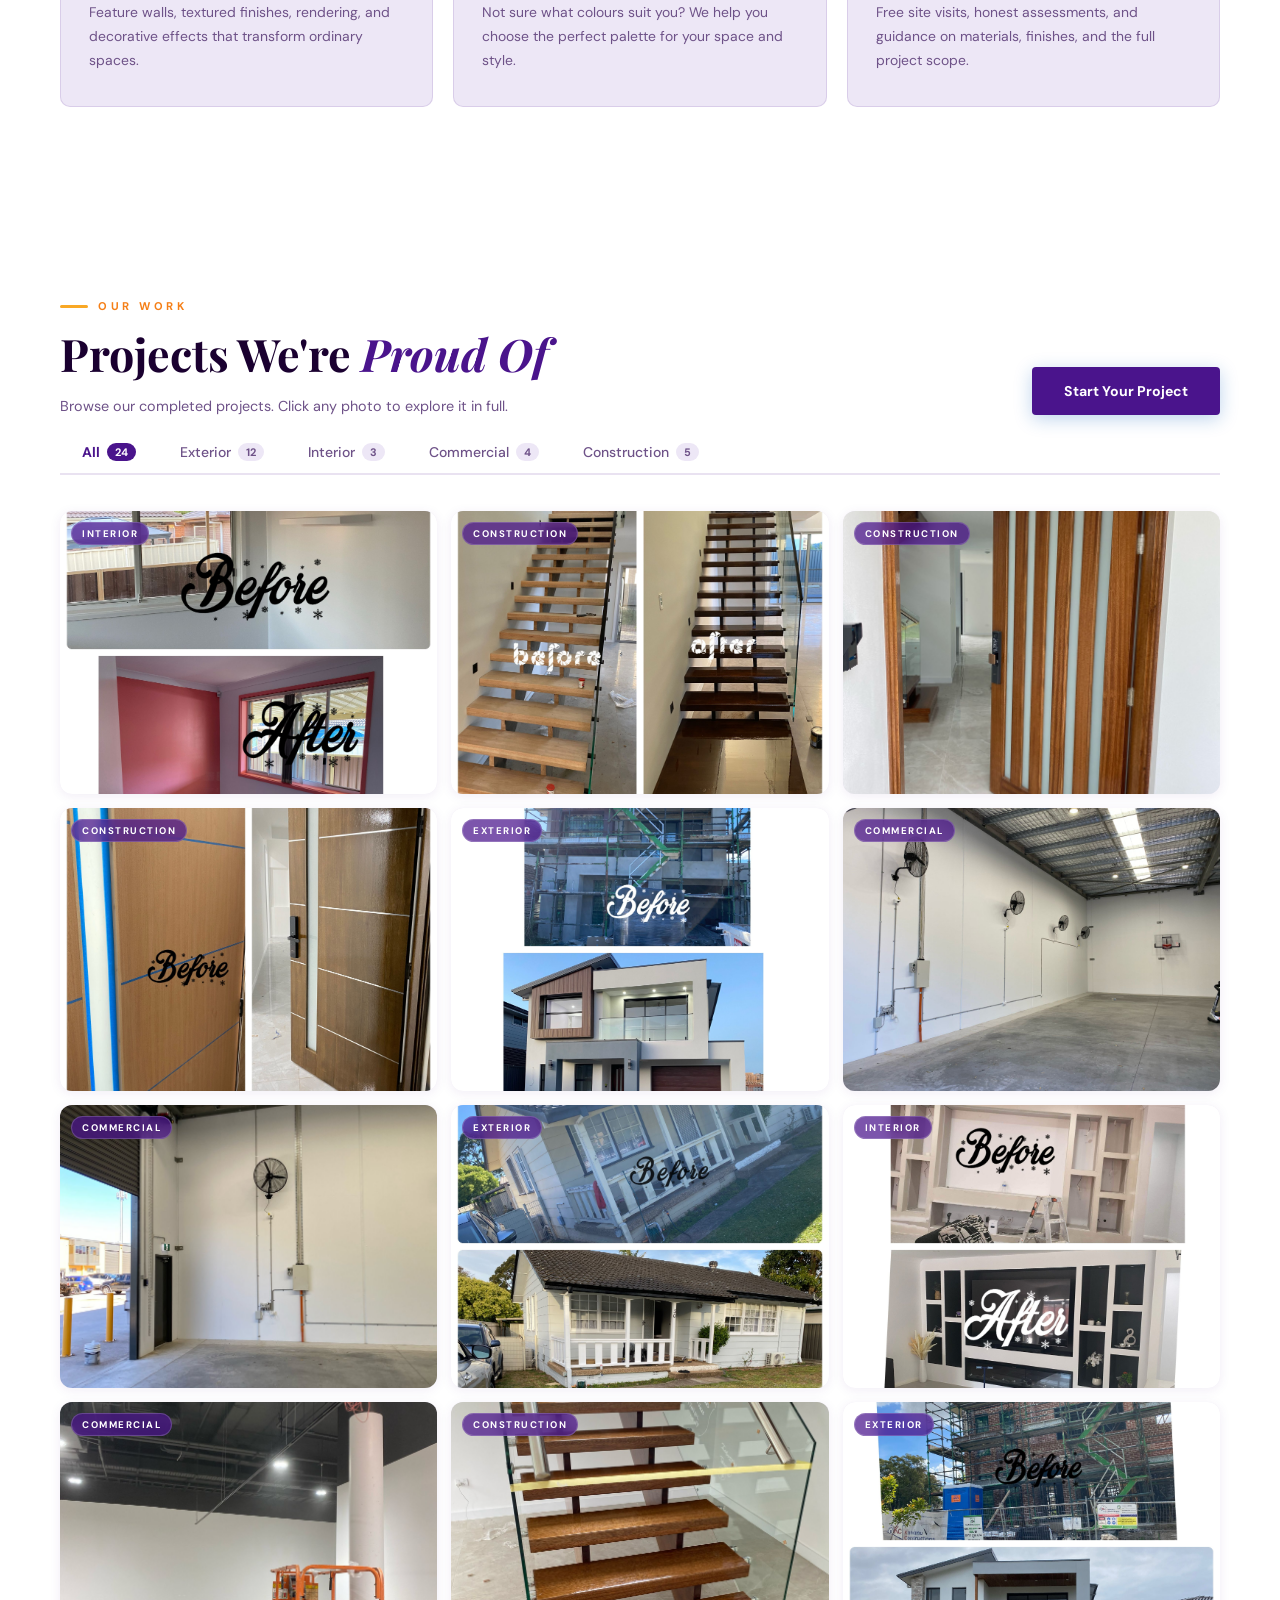
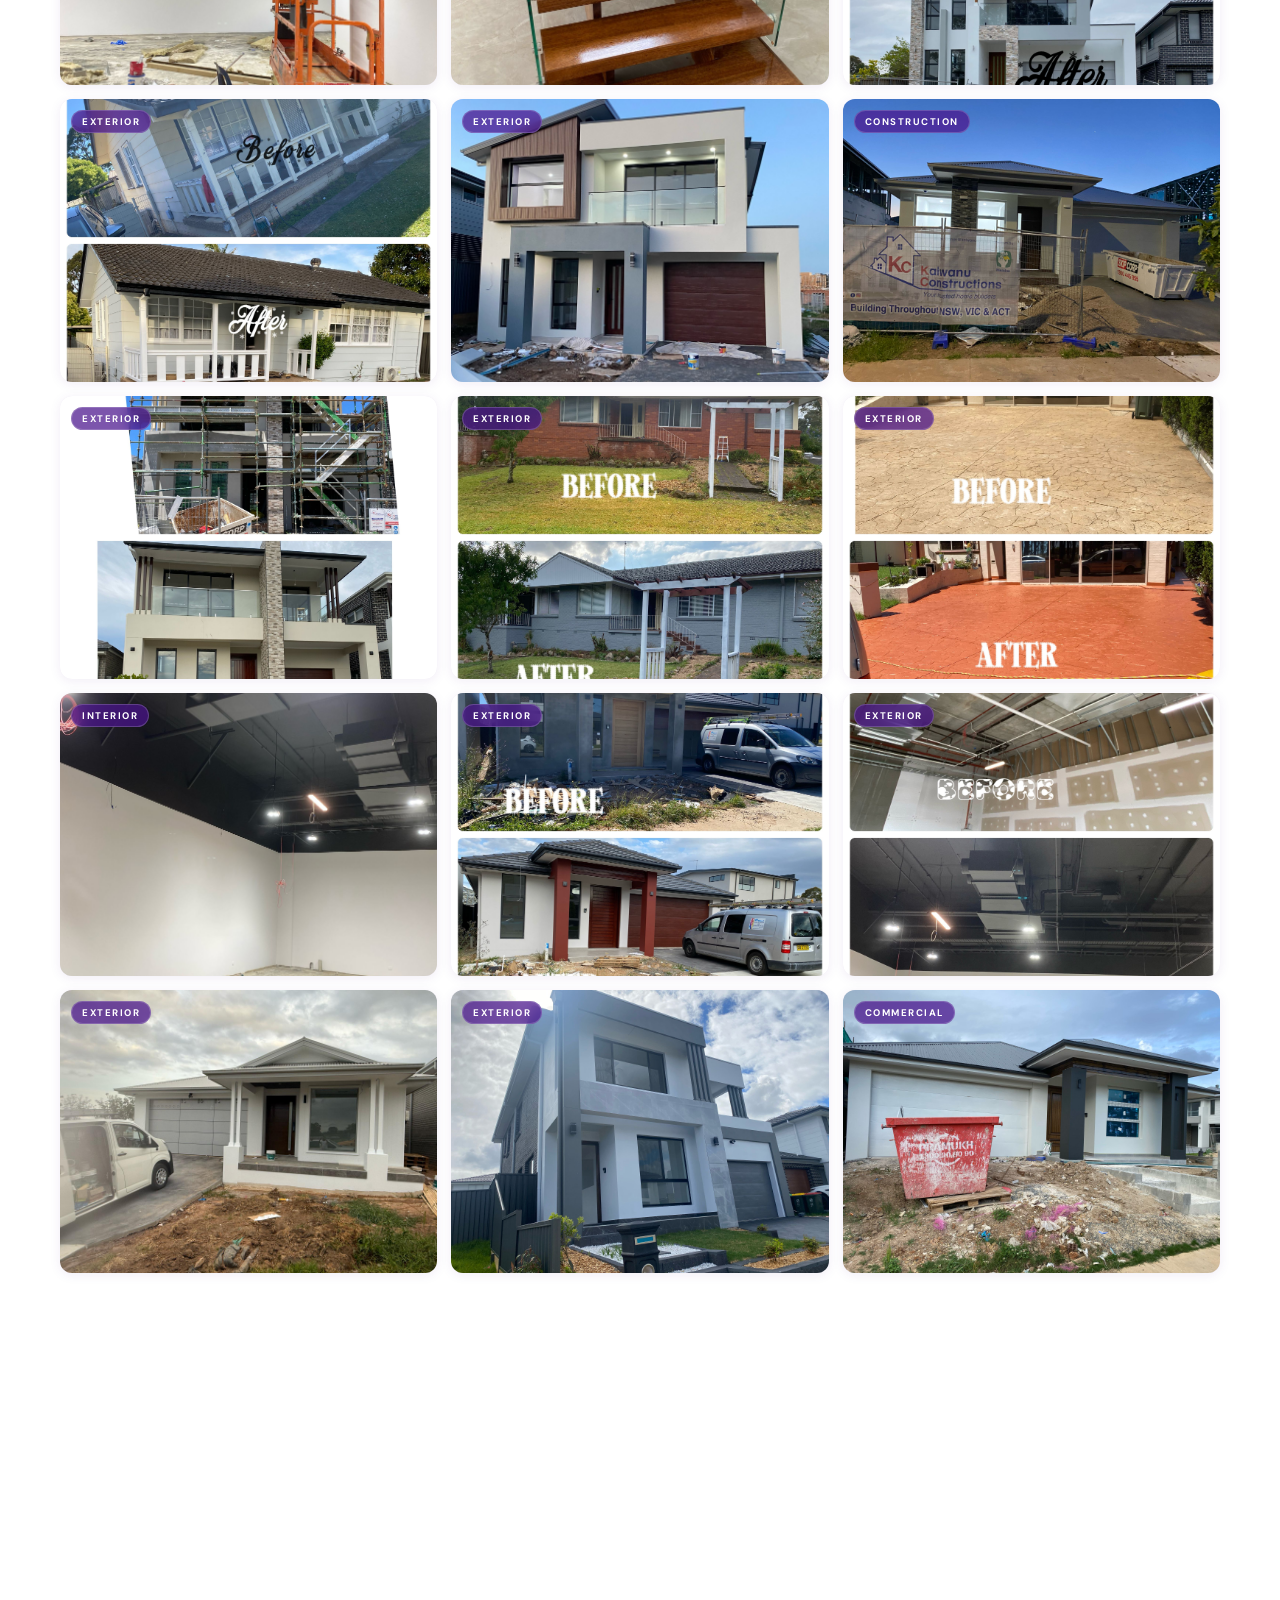
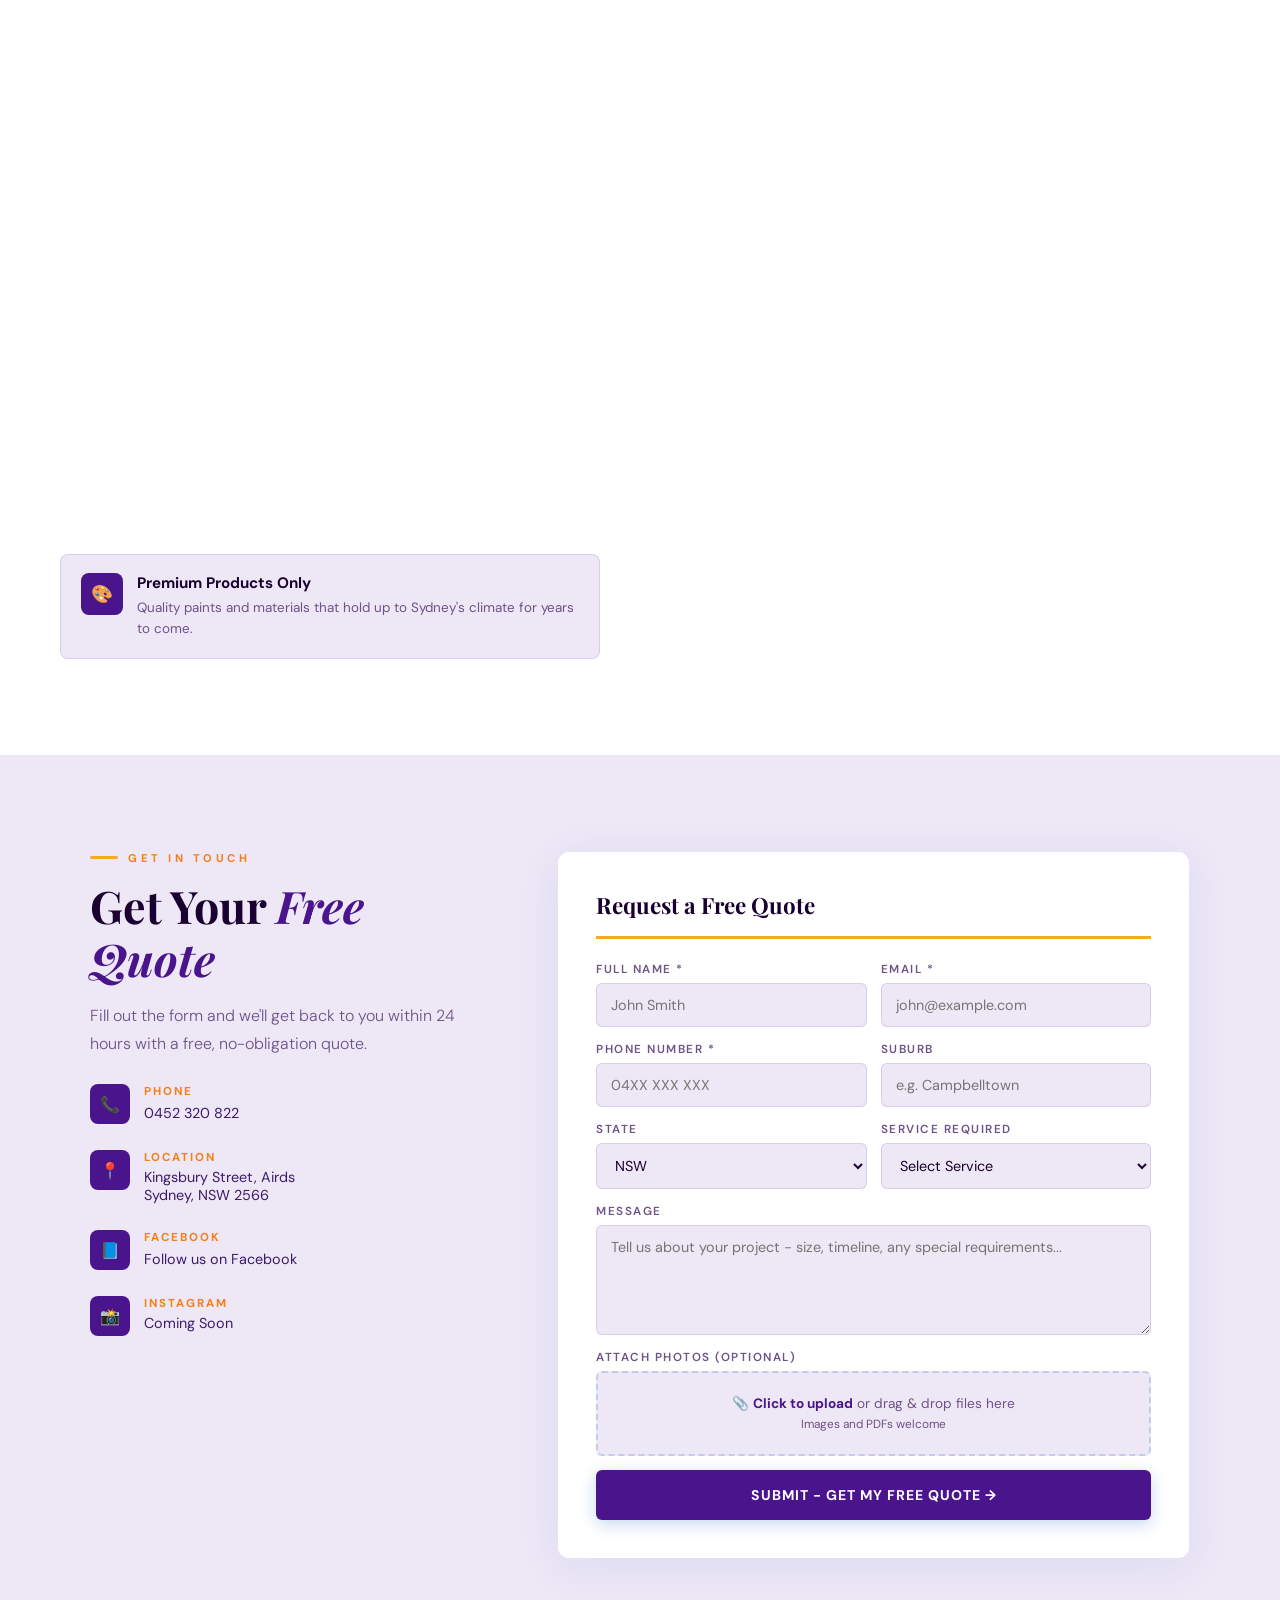
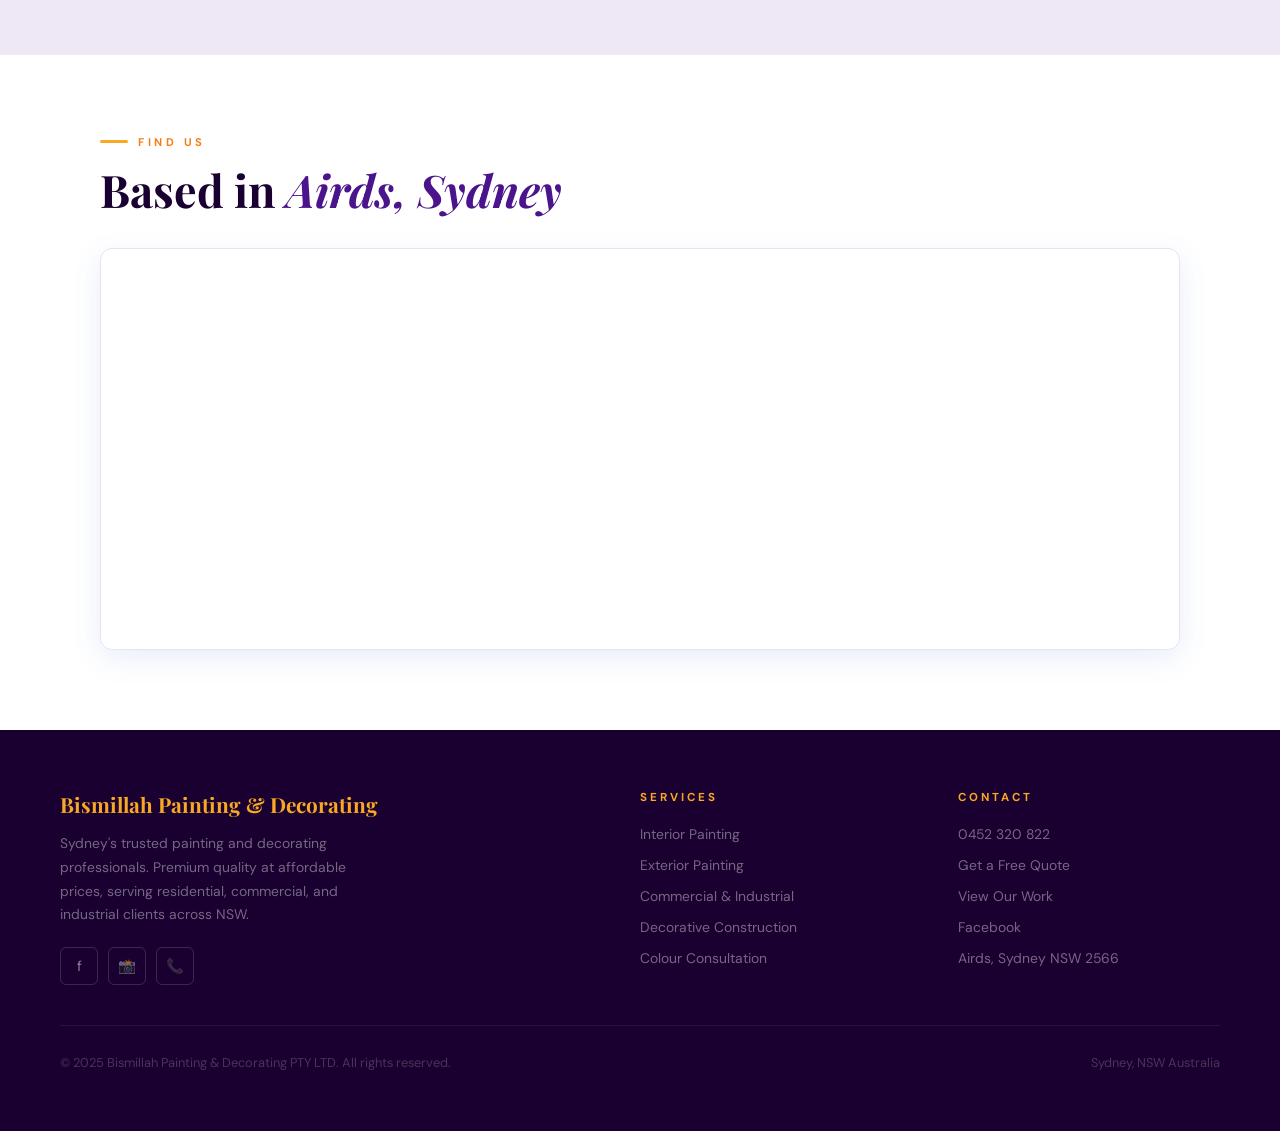
==== commit 925fa2fa: "Redesign projects section" ====
--- a/index.html
+++ b/index.html
@@ -90,42 +90,68 @@
 
 <section id="gallery">
   <div class="gallery-header reveal">
-    <div><div class="section-label">Our Work</div><h2 class="section-title">Projects We're <em>Proud Of</em></h2></div>
+    <div>
+      <div class="section-label">Our Work</div>
+      <h2 class="section-title">Projects We're <em>Proud Of</em></h2>
+      <p class="gallery-desc">Browse our completed projects. Click any photo to explore it in full.</p>
+    </div>
     <a href="#quote" class="btn-primary">Start Your Project</a>
   </div>
-  <div class="gallery-filters reveal">
-    <button class="filter-btn active" onclick="filterGallery('all',this)">All Projects</button>
-    <button class="filter-btn" onclick="filterGallery('interior',this)">Interior</button>
-    <button class="filter-btn" onclick="filterGallery('exterior',this)">Exterior</button>
-    <button class="filter-btn" onclick="filterGallery('construction',this)">Construction</button>
-    <button class="filter-btn" onclick="filterGallery('commercial',this)">Commercial</button>
-  </div>
+
+  <div class="gallery-tabs reveal" id="galleryTabs">
+    <button class="gtab active" onclick="filterGallery('all',this)">All <span class="gtab-count">24</span></button>
+    <button class="gtab" onclick="filterGallery('exterior',this)">Exterior <span class="gtab-count">12</span></button>
+    <button class="gtab" onclick="filterGallery('interior',this)">Interior <span class="gtab-count">3</span></button>
+    <button class="gtab" onclick="filterGallery('commercial',this)">Commercial <span class="gtab-count">4</span></button>
+    <button class="gtab" onclick="filterGallery('construction',this)">Construction <span class="gtab-count">5</span></button>
+    <div class="gtab-indicator" id="gtabIndicator"></div>
+  </div>
+
   <div class="gallery-grid" id="galleryGrid">
-    <div class="gallery-item wide" data-cat="interior" onclick="openLightbox(0)"><img src="images/IMG-20250220-WA0029.jpg" alt="Interior painting"><div class="gallery-overlay"><span class="gallery-label">Interior Painting</span></div></div>
-    <div class="gallery-item" data-cat="construction" onclick="openLightbox(1)"><img src="images/IMG-20250220-WA0030.jpg" alt="Staircase"><div class="gallery-overlay"><span class="gallery-label">Staircase Finishing</span></div></div>
-    <div class="gallery-item" data-cat="construction" onclick="openLightbox(2)"><img src="images/IMG-20250220-WA0031.jpg" alt="Timber door"><div class="gallery-overlay"><span class="gallery-label">Timber Door</span></div></div>
-    <div class="gallery-item" data-cat="construction" onclick="openLightbox(3)"><img src="images/IMG-20250220-WA0032.jpg" alt="Door painting"><div class="gallery-overlay"><span class="gallery-label">Door Transformation</span></div></div>
-    <div class="gallery-item" data-cat="exterior" onclick="openLightbox(4)"><img src="images/IMG-20250220-WA0033.jpg" alt="New home exterior"><div class="gallery-overlay"><span class="gallery-label">New Home Exterior</span></div></div>
-    <div class="gallery-item wide" data-cat="commercial" onclick="openLightbox(5)"><img src="images/IMG-20250220-WA0034.jpg" alt="Commercial warehouse"><div class="gallery-overlay"><span class="gallery-label">Commercial Warehouse</span></div></div>
-    <div class="gallery-item" data-cat="commercial" onclick="openLightbox(6)"><img src="images/IMG-20250220-WA0035.jpg" alt="Industrial site"><div class="gallery-overlay"><span class="gallery-label">Industrial Site</span></div></div>
-    <div class="gallery-item" data-cat="exterior" onclick="openLightbox(7)"><img src="images/IMG-20250220-WA0036.jpg" alt="House repaint"><div class="gallery-overlay"><span class="gallery-label">House Repaint</span></div></div>
-    <div class="gallery-item" data-cat="interior" onclick="openLightbox(8)"><img src="images/IMG-20250220-WA0037.jpg" alt="Feature wall"><div class="gallery-overlay"><span class="gallery-label">Feature Wall Unit</span></div></div>
-    <div class="gallery-item" data-cat="commercial" onclick="openLightbox(9)"><img src="images/IMG-20250220-WA0038.jpg" alt="Commercial fit-out"><div class="gallery-overlay"><span class="gallery-label">Commercial Fit-Out</span></div></div>
-    <div class="gallery-item" data-cat="construction" onclick="openLightbox(10)"><img src="images/IMG-20250220-WA0039.jpg" alt="Timber staircase"><div class="gallery-overlay"><span class="gallery-label">Staircase Staining</span></div></div>
-    <div class="gallery-item" data-cat="exterior" onclick="openLightbox(11)"><img src="images/IMG-20250220-WA0040.jpg" alt="Modern home"><div class="gallery-overlay"><span class="gallery-label">Modern Home</span></div></div>
-    <div class="gallery-item" data-cat="exterior" onclick="openLightbox(12)"><img src="images/IMG-20250220-WA0041.jpg" alt="Exterior refresh"><div class="gallery-overlay"><span class="gallery-label">Exterior Refresh</span></div></div>
-    <div class="gallery-item" data-cat="exterior" onclick="openLightbox(13)"><img src="images/IMG-20250220-WA0042.jpg" alt="New build"><div class="gallery-overlay"><span class="gallery-label">New Build Exterior</span></div></div>
-    <div class="gallery-item" data-cat="construction" onclick="openLightbox(14)"><img src="images/IMG-20250220-WA0043.jpg" alt="Construction project"><div class="gallery-overlay"><span class="gallery-label">Construction Project</span></div></div>
-    <div class="gallery-item" data-cat="exterior" onclick="openLightbox(15)"><img src="images/IMG-20250220-WA0044.jpg" alt="Duplex exterior"><div class="gallery-overlay"><span class="gallery-label">Duplex Exterior</span></div></div>
-    <div class="gallery-item" data-cat="exterior" onclick="openLightbox(16)"><img src="images/IMG-20250220-WA0045.jpg" alt="Brick repaint"><div class="gallery-overlay"><span class="gallery-label">Brick Exterior Paint</span></div></div>
+    <div class="gcard" data-cat="interior" onclick="openLightbox(0)"><img src="images/IMG-20250220-WA0029.jpg" alt="Interior Painting" loading="lazy"><div class="gcard-overlay"><span class="gcard-cat">Interior</span><h4 class="gcard-title">Interior Painting</h4><span class="gcard-btn">View Project ↗</span></div><div class="gcard-tag">Interior</div></div>
+    <div class="gcard" data-cat="construction" onclick="openLightbox(1)"><img src="images/IMG-20250220-WA0030.jpg" alt="Staircase Finishing" loading="lazy"><div class="gcard-overlay"><span class="gcard-cat">Construction</span><h4 class="gcard-title">Staircase Finishing</h4><span class="gcard-btn">View Project ↗</span></div><div class="gcard-tag">Construction</div></div>
+    <div class="gcard" data-cat="construction" onclick="openLightbox(2)"><img src="images/IMG-20250220-WA0031.jpg" alt="Timber Door" loading="lazy"><div class="gcard-overlay"><span class="gcard-cat">Construction</span><h4 class="gcard-title">Timber Door</h4><span class="gcard-btn">View Project ↗</span></div><div class="gcard-tag">Construction</div></div>
+    <div class="gcard" data-cat="construction" onclick="openLightbox(3)"><img src="images/IMG-20250220-WA0032.jpg" alt="Door Transformation" loading="lazy"><div class="gcard-overlay"><span class="gcard-cat">Construction</span><h4 class="gcard-title">Door Transformation</h4><span class="gcard-btn">View Project ↗</span></div><div class="gcard-tag">Construction</div></div>
+    <div class="gcard" data-cat="exterior" onclick="openLightbox(4)"><img src="images/IMG-20250220-WA0033.jpg" alt="New Home Exterior" loading="lazy"><div class="gcard-overlay"><span class="gcard-cat">Exterior</span><h4 class="gcard-title">New Home Exterior</h4><span class="gcard-btn">View Project ↗</span></div><div class="gcard-tag">Exterior</div></div>
+    <div class="gcard" data-cat="commercial" onclick="openLightbox(5)"><img src="images/IMG-20250220-WA0034.jpg" alt="Commercial Warehouse" loading="lazy"><div class="gcard-overlay"><span class="gcard-cat">Commercial</span><h4 class="gcard-title">Commercial Warehouse</h4><span class="gcard-btn">View Project ↗</span></div><div class="gcard-tag">Commercial</div></div>
+    <div class="gcard" data-cat="commercial" onclick="openLightbox(6)"><img src="images/IMG-20250220-WA0035.jpg" alt="Industrial Site" loading="lazy"><div class="gcard-overlay"><span class="gcard-cat">Commercial</span><h4 class="gcard-title">Industrial Site</h4><span class="gcard-btn">View Project ↗</span></div><div class="gcard-tag">Commercial</div></div>
+    <div class="gcard" data-cat="exterior" onclick="openLightbox(7)"><img src="images/IMG-20250220-WA0036.jpg" alt="House Repaint" loading="lazy"><div class="gcard-overlay"><span class="gcard-cat">Exterior</span><h4 class="gcard-title">House Repaint</h4><span class="gcard-btn">View Project ↗</span></div><div class="gcard-tag">Exterior</div></div>
+    <div class="gcard" data-cat="interior" onclick="openLightbox(8)"><img src="images/IMG-20250220-WA0037.jpg" alt="Feature Wall Unit" loading="lazy"><div class="gcard-overlay"><span class="gcard-cat">Interior</span><h4 class="gcard-title">Feature Wall Unit</h4><span class="gcard-btn">View Project ↗</span></div><div class="gcard-tag">Interior</div></div>
+    <div class="gcard" data-cat="commercial" onclick="openLightbox(9)"><img src="images/IMG-20250220-WA0038.jpg" alt="Commercial Fit-Out" loading="lazy"><div class="gcard-overlay"><span class="gcard-cat">Commercial</span><h4 class="gcard-title">Commercial Fit-Out</h4><span class="gcard-btn">View Project ↗</span></div><div class="gcard-tag">Commercial</div></div>
+    <div class="gcard" data-cat="construction" onclick="openLightbox(10)"><img src="images/IMG-20250220-WA0039.jpg" alt="Staircase Staining" loading="lazy"><div class="gcard-overlay"><span class="gcard-cat">Construction</span><h4 class="gcard-title">Staircase Staining</h4><span class="gcard-btn">View Project ↗</span></div><div class="gcard-tag">Construction</div></div>
+    <div class="gcard" data-cat="exterior" onclick="openLightbox(11)"><img src="images/IMG-20250220-WA0040.jpg" alt="Modern Home" loading="lazy"><div class="gcard-overlay"><span class="gcard-cat">Exterior</span><h4 class="gcard-title">Modern Home</h4><span class="gcard-btn">View Project ↗</span></div><div class="gcard-tag">Exterior</div></div>
+    <div class="gcard" data-cat="exterior" onclick="openLightbox(12)"><img src="images/IMG-20250220-WA0041.jpg" alt="Exterior Refresh" loading="lazy"><div class="gcard-overlay"><span class="gcard-cat">Exterior</span><h4 class="gcard-title">Exterior Refresh</h4><span class="gcard-btn">View Project ↗</span></div><div class="gcard-tag">Exterior</div></div>
+    <div class="gcard" data-cat="exterior" onclick="openLightbox(13)"><img src="images/IMG-20250220-WA0042.jpg" alt="New Build Exterior" loading="lazy"><div class="gcard-overlay"><span class="gcard-cat">Exterior</span><h4 class="gcard-title">New Build Exterior</h4><span class="gcard-btn">View Project ↗</span></div><div class="gcard-tag">Exterior</div></div>
+    <div class="gcard" data-cat="construction" onclick="openLightbox(14)"><img src="images/IMG-20250220-WA0043.jpg" alt="Construction Project" loading="lazy"><div class="gcard-overlay"><span class="gcard-cat">Construction</span><h4 class="gcard-title">Construction Project</h4><span class="gcard-btn">View Project ↗</span></div><div class="gcard-tag">Construction</div></div>
+    <div class="gcard" data-cat="exterior" onclick="openLightbox(15)"><img src="images/IMG-20250220-WA0044.jpg" alt="Duplex Exterior" loading="lazy"><div class="gcard-overlay"><span class="gcard-cat">Exterior</span><h4 class="gcard-title">Duplex Exterior</h4><span class="gcard-btn">View Project ↗</span></div><div class="gcard-tag">Exterior</div></div>
+    <div class="gcard" data-cat="exterior" onclick="openLightbox(16)"><img src="images/IMG-20250220-WA0045.jpg" alt="Brick Exterior Paint" loading="lazy"><div class="gcard-overlay"><span class="gcard-cat">Exterior</span><h4 class="gcard-title">Brick Exterior Paint</h4><span class="gcard-btn">View Project ↗</span></div><div class="gcard-tag">Exterior</div></div>
+    <div class="gcard" data-cat="exterior" onclick="openLightbox(17)"><img src="images/IMG-20250220-WA0046.jpg" alt="Residential Exterior" loading="lazy"><div class="gcard-overlay"><span class="gcard-cat">Exterior</span><h4 class="gcard-title">Residential Exterior</h4><span class="gcard-btn">View Project ↗</span></div><div class="gcard-tag">Exterior</div></div>
+    <div class="gcard" data-cat="interior" onclick="openLightbox(18)"><img src="images/IMG-20250220-WA0047.jpg" alt="Interior Finishing" loading="lazy"><div class="gcard-overlay"><span class="gcard-cat">Interior</span><h4 class="gcard-title">Interior Finishing</h4><span class="gcard-btn">View Project ↗</span></div><div class="gcard-tag">Interior</div></div>
+    <div class="gcard" data-cat="exterior" onclick="openLightbox(19)"><img src="images/IMG-20250220-WA0048.jpg" alt="Premium Exterior" loading="lazy"><div class="gcard-overlay"><span class="gcard-cat">Exterior</span><h4 class="gcard-title">Premium Exterior</h4><span class="gcard-btn">View Project ↗</span></div><div class="gcard-tag">Exterior</div></div>
+    <div class="gcard" data-cat="exterior" onclick="openLightbox(20)"><img src="images/IMG-20250220-WA0049.jpg" alt="Home Transformation" loading="lazy"><div class="gcard-overlay"><span class="gcard-cat">Exterior</span><h4 class="gcard-title">Home Transformation</h4><span class="gcard-btn">View Project ↗</span></div><div class="gcard-tag">Exterior</div></div>
+    <div class="gcard" data-cat="exterior" onclick="openLightbox(21)"><img src="images/IMG-20250220-WA0006.jpg" alt="Exterior Painting" loading="lazy"><div class="gcard-overlay"><span class="gcard-cat">Exterior</span><h4 class="gcard-title">Exterior Painting</h4><span class="gcard-btn">View Project ↗</span></div><div class="gcard-tag">Exterior</div></div>
+    <div class="gcard" data-cat="exterior" onclick="openLightbox(22)"><img src="images/IMG-20250220-WA0009.jpg" alt="Residential Project" loading="lazy"><div class="gcard-overlay"><span class="gcard-cat">Exterior</span><h4 class="gcard-title">Residential Project</h4><span class="gcard-btn">View Project ↗</span></div><div class="gcard-tag">Exterior</div></div>
+    <div class="gcard" data-cat="commercial" onclick="openLightbox(23)"><img src="images/IMG-20250220-WA0013.jpg" alt="Commercial Project" loading="lazy"><div class="gcard-overlay"><span class="gcard-cat">Commercial</span><h4 class="gcard-title">Commercial Project</h4><span class="gcard-btn">View Project ↗</span></div><div class="gcard-tag">Commercial</div></div>
+  </div>
+
+  <div class="gallery-cta reveal">
+    <p>Inspired by what you see?</p>
+    <a href="#quote" class="btn-gold">Start Your Project →</a>
   </div>
 </section>
 
 <div class="lightbox" id="lightbox">
-  <button class="lightbox-close" onclick="closeLightbox()">✕</button>
-  <button class="lightbox-nav lightbox-prev" onclick="lightboxNav(-1)">‹</button>
-  <img id="lightboxImg" src="" alt="">
-  <button class="lightbox-nav lightbox-next" onclick="lightboxNav(1)">›</button>
+  <div class="lb-counter" id="lbCounter"></div>
+  <button class="lb-close" onclick="closeLightbox()">✕</button>
+  <button class="lb-nav lb-prev" onclick="lightboxNav(-1)">&#8249;</button>
+  <div class="lb-body">
+    <img id="lightboxImg" src="" alt="">
+    <div class="lb-caption">
+      <span class="lb-cat" id="lbCat"></span>
+      <span class="lb-title" id="lbTitle"></span>
+    </div>
+  </div>
+  <button class="lb-nav lb-next" onclick="lightboxNav(1)">&#8250;</button>
 </div>
 
 <section id="why">
@@ -256,43 +282,71 @@
 <script>
   function toggleMenu() { document.getElementById('mobileMenu').classList.toggle('open'); }
 
-  const galleryImages = [
-    'images/IMG-20250220-WA0029.jpg',
-    'images/IMG-20250220-WA0030.jpg',
-    'images/IMG-20250220-WA0031.jpg',
-    'images/IMG-20250220-WA0032.jpg',
-    'images/IMG-20250220-WA0033.jpg',
-    'images/IMG-20250220-WA0034.jpg',
-    'images/IMG-20250220-WA0035.jpg',
-    'images/IMG-20250220-WA0036.jpg',
-    'images/IMG-20250220-WA0037.jpg',
-    'images/IMG-20250220-WA0038.jpg',
-    'images/IMG-20250220-WA0039.jpg',
-    'images/IMG-20250220-WA0040.jpg',
-    'images/IMG-20250220-WA0041.jpg',
-    'images/IMG-20250220-WA0042.jpg',
-    'images/IMG-20250220-WA0043.jpg',
-    'images/IMG-20250220-WA0044.jpg',
-    'images/IMG-20250220-WA0045.jpg',
+  const galleryData = [
+    { src: 'images/IMG-20250220-WA0029.jpg', title: 'Interior Painting',    cat: 'Interior'     },
+    { src: 'images/IMG-20250220-WA0030.jpg', title: 'Staircase Finishing',  cat: 'Construction' },
+    { src: 'images/IMG-20250220-WA0031.jpg', title: 'Timber Door',          cat: 'Construction' },
+    { src: 'images/IMG-20250220-WA0032.jpg', title: 'Door Transformation',  cat: 'Construction' },
+    { src: 'images/IMG-20250220-WA0033.jpg', title: 'New Home Exterior',    cat: 'Exterior'     },
+    { src: 'images/IMG-20250220-WA0034.jpg', title: 'Commercial Warehouse', cat: 'Commercial'   },
+    { src: 'images/IMG-20250220-WA0035.jpg', title: 'Industrial Site',      cat: 'Commercial'   },
+    { src: 'images/IMG-20250220-WA0036.jpg', title: 'House Repaint',        cat: 'Exterior'     },
+    { src: 'images/IMG-20250220-WA0037.jpg', title: 'Feature Wall Unit',    cat: 'Interior'     },
+    { src: 'images/IMG-20250220-WA0038.jpg', title: 'Commercial Fit-Out',   cat: 'Commercial'   },
+    { src: 'images/IMG-20250220-WA0039.jpg', title: 'Staircase Staining',   cat: 'Construction' },
+    { src: 'images/IMG-20250220-WA0040.jpg', title: 'Modern Home',          cat: 'Exterior'     },
+    { src: 'images/IMG-20250220-WA0041.jpg', title: 'Exterior Refresh',     cat: 'Exterior'     },
+    { src: 'images/IMG-20250220-WA0042.jpg', title: 'New Build Exterior',   cat: 'Exterior'     },
+    { src: 'images/IMG-20250220-WA0043.jpg', title: 'Construction Project', cat: 'Construction' },
+    { src: 'images/IMG-20250220-WA0044.jpg', title: 'Duplex Exterior',      cat: 'Exterior'     },
+    { src: 'images/IMG-20250220-WA0045.jpg', title: 'Brick Exterior Paint', cat: 'Exterior'     },
+    { src: 'images/IMG-20250220-WA0046.jpg', title: 'Residential Exterior', cat: 'Exterior'     },
+    { src: 'images/IMG-20250220-WA0047.jpg', title: 'Interior Finishing',   cat: 'Interior'     },
+    { src: 'images/IMG-20250220-WA0048.jpg', title: 'Premium Exterior',     cat: 'Exterior'     },
+    { src: 'images/IMG-20250220-WA0049.jpg', title: 'Home Transformation',  cat: 'Exterior'     },
+    { src: 'images/IMG-20250220-WA0006.jpg', title: 'Exterior Painting',    cat: 'Exterior'     },
+    { src: 'images/IMG-20250220-WA0009.jpg', title: 'Residential Project',  cat: 'Exterior'     },
+    { src: 'images/IMG-20250220-WA0013.jpg', title: 'Commercial Project',   cat: 'Commercial'   },
   ];
   let currentLightbox = 0;
-  let visibleImages = [...Array(galleryImages.length).keys()];
+  let visibleImages = [...Array(galleryData.length).keys()];
 
   function filterGallery(cat, btn) {
-    document.querySelectorAll('.filter-btn').forEach(b => b.classList.remove('active'));
+    document.querySelectorAll('.gtab').forEach(b => b.classList.remove('active'));
     btn.classList.add('active');
-    const items = document.querySelectorAll('.gallery-item');
+    const ind = document.getElementById('gtabIndicator');
+    ind.style.left = btn.offsetLeft + 'px';
+    ind.style.width = btn.offsetWidth + 'px';
+
+    const cards = document.querySelectorAll('.gcard');
     visibleImages = [];
-    items.forEach((item, i) => {
-      const show = cat === 'all' || item.dataset.cat === cat;
-      item.style.display = show ? '' : 'none';
-      if (show) visibleImages.push(i);
+    let delay = 0;
+    cards.forEach((card, i) => {
+      const matches = cat === 'all' || card.dataset.cat === cat;
+      if (!matches) {
+        card.classList.add('g-out');
+        setTimeout(() => { if (card.classList.contains('g-out')) card.style.display = 'none'; }, 320);
+      } else {
+        visibleImages.push(i);
+        const wasHidden = card.style.display === 'none';
+        if (wasHidden) { card.style.display = ''; card.classList.add('g-out'); }
+        const d = wasHidden ? delay : 0;
+        setTimeout(() => card.classList.remove('g-out'), d + 20);
+        if (wasHidden) delay += 45;
+      }
     });
   }
 
+  function updateLightbox(idx) {
+    document.getElementById('lightboxImg').src = galleryData[idx].src;
+    document.getElementById('lbTitle').textContent = galleryData[idx].title;
+    document.getElementById('lbCat').textContent = galleryData[idx].cat;
+    const pos = visibleImages.indexOf(idx);
+    document.getElementById('lbCounter').textContent = (pos + 1) + ' / ' + visibleImages.length;
+  }
   function openLightbox(idx) {
     currentLightbox = idx;
-    document.getElementById('lightboxImg').src = galleryImages[idx];
+    updateLightbox(idx);
     document.getElementById('lightbox').classList.add('open');
     document.body.style.overflow = 'hidden';
   }
@@ -303,7 +357,7 @@
   function lightboxNav(dir) {
     const pos = visibleImages.indexOf(currentLightbox);
     currentLightbox = visibleImages[(pos + dir + visibleImages.length) % visibleImages.length];
-    document.getElementById('lightboxImg').src = galleryImages[currentLightbox];
+    updateLightbox(currentLightbox);
   }
   document.getElementById('lightbox').addEventListener('click', function(e) { if (e.target === this) closeLightbox(); });
   document.addEventListener('keydown', function(e) {
@@ -376,6 +430,16 @@
     setInterval(function() { goTo((current + 1) % slides.length); }, 5000);
   })();
 
+  // Init gallery tab indicator
+  (function() {
+    const active = document.querySelector('.gtab.active');
+    if (active) {
+      const ind = document.getElementById('gtabIndicator');
+      ind.style.left = active.offsetLeft + 'px';
+      ind.style.width = active.offsetWidth + 'px';
+    }
+  })();
+
   const observer = new IntersectionObserver(entries => {
     entries.forEach(e => { if (e.isIntersecting) { e.target.classList.add('visible'); observer.unobserve(e.target); } });
   }, { threshold: 0.1 });
--- a/styles.css
+++ b/styles.css
@@ -105,30 +105,60 @@
 .service-num { position: absolute; top: 14px; right: 18px; font-family:'Playfair Display',serif; font-size: 2.8rem; color: rgba(21,101,192,0.06); font-weight: 900; line-height: 1; }
 
 /* GALLERY */
-#gallery { background: var(--blue-light); }
-.gallery-header { max-width: 1200px; margin: 0 auto 32px; display: flex; justify-content: space-between; align-items: flex-end; flex-wrap: wrap; gap: 16px; }
-.gallery-filters { display: flex; gap: 8px; flex-wrap: wrap; max-width: 1200px; margin: 0 auto 32px; }
-.filter-btn { background: var(--white); border: 1px solid var(--border); color: var(--text-muted); padding: 8px 18px; font-size: 0.78rem; letter-spacing: 1px; text-transform: uppercase; cursor: pointer; border-radius: 40px; transition: all 0.3s; font-family: 'DM Sans', sans-serif; font-weight: 500; }
-.filter-btn.active, .filter-btn:hover { background: var(--blue-deep); border-color: var(--blue-deep); color: #fff; }
-.gallery-grid { display: grid; grid-template-columns: repeat(4,1fr); gap: 4px; max-width: 1200px; margin: 0 auto; border-radius: 10px; overflow: hidden; }
-.gallery-item { position: relative; overflow: hidden; cursor: pointer; aspect-ratio: 1; background: var(--blue-pale); }
-.gallery-item.wide { grid-column: span 2; }
-.gallery-item img { width: 100%; height: 100%; object-fit: cover; display: block; transition: transform 0.55s ease; }
-.gallery-item:hover img { transform: scale(1.07); }
-.gallery-overlay { position: absolute; inset: 0; background: linear-gradient(to top, rgba(21,101,192,0.72) 0%, transparent 60%); opacity: 0; transition: opacity 0.4s; display: flex; align-items: flex-end; padding: 14px; }
-.gallery-item:hover .gallery-overlay { opacity: 1; }
-.gallery-label { font-size: 0.74rem; letter-spacing: 1.5px; text-transform: uppercase; color: #fff; font-weight: 600; background: rgba(249,168,37,0.92); padding: 4px 10px; border-radius: 4px; }
+#gallery { background: var(--white); }
+.gallery-header { max-width: 1200px; margin: 0 auto 16px; display: flex; justify-content: space-between; align-items: flex-end; flex-wrap: wrap; gap: 16px; }
+.gallery-desc { color: var(--text-muted); font-size: 0.9rem; margin-top: 6px; }
+
+/* Filter tabs */
+.gallery-tabs { position: relative; display: flex; align-items: center; border-bottom: 2px solid var(--border); max-width: 1200px; margin: 0 auto 36px; overflow-x: auto; scrollbar-width: none; }
+.gallery-tabs::-webkit-scrollbar { display: none; }
+.gtab { background: none; border: none; padding: 12px 22px; font-family: 'DM Sans', sans-serif; font-size: 0.875rem; font-weight: 500; color: var(--text-muted); cursor: pointer; display: flex; align-items: center; gap: 7px; transition: color 0.25s; white-space: nowrap; }
+.gtab.active { color: var(--blue-deep); font-weight: 700; }
+.gtab:hover:not(.active) { color: var(--text-dark); }
+.gtab-count { font-size: 0.68rem; font-weight: 700; padding: 2px 8px; border-radius: 20px; background: var(--blue-light); color: var(--text-muted); transition: all 0.25s; }
+.gtab.active .gtab-count { background: var(--blue-deep); color: #fff; }
+.gtab-indicator { position: absolute; bottom: -2px; height: 2px; background: var(--blue-deep); border-radius: 2px; transition: left 0.28s ease, width 0.28s ease; }
+
+/* Gallery grid */
+.gallery-grid { display: grid; grid-template-columns: repeat(3, 1fr); gap: 14px; max-width: 1200px; margin: 0 auto; }
+
+/* Gallery card */
+.gcard { position: relative; overflow: hidden; border-radius: 12px; cursor: pointer; background: var(--blue-pale); aspect-ratio: 4/3; transition: transform 0.32s ease, box-shadow 0.32s ease, opacity 0.32s ease; box-shadow: 0 2px 12px rgba(74,20,140,0.08); }
+.gcard:hover { transform: translateY(-5px); box-shadow: 0 18px 50px rgba(74,20,140,0.18); }
+.gcard.g-out { opacity: 0 !important; transform: scale(0.94) !important; pointer-events: none; }
+.gcard img { width: 100%; height: 100%; object-fit: cover; display: block; transition: transform 0.5s ease; }
+.gcard:hover img { transform: scale(1.06); }
+
+/* Hover overlay */
+.gcard-overlay { position: absolute; inset: 0; background: linear-gradient(to top, rgba(12,0,32,0.92) 0%, rgba(12,0,32,0.5) 45%, transparent 75%); opacity: 0; transform: translateY(6px); transition: opacity 0.32s ease, transform 0.32s ease; display: flex; flex-direction: column; justify-content: flex-end; padding: 18px; gap: 4px; }
+.gcard:hover .gcard-overlay { opacity: 1; transform: translateY(0); }
+.gcard-cat { font-size: 0.62rem; letter-spacing: 2px; text-transform: uppercase; font-weight: 700; color: var(--gold); }
+.gcard-title { font-family: 'Playfair Display', serif; font-size: 1rem; color: #fff; font-weight: 700; line-height: 1.3; }
+.gcard-btn { display: inline-flex; align-items: center; gap: 4px; margin-top: 8px; background: var(--gold); color: var(--text-dark); font-size: 0.73rem; font-weight: 700; padding: 6px 14px; border-radius: 4px; align-self: flex-start; }
+
+/* Always-visible category tag */
+.gcard-tag { position: absolute; top: 11px; left: 11px; font-size: 0.6rem; letter-spacing: 1.5px; text-transform: uppercase; font-weight: 700; color: #fff; background: rgba(74,20,140,0.72); backdrop-filter: blur(6px); padding: 4px 10px; border-radius: 20px; border: 1px solid rgba(255,255,255,0.18); transition: opacity 0.28s; }
+.gcard:hover .gcard-tag { opacity: 0; }
+
+/* Gallery CTA */
+.gallery-cta { max-width: 1200px; margin: 44px auto 0; display: flex; align-items: center; justify-content: center; gap: 18px; flex-wrap: wrap; }
+.gallery-cta p { color: var(--text-muted); font-size: 0.95rem; }
 
 /* LIGHTBOX */
-.lightbox { position: fixed; inset: 0; z-index: 2000; background: rgba(13,27,62,0.97); display: none; align-items: center; justify-content: center; padding: 20px; }
+.lightbox { position: fixed; inset: 0; z-index: 2000; background: rgba(4,0,14,0.97); display: none; flex-direction: column; align-items: center; justify-content: center; padding: 20px; }
 .lightbox.open { display: flex; }
-.lightbox img { max-width: 90vw; max-height: 85vh; object-fit: contain; border-radius: 6px; }
-.lightbox-close { position: absolute; top: 20px; right: 28px; color: #fff; font-size: 2rem; cursor: pointer; background: none; border: none; opacity: 0.7; transition: opacity 0.3s; }
-.lightbox-close:hover { opacity: 1; color: var(--gold); }
-.lightbox-nav { position: absolute; top: 50%; transform: translateY(-50%); background: rgba(249,168,37,0.15); border: 1px solid rgba(249,168,37,0.4); color: #fff; width: 48px; height: 48px; display: flex; align-items: center; justify-content: center; cursor: pointer; font-size: 1.4rem; transition: all 0.3s; border-radius: 4px; }
-.lightbox-nav:hover { background: var(--gold); color: var(--text-dark); }
-.lightbox-prev { left: 20px; }
-.lightbox-next { right: 20px; }
+.lb-counter { position: absolute; top: 22px; left: 50%; transform: translateX(-50%); color: rgba(255,255,255,0.45); font-size: 0.78rem; letter-spacing: 2px; white-space: nowrap; }
+.lb-close { position: absolute; top: 18px; right: 22px; background: rgba(255,255,255,0.1); border: 1px solid rgba(255,255,255,0.18); color: #fff; width: 40px; height: 40px; border-radius: 50%; display: flex; align-items: center; justify-content: center; cursor: pointer; font-size: 1rem; transition: all 0.28s; }
+.lb-close:hover { background: rgba(249,168,37,0.2); border-color: var(--gold); color: var(--gold); }
+.lb-body { display: flex; flex-direction: column; align-items: center; max-width: min(90vw, 960px); width: 100%; }
+.lb-body img { width: 100%; max-height: 74vh; object-fit: contain; border-radius: 8px; display: block; }
+.lb-caption { width: 100%; display: flex; align-items: center; gap: 12px; padding: 14px 2px 0; }
+.lb-cat { font-size: 0.65rem; letter-spacing: 2px; text-transform: uppercase; font-weight: 700; color: var(--gold); background: rgba(249,168,37,0.12); padding: 4px 11px; border-radius: 20px; border: 1px solid rgba(249,168,37,0.3); flex-shrink: 0; }
+.lb-title { font-family: 'Playfair Display', serif; color: rgba(255,255,255,0.88); font-size: 1rem; font-weight: 600; }
+.lb-nav { position: absolute; top: 50%; transform: translateY(-50%); background: rgba(255,255,255,0.08); border: 1px solid rgba(255,255,255,0.14); color: #fff; width: 52px; height: 52px; border-radius: 50%; display: flex; align-items: center; justify-content: center; cursor: pointer; font-size: 1.9rem; line-height: 1; transition: all 0.28s; }
+.lb-nav:hover { background: var(--gold); border-color: var(--gold); color: var(--text-dark); }
+.lb-prev { left: 18px; }
+.lb-next { right: 18px; }
 
 /* WHY US */
 #why { background: var(--white); }
@@ -225,7 +255,7 @@
   .services-header { grid-template-columns: 1fr; }
   .services-grid { grid-template-columns: 1fr 1fr; }
   .gallery-grid { grid-template-columns: 1fr 1fr; }
-  .gallery-item.wide { grid-column: span 1; }
+  .gtab { padding: 10px 14px; font-size: 0.82rem; }
   .why-grid { grid-template-columns: 1fr; }
   .quote-container { grid-template-columns: 1fr; gap: 36px; }
   .quote-info { position: static; }
@@ -238,6 +268,7 @@
 }
 @media (max-width: 600px) {
   .services-grid { grid-template-columns: 1fr; }
+  .gallery-grid { grid-template-columns: 1fr; }
   .hero-stats { gap: 20px; }
   .floating-phone span { display: none; }
   .floating-phone { border-radius: 50%; width: 54px; height: 54px; padding: 0; justify-content: center; }
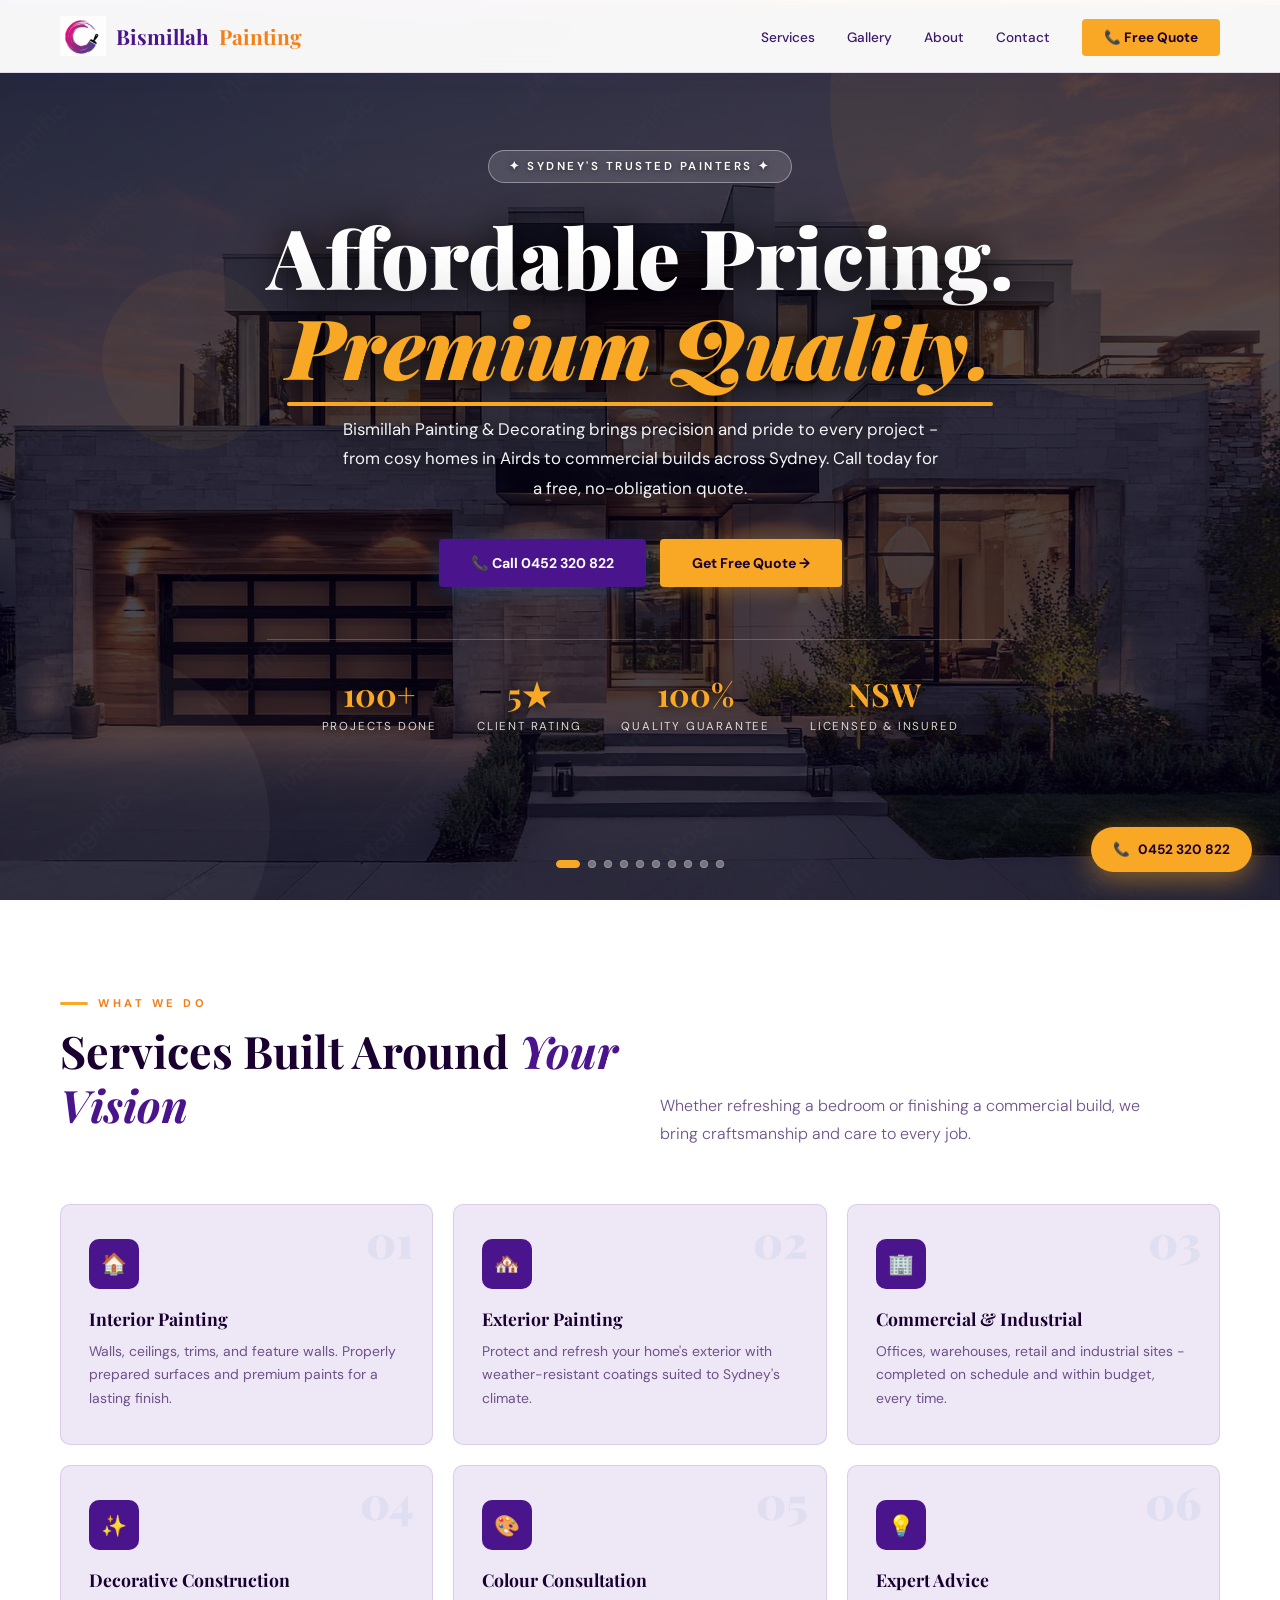
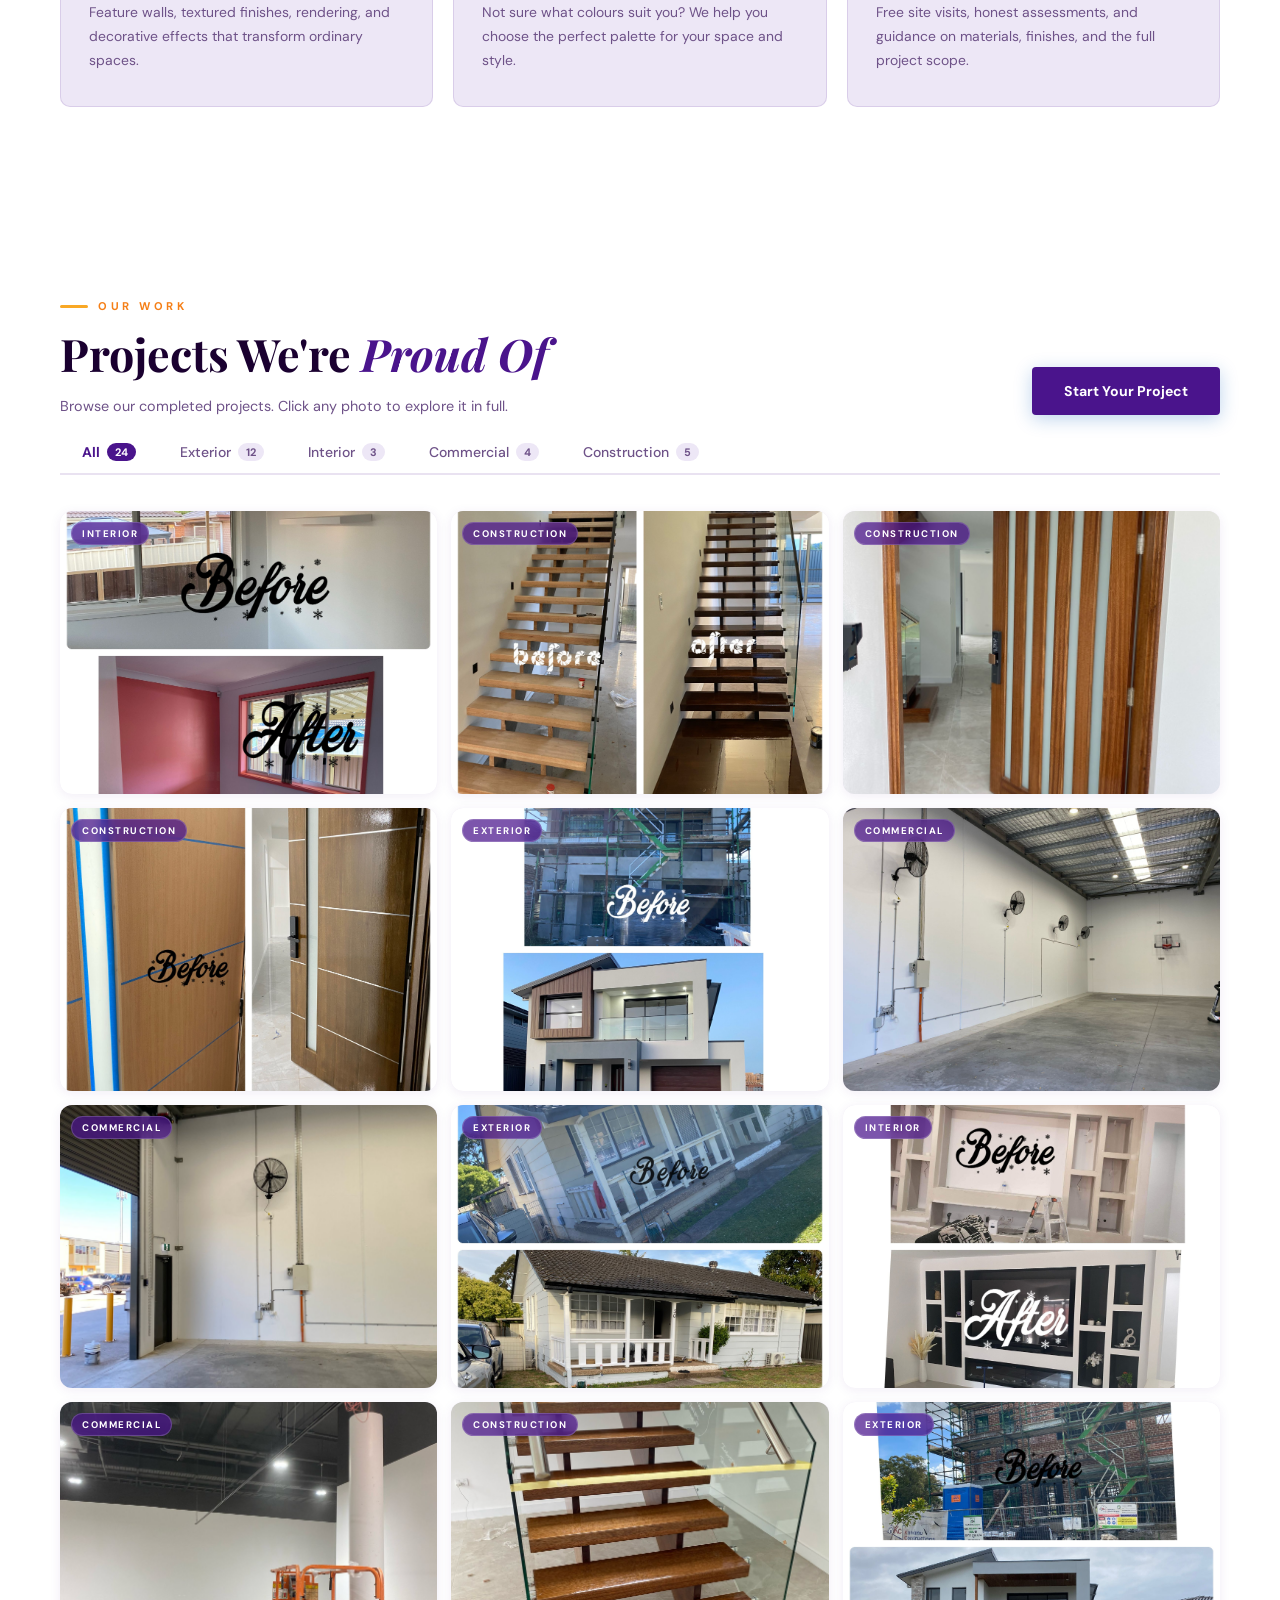
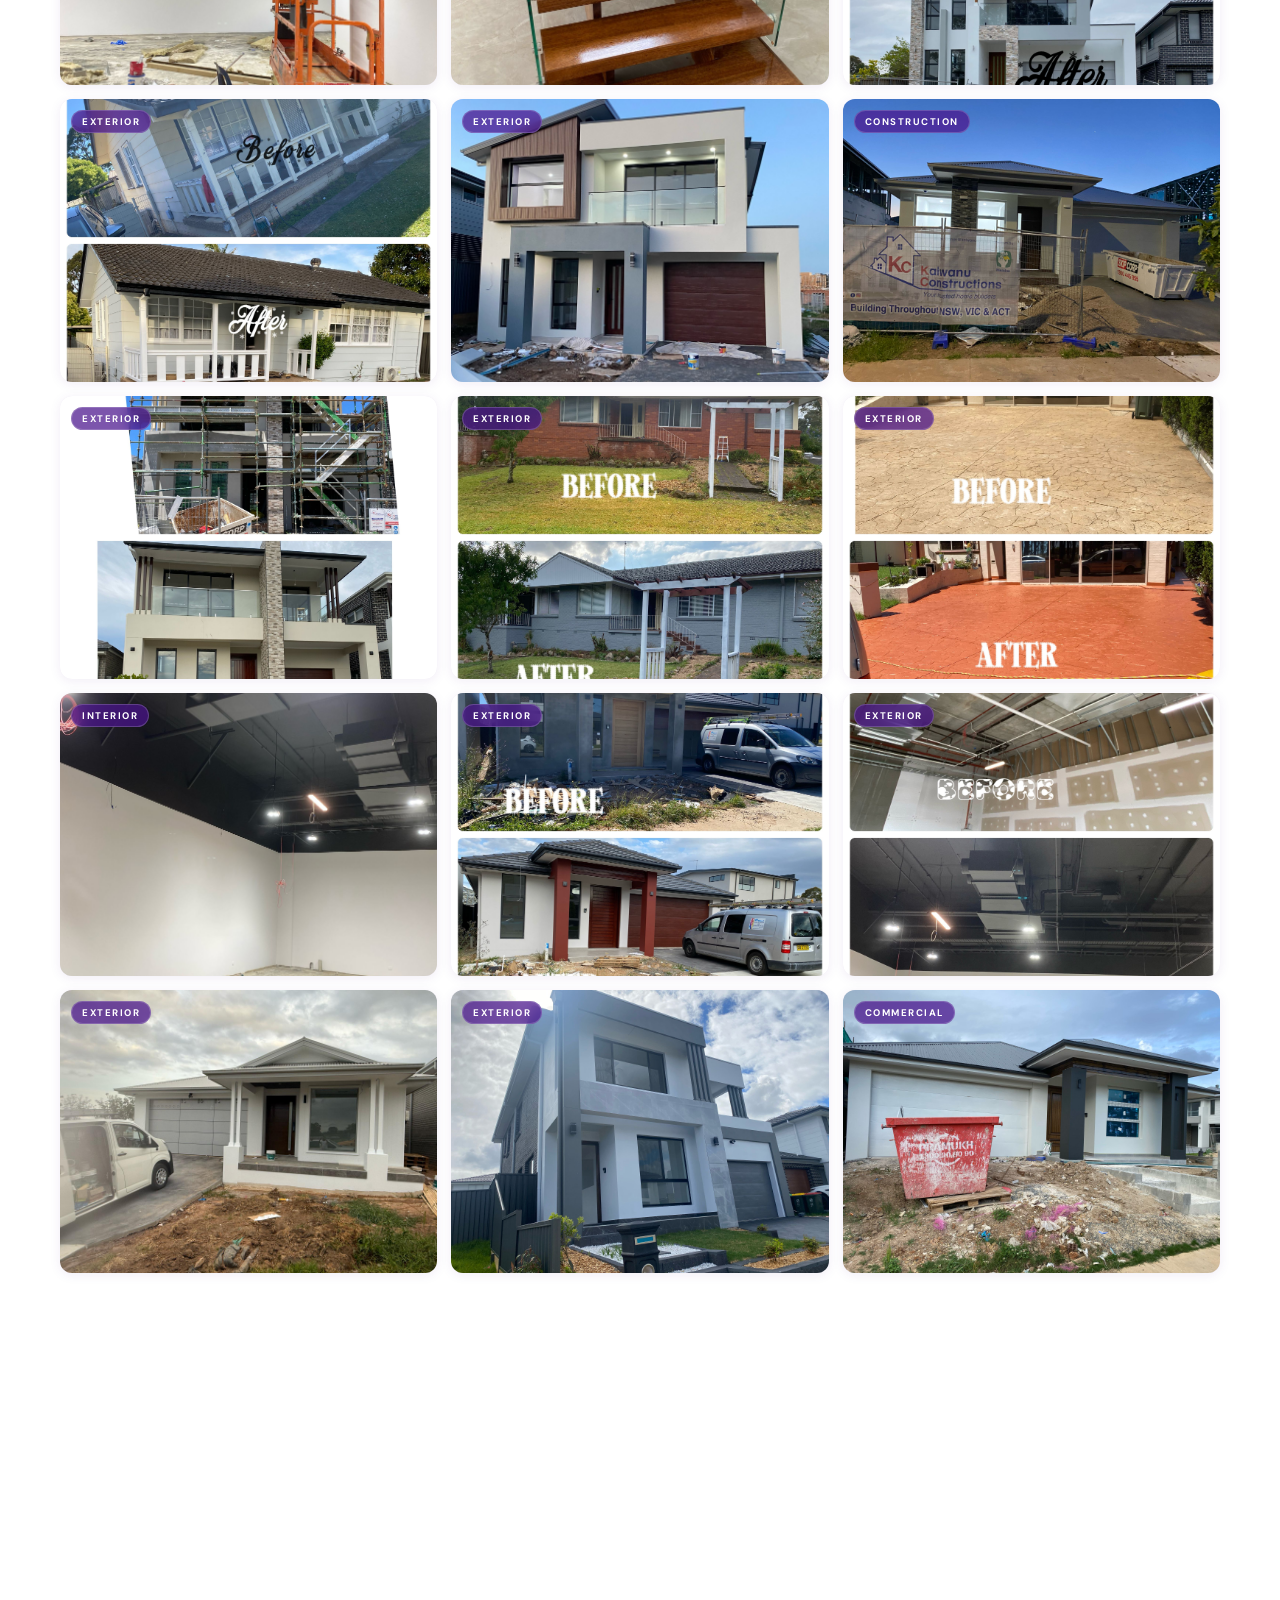
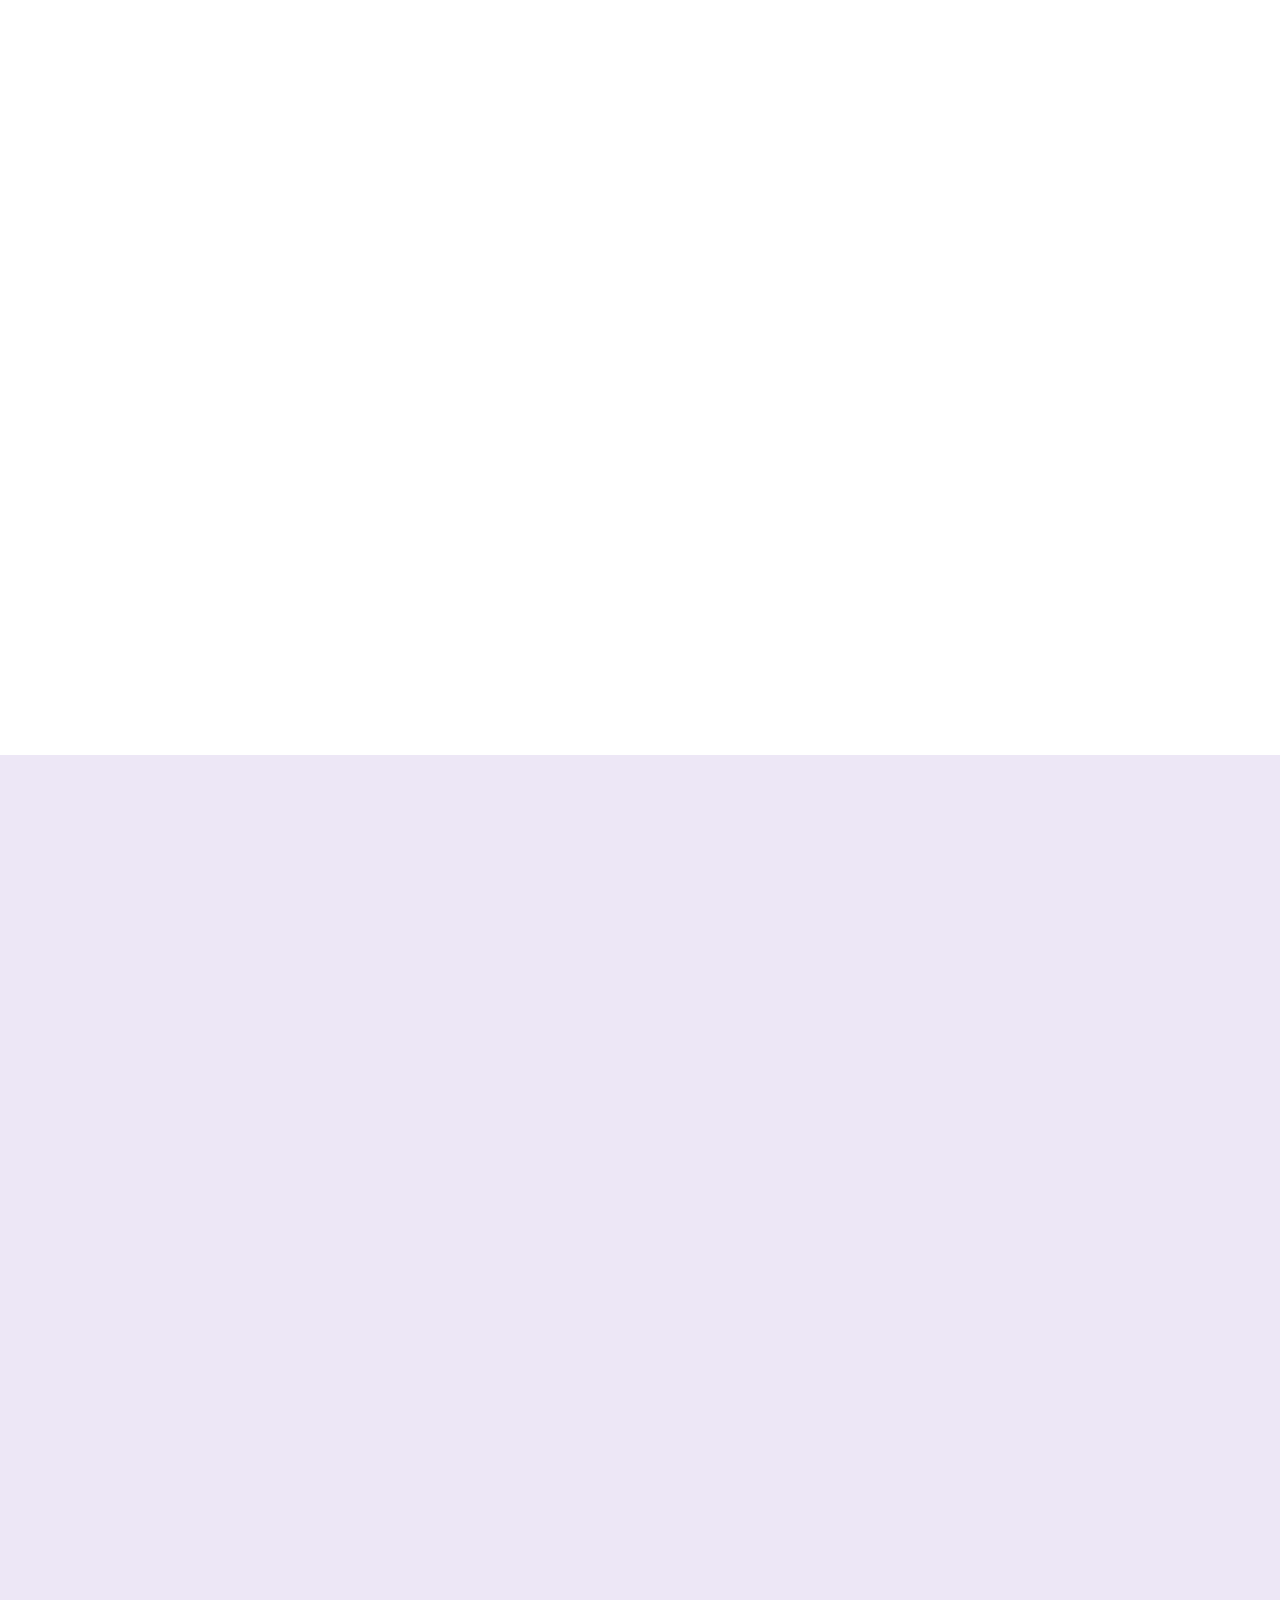
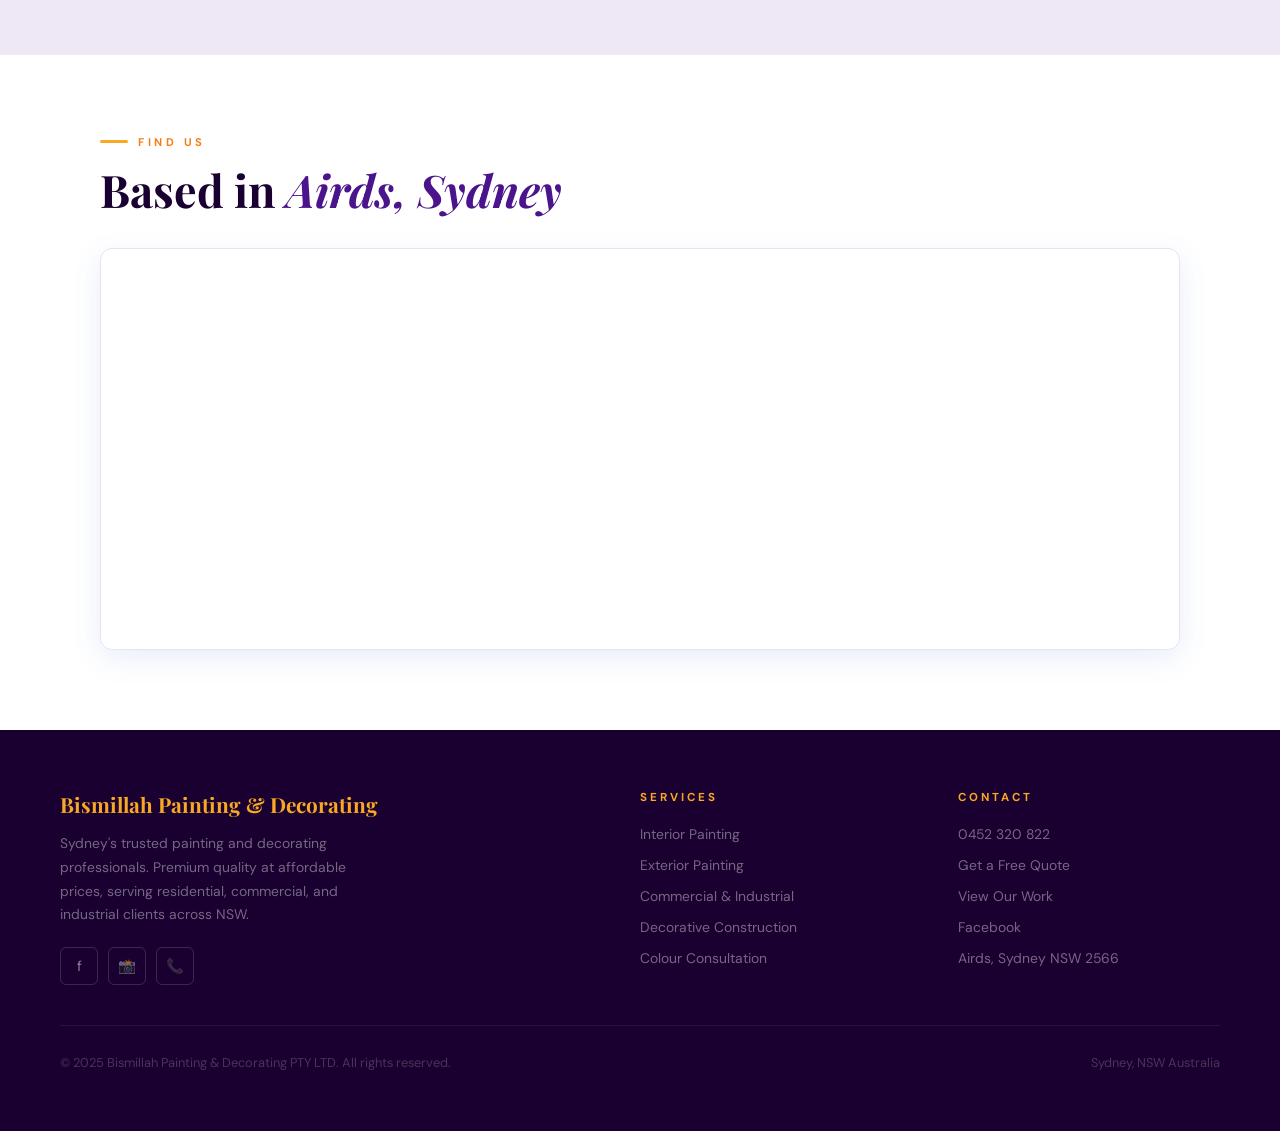
==== commit a5f06067: "Instagram added" ====
--- a/index.html
+++ b/index.html
@@ -6,6 +6,8 @@
 <title>Bismillah Painting & Decorating | Sydney's Premium Painters</title>
 <link rel="preconnect" href="https://fonts.googleapis.com">
 <link href="https://fonts.googleapis.com/css2?family=Playfair+Display:wght@400;700;900&family=DM+Sans:wght@300;400;500&display=swap" rel="stylesheet">
+<link rel="icon" type="image/png" href="images/logo.png">
+<link rel="apple-touch-icon" href="images/logo.png">
 <link rel="stylesheet" href="styles.css">
 </head>
 <body>
@@ -188,7 +190,7 @@
       <div class="contact-item"><div class="contact-icon">📞</div><div><h4>Phone</h4><a href="tel:0452320822">0452 320 822</a></div></div>
       <div class="contact-item"><div class="contact-icon">📍</div><div><h4>Location</h4><p>Kingsbury Street, Airds<br>Sydney, NSW 2566</p></div></div>
       <div class="contact-item"><div class="contact-icon">📘</div><div><h4>Facebook</h4><a href="https://www.facebook.com/profile.php?id=100083475635920" target="_blank">Follow us on Facebook</a></div></div>
-      <div class="contact-item"><div class="contact-icon">📸</div><div><h4>Instagram</h4><p>Coming Soon</p></div></div>
+      <div class="contact-item"><div class="contact-icon">📸</div><div><h4>Instagram</h4><a href="https://www.instagram.com/bismillahpainting.au/" target="_blank">Follow us on Instagram</a></div></div>
     </div>
     <div class="reveal">
       <div class="quote-form-wrap">
@@ -246,7 +248,7 @@
       <p>Sydney's trusted painting and decorating professionals. Premium quality at affordable prices, serving residential, commercial, and industrial clients across NSW.</p>
       <div class="footer-socials">
         <a href="https://www.facebook.com/profile.php?id=100083475635920" target="_blank" class="social-btn" title="Facebook">f</a>
-        <a href="#" class="social-btn" title="Instagram">📸</a>
+        <a href="https://www.instagram.com/bismillahpainting.au/" target="_blank" class="social-btn" title="Instagram">📸</a>
         <a href="tel:0452320822" class="social-btn" title="Call">📞</a>
       </div>
     </div>
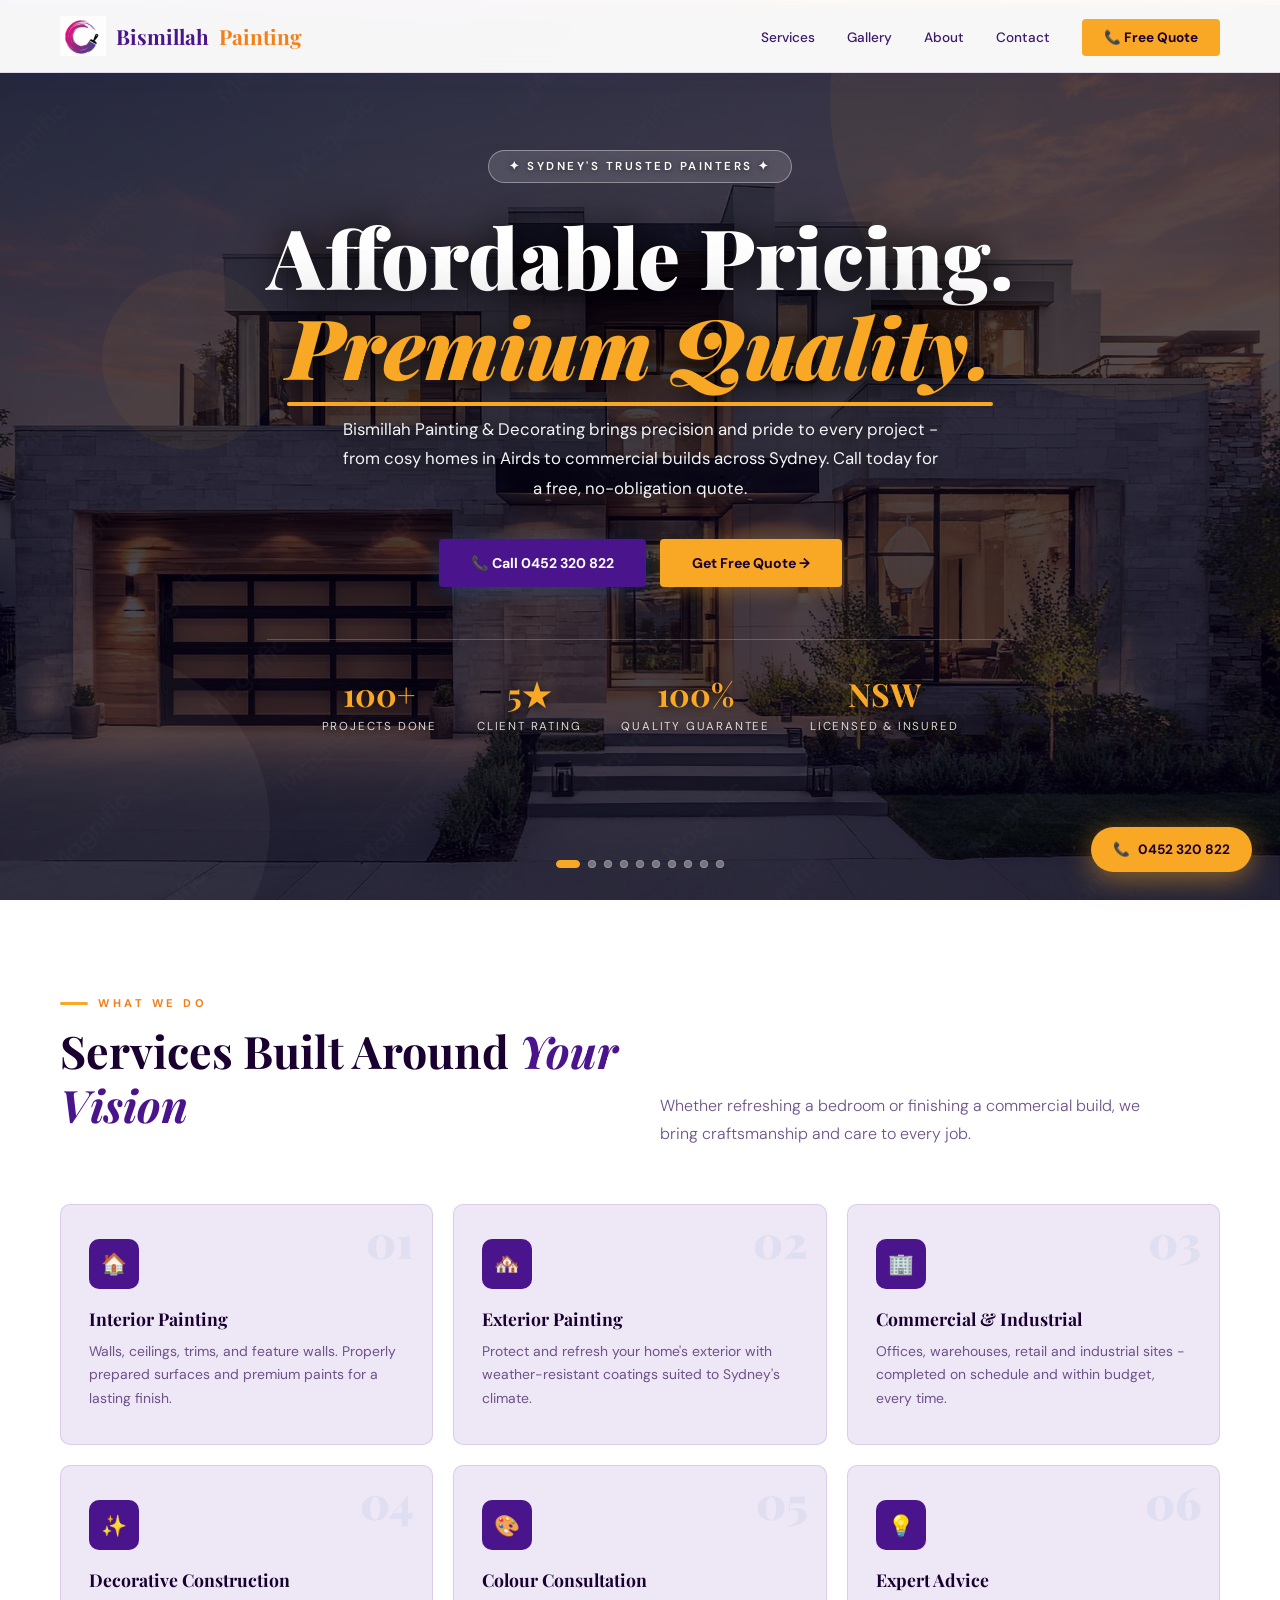
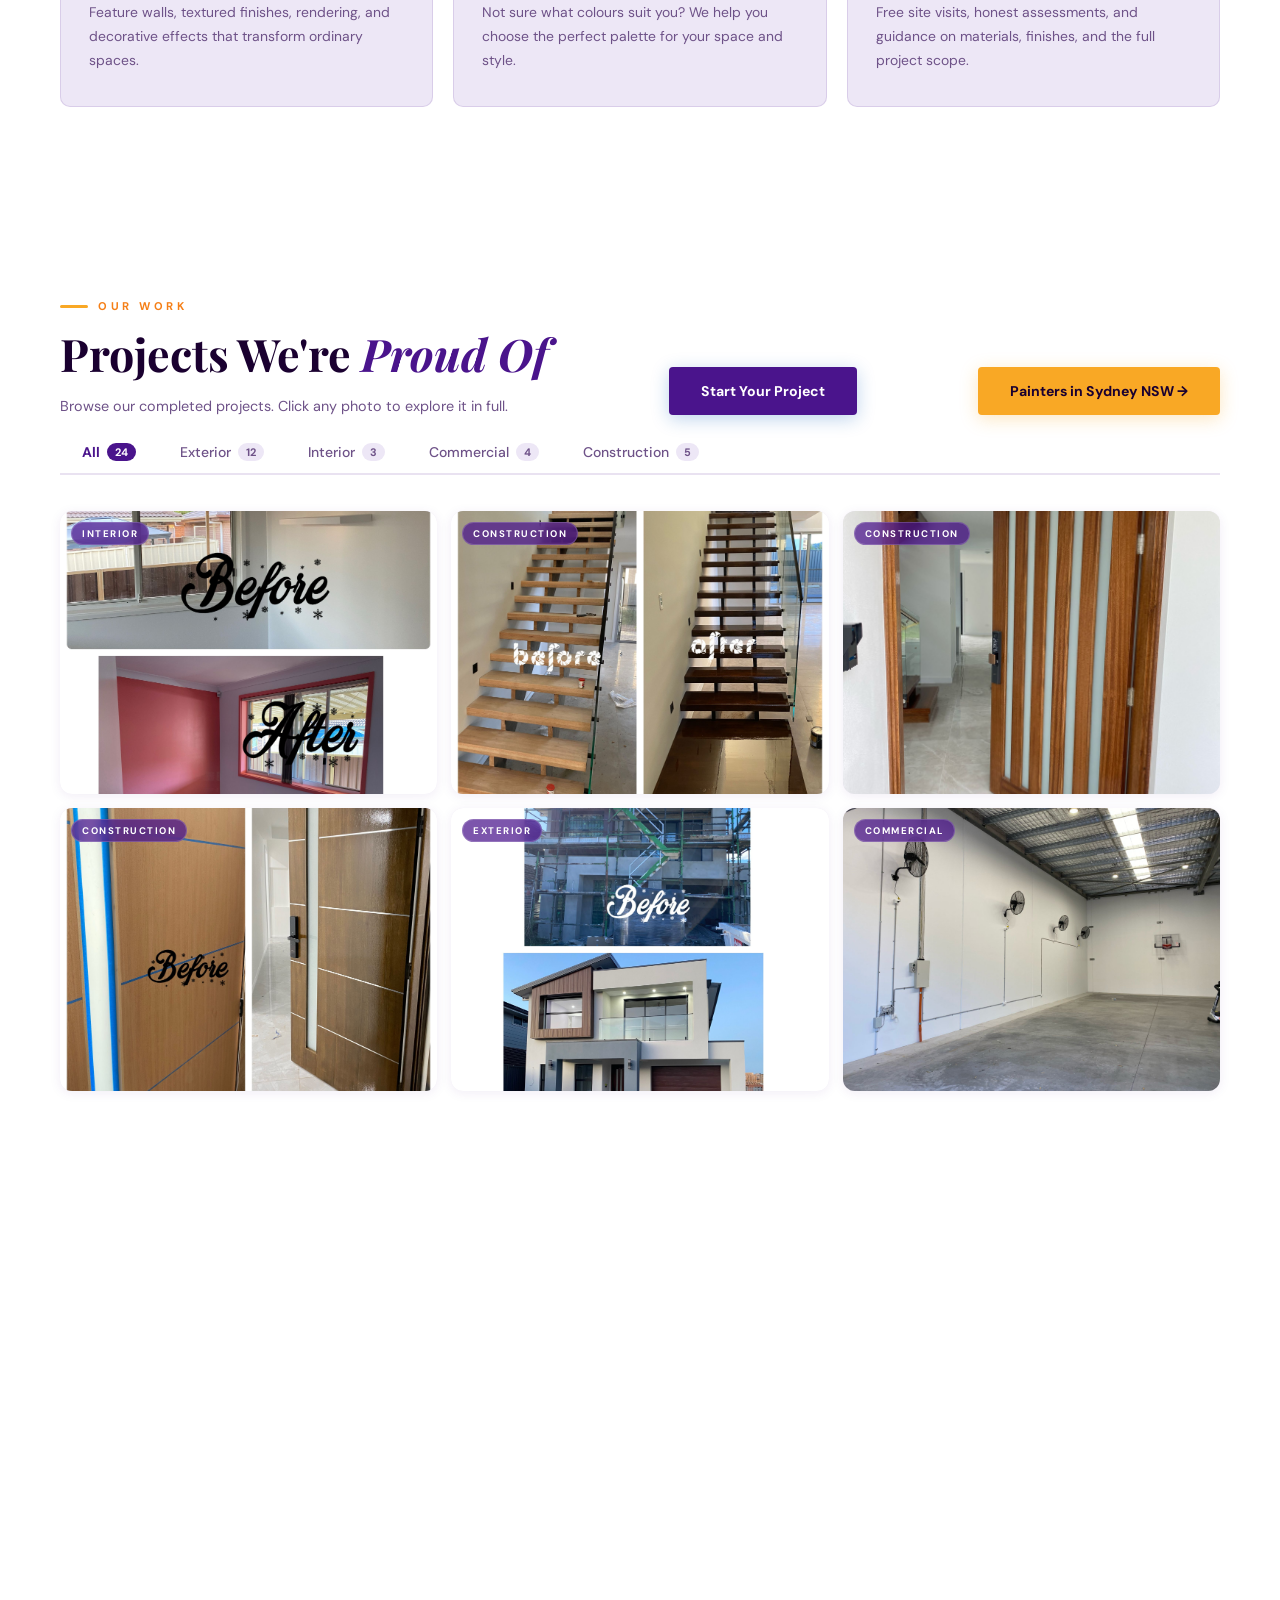
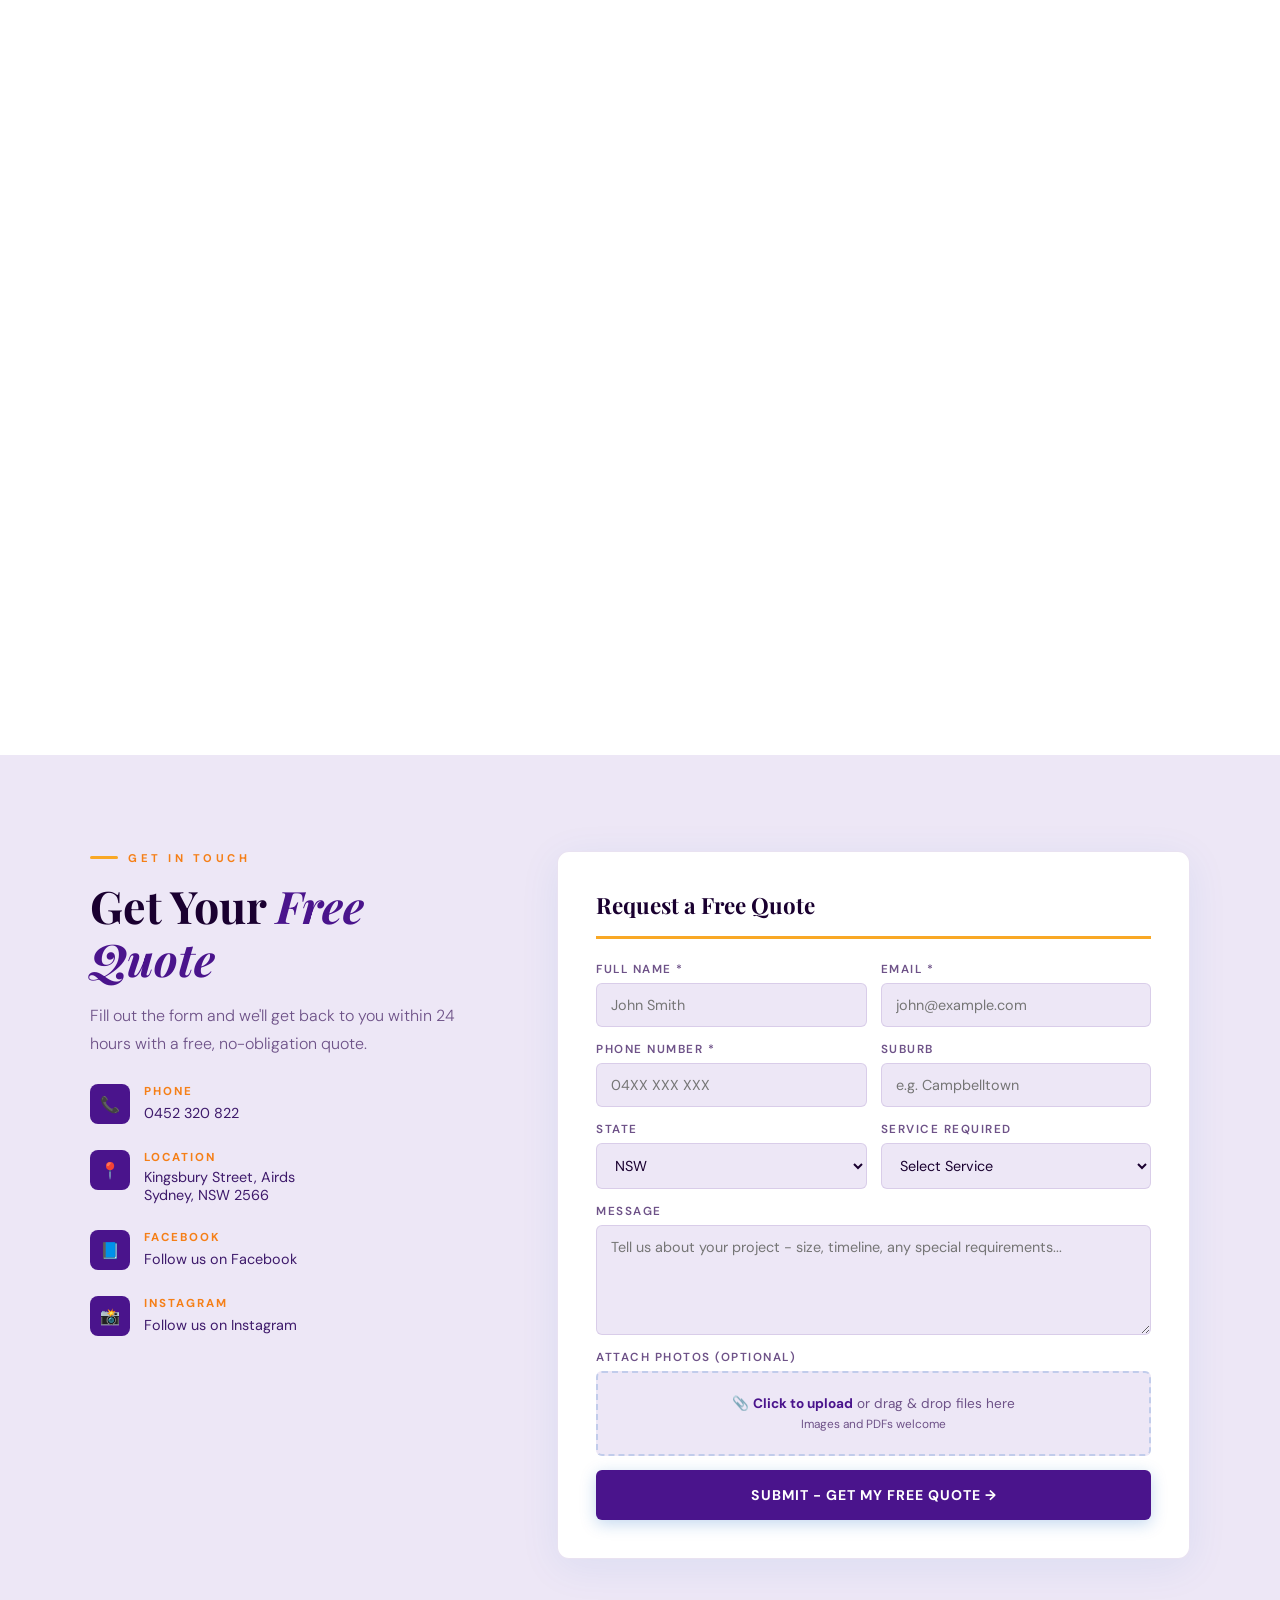
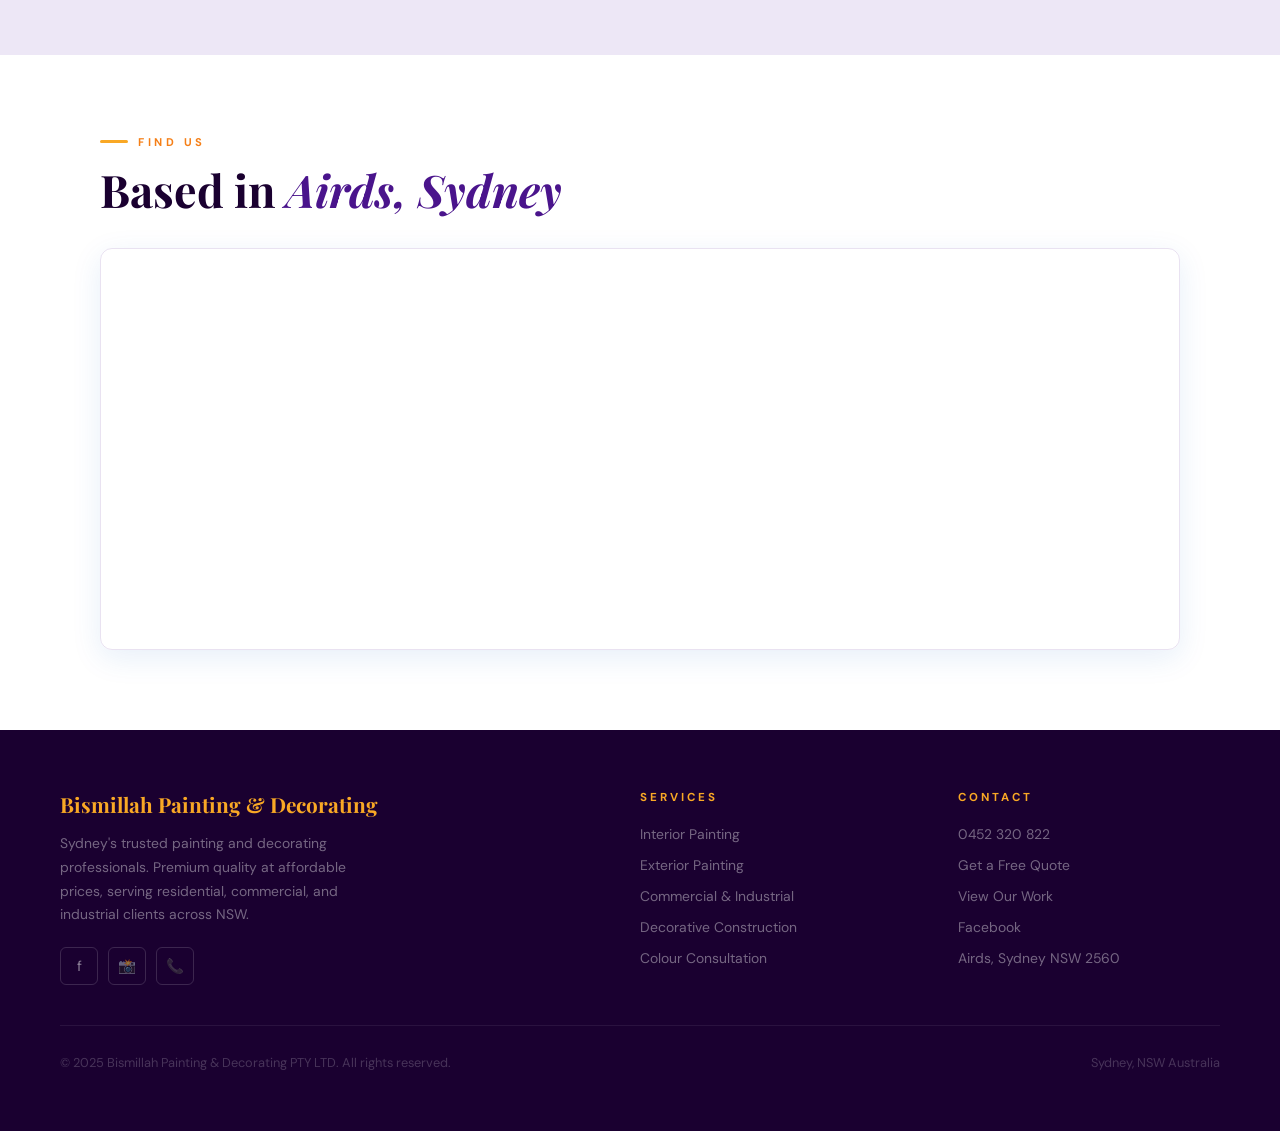
==== commit 342dbaf0: "SEO Done Phase-1" ====
--- a/index.html
+++ b/index.html
@@ -9,6 +9,22 @@
 <link rel="icon" type="image/png" href="images/logo.png">
 <link rel="apple-touch-icon" href="images/logo.png">
 <link rel="stylesheet" href="styles.css">
+
+
+<!-- Primary keywords + location for Sydney painters searches -->
+<meta name="title" content="Bismillah Painting & Decorating | Sydney Premium Painters Campbelltown NSW">
+<meta name="description" content="Bismillah Painting & Decorating are Sydney's trusted painters in Campbelltown NSW. Affordable interior & exterior house painting, commercial decorating, feature walls & colour consultation. Free quote - call 0452 320 822. Based in Airds.">
+
+<!-- Location-specific meta tags (helps Google understand where you serve) -->
+<link rel="canonical" href="https://yourdomain.com"> <!-- replace with your real URL -->
+<meta name="geo.region" content="AU-NSW">
+<meta name="geo.placename" content="Campbelltown">
+<meta name="geo.position" content="-34.07;150.8"> <!-- latitude, longitude of Airds/Campbelltown -->
+<meta name="ICBM" content="-34.07, 150.8">
+
+<!-- Image alt text (important for SEO & accessibility) -->
+<!-- Already in your code - just make sure every image has good alt text, e.g. -->
+<!-- <img src="images/modern-home-painting.jpg" alt="Modern house exterior painted by Bismillah Painting Campbelltown"> -->
 </head>
 <body>
 
@@ -98,6 +114,8 @@
       <p class="gallery-desc">Browse our completed projects. Click any photo to explore it in full.</p>
     </div>
     <a href="#quote" class="btn-primary">Start Your Project</a>
+    <!-- Example in your main index.html -->
+<a href="sydney-campbelltown-painters.html" class="btn-gold">Painters in Sydney NSW →</a>
   </div>
 
   <div class="gallery-tabs reveal" id="galleryTabs">
@@ -109,32 +127,7 @@
     <div class="gtab-indicator" id="gtabIndicator"></div>
   </div>
 
-  <div class="gallery-grid" id="galleryGrid">
-    <div class="gcard" data-cat="interior" onclick="openLightbox(0)"><img src="images/IMG-20250220-WA0029.jpg" alt="Interior Painting" loading="lazy"><div class="gcard-overlay"><span class="gcard-cat">Interior</span><h4 class="gcard-title">Interior Painting</h4><span class="gcard-btn">View Project ↗</span></div><div class="gcard-tag">Interior</div></div>
-    <div class="gcard" data-cat="construction" onclick="openLightbox(1)"><img src="images/IMG-20250220-WA0030.jpg" alt="Staircase Finishing" loading="lazy"><div class="gcard-overlay"><span class="gcard-cat">Construction</span><h4 class="gcard-title">Staircase Finishing</h4><span class="gcard-btn">View Project ↗</span></div><div class="gcard-tag">Construction</div></div>
-    <div class="gcard" data-cat="construction" onclick="openLightbox(2)"><img src="images/IMG-20250220-WA0031.jpg" alt="Timber Door" loading="lazy"><div class="gcard-overlay"><span class="gcard-cat">Construction</span><h4 class="gcard-title">Timber Door</h4><span class="gcard-btn">View Project ↗</span></div><div class="gcard-tag">Construction</div></div>
-    <div class="gcard" data-cat="construction" onclick="openLightbox(3)"><img src="images/IMG-20250220-WA0032.jpg" alt="Door Transformation" loading="lazy"><div class="gcard-overlay"><span class="gcard-cat">Construction</span><h4 class="gcard-title">Door Transformation</h4><span class="gcard-btn">View Project ↗</span></div><div class="gcard-tag">Construction</div></div>
-    <div class="gcard" data-cat="exterior" onclick="openLightbox(4)"><img src="images/IMG-20250220-WA0033.jpg" alt="New Home Exterior" loading="lazy"><div class="gcard-overlay"><span class="gcard-cat">Exterior</span><h4 class="gcard-title">New Home Exterior</h4><span class="gcard-btn">View Project ↗</span></div><div class="gcard-tag">Exterior</div></div>
-    <div class="gcard" data-cat="commercial" onclick="openLightbox(5)"><img src="images/IMG-20250220-WA0034.jpg" alt="Commercial Warehouse" loading="lazy"><div class="gcard-overlay"><span class="gcard-cat">Commercial</span><h4 class="gcard-title">Commercial Warehouse</h4><span class="gcard-btn">View Project ↗</span></div><div class="gcard-tag">Commercial</div></div>
-    <div class="gcard" data-cat="commercial" onclick="openLightbox(6)"><img src="images/IMG-20250220-WA0035.jpg" alt="Industrial Site" loading="lazy"><div class="gcard-overlay"><span class="gcard-cat">Commercial</span><h4 class="gcard-title">Industrial Site</h4><span class="gcard-btn">View Project ↗</span></div><div class="gcard-tag">Commercial</div></div>
-    <div class="gcard" data-cat="exterior" onclick="openLightbox(7)"><img src="images/IMG-20250220-WA0036.jpg" alt="House Repaint" loading="lazy"><div class="gcard-overlay"><span class="gcard-cat">Exterior</span><h4 class="gcard-title">House Repaint</h4><span class="gcard-btn">View Project ↗</span></div><div class="gcard-tag">Exterior</div></div>
-    <div class="gcard" data-cat="interior" onclick="openLightbox(8)"><img src="images/IMG-20250220-WA0037.jpg" alt="Feature Wall Unit" loading="lazy"><div class="gcard-overlay"><span class="gcard-cat">Interior</span><h4 class="gcard-title">Feature Wall Unit</h4><span class="gcard-btn">View Project ↗</span></div><div class="gcard-tag">Interior</div></div>
-    <div class="gcard" data-cat="commercial" onclick="openLightbox(9)"><img src="images/IMG-20250220-WA0038.jpg" alt="Commercial Fit-Out" loading="lazy"><div class="gcard-overlay"><span class="gcard-cat">Commercial</span><h4 class="gcard-title">Commercial Fit-Out</h4><span class="gcard-btn">View Project ↗</span></div><div class="gcard-tag">Commercial</div></div>
-    <div class="gcard" data-cat="construction" onclick="openLightbox(10)"><img src="images/IMG-20250220-WA0039.jpg" alt="Staircase Staining" loading="lazy"><div class="gcard-overlay"><span class="gcard-cat">Construction</span><h4 class="gcard-title">Staircase Staining</h4><span class="gcard-btn">View Project ↗</span></div><div class="gcard-tag">Construction</div></div>
-    <div class="gcard" data-cat="exterior" onclick="openLightbox(11)"><img src="images/IMG-20250220-WA0040.jpg" alt="Modern Home" loading="lazy"><div class="gcard-overlay"><span class="gcard-cat">Exterior</span><h4 class="gcard-title">Modern Home</h4><span class="gcard-btn">View Project ↗</span></div><div class="gcard-tag">Exterior</div></div>
-    <div class="gcard" data-cat="exterior" onclick="openLightbox(12)"><img src="images/IMG-20250220-WA0041.jpg" alt="Exterior Refresh" loading="lazy"><div class="gcard-overlay"><span class="gcard-cat">Exterior</span><h4 class="gcard-title">Exterior Refresh</h4><span class="gcard-btn">View Project ↗</span></div><div class="gcard-tag">Exterior</div></div>
-    <div class="gcard" data-cat="exterior" onclick="openLightbox(13)"><img src="images/IMG-20250220-WA0042.jpg" alt="New Build Exterior" loading="lazy"><div class="gcard-overlay"><span class="gcard-cat">Exterior</span><h4 class="gcard-title">New Build Exterior</h4><span class="gcard-btn">View Project ↗</span></div><div class="gcard-tag">Exterior</div></div>
-    <div class="gcard" data-cat="construction" onclick="openLightbox(14)"><img src="images/IMG-20250220-WA0043.jpg" alt="Construction Project" loading="lazy"><div class="gcard-overlay"><span class="gcard-cat">Construction</span><h4 class="gcard-title">Construction Project</h4><span class="gcard-btn">View Project ↗</span></div><div class="gcard-tag">Construction</div></div>
-    <div class="gcard" data-cat="exterior" onclick="openLightbox(15)"><img src="images/IMG-20250220-WA0044.jpg" alt="Duplex Exterior" loading="lazy"><div class="gcard-overlay"><span class="gcard-cat">Exterior</span><h4 class="gcard-title">Duplex Exterior</h4><span class="gcard-btn">View Project ↗</span></div><div class="gcard-tag">Exterior</div></div>
-    <div class="gcard" data-cat="exterior" onclick="openLightbox(16)"><img src="images/IMG-20250220-WA0045.jpg" alt="Brick Exterior Paint" loading="lazy"><div class="gcard-overlay"><span class="gcard-cat">Exterior</span><h4 class="gcard-title">Brick Exterior Paint</h4><span class="gcard-btn">View Project ↗</span></div><div class="gcard-tag">Exterior</div></div>
-    <div class="gcard" data-cat="exterior" onclick="openLightbox(17)"><img src="images/IMG-20250220-WA0046.jpg" alt="Residential Exterior" loading="lazy"><div class="gcard-overlay"><span class="gcard-cat">Exterior</span><h4 class="gcard-title">Residential Exterior</h4><span class="gcard-btn">View Project ↗</span></div><div class="gcard-tag">Exterior</div></div>
-    <div class="gcard" data-cat="interior" onclick="openLightbox(18)"><img src="images/IMG-20250220-WA0047.jpg" alt="Interior Finishing" loading="lazy"><div class="gcard-overlay"><span class="gcard-cat">Interior</span><h4 class="gcard-title">Interior Finishing</h4><span class="gcard-btn">View Project ↗</span></div><div class="gcard-tag">Interior</div></div>
-    <div class="gcard" data-cat="exterior" onclick="openLightbox(19)"><img src="images/IMG-20250220-WA0048.jpg" alt="Premium Exterior" loading="lazy"><div class="gcard-overlay"><span class="gcard-cat">Exterior</span><h4 class="gcard-title">Premium Exterior</h4><span class="gcard-btn">View Project ↗</span></div><div class="gcard-tag">Exterior</div></div>
-    <div class="gcard" data-cat="exterior" onclick="openLightbox(20)"><img src="images/IMG-20250220-WA0049.jpg" alt="Home Transformation" loading="lazy"><div class="gcard-overlay"><span class="gcard-cat">Exterior</span><h4 class="gcard-title">Home Transformation</h4><span class="gcard-btn">View Project ↗</span></div><div class="gcard-tag">Exterior</div></div>
-    <div class="gcard" data-cat="exterior" onclick="openLightbox(21)"><img src="images/IMG-20250220-WA0006.jpg" alt="Exterior Painting" loading="lazy"><div class="gcard-overlay"><span class="gcard-cat">Exterior</span><h4 class="gcard-title">Exterior Painting</h4><span class="gcard-btn">View Project ↗</span></div><div class="gcard-tag">Exterior</div></div>
-    <div class="gcard" data-cat="exterior" onclick="openLightbox(22)"><img src="images/IMG-20250220-WA0009.jpg" alt="Residential Project" loading="lazy"><div class="gcard-overlay"><span class="gcard-cat">Exterior</span><h4 class="gcard-title">Residential Project</h4><span class="gcard-btn">View Project ↗</span></div><div class="gcard-tag">Exterior</div></div>
-    <div class="gcard" data-cat="commercial" onclick="openLightbox(23)"><img src="images/IMG-20250220-WA0013.jpg" alt="Commercial Project" loading="lazy"><div class="gcard-overlay"><span class="gcard-cat">Commercial</span><h4 class="gcard-title">Commercial Project</h4><span class="gcard-btn">View Project ↗</span></div><div class="gcard-tag">Commercial</div></div>
-  </div>
+  <div class="gallery-grid" id="galleryGrid"></div>
 
   <div class="gallery-cta reveal">
     <p>Inspired by what you see?</p>
@@ -236,7 +229,24 @@
   <div class="map-wrapper">
     <div class="map-header reveal"><div class="section-label">Find Us</div><h2 class="section-title">Based in <em>Airds, Sydney</em></h2></div>
     <div class="map-container reveal">
-      <iframe src="https://www.google.com/maps/embed?pb=!1m18!1m12!1m3!1d3310.123!2d150.8!3d-34.07!2m3!1f0!2f0!3f0!3m2!1i1024!2i768!4f13.1!3m3!1m2!1s0x0%3A0x0!2sKingsbury+St%2C+Airds+NSW+2566!5e0!3m2!1sen!2sau!4v1680000000000" allowfullscreen="" loading="lazy" referrerpolicy="no-referrer-when-downgrade" title="Bismillah Painting - Airds Sydney"></iframe>
+
+      <script type="application/ld+json">
+{
+  "@context": "https://schema.org",
+  "@type": "Place",
+  "name": "Bismillah Painting",
+  "address": {
+    "@type": "PostalAddress",
+    "streetAddress": "Kingsbury Street",
+    "addressLocality": "Airds",
+    "addressRegion": "NSW",
+    "postalCode": "2560"
+  },
+  "telephone": "0452 320 822",
+  "url": "https://bismillahpainting.com.au"
+}
+</script>
+      <iframe src="https://www.google.com/maps/embed?pb=!1m18!1m12!1m3!1d3310.123!2d150.8!3d-34.07!2m3!1f0!2f0!3f0!3m2!1i1024!2i768!4f13.1!3m3!1m2!1s0x0%3A0x0!2sKingsbury+St%2C+Airds+NSW+2560!5e0!3m2!1sen!2sau!4v1680000000000" allowfullscreen="" loading="lazy" referrerpolicy="no-referrer-when-downgrade" title="Bismillah Painting - Airds Sydney"></iframe>
     </div>
   </div>
 </div>
@@ -269,7 +279,7 @@
         <li><a href="#quote">Get a Free Quote</a></li>
         <li><a href="#gallery">View Our Work</a></li>
         <li><a href="https://www.facebook.com/profile.php?id=100083475635920" target="_blank">Facebook</a></li>
-        <li><a href="#location">Airds, Sydney NSW 2566</a></li>
+        <li><a href="#location">Airds, Sydney NSW 2560</a></li>
       </ul>
     </div>
   </div>
@@ -284,34 +294,76 @@
 <script>
   function toggleMenu() { document.getElementById('mobileMenu').classList.toggle('open'); }
 
-  const galleryData = [
-    { src: 'images/IMG-20250220-WA0029.jpg', title: 'Interior Painting',    cat: 'Interior'     },
-    { src: 'images/IMG-20250220-WA0030.jpg', title: 'Staircase Finishing',  cat: 'Construction' },
-    { src: 'images/IMG-20250220-WA0031.jpg', title: 'Timber Door',          cat: 'Construction' },
-    { src: 'images/IMG-20250220-WA0032.jpg', title: 'Door Transformation',  cat: 'Construction' },
-    { src: 'images/IMG-20250220-WA0033.jpg', title: 'New Home Exterior',    cat: 'Exterior'     },
-    { src: 'images/IMG-20250220-WA0034.jpg', title: 'Commercial Warehouse', cat: 'Commercial'   },
-    { src: 'images/IMG-20250220-WA0035.jpg', title: 'Industrial Site',      cat: 'Commercial'   },
-    { src: 'images/IMG-20250220-WA0036.jpg', title: 'House Repaint',        cat: 'Exterior'     },
-    { src: 'images/IMG-20250220-WA0037.jpg', title: 'Feature Wall Unit',    cat: 'Interior'     },
-    { src: 'images/IMG-20250220-WA0038.jpg', title: 'Commercial Fit-Out',   cat: 'Commercial'   },
-    { src: 'images/IMG-20250220-WA0039.jpg', title: 'Staircase Staining',   cat: 'Construction' },
-    { src: 'images/IMG-20250220-WA0040.jpg', title: 'Modern Home',          cat: 'Exterior'     },
-    { src: 'images/IMG-20250220-WA0041.jpg', title: 'Exterior Refresh',     cat: 'Exterior'     },
-    { src: 'images/IMG-20250220-WA0042.jpg', title: 'New Build Exterior',   cat: 'Exterior'     },
-    { src: 'images/IMG-20250220-WA0043.jpg', title: 'Construction Project', cat: 'Construction' },
-    { src: 'images/IMG-20250220-WA0044.jpg', title: 'Duplex Exterior',      cat: 'Exterior'     },
-    { src: 'images/IMG-20250220-WA0045.jpg', title: 'Brick Exterior Paint', cat: 'Exterior'     },
-    { src: 'images/IMG-20250220-WA0046.jpg', title: 'Residential Exterior', cat: 'Exterior'     },
-    { src: 'images/IMG-20250220-WA0047.jpg', title: 'Interior Finishing',   cat: 'Interior'     },
-    { src: 'images/IMG-20250220-WA0048.jpg', title: 'Premium Exterior',     cat: 'Exterior'     },
-    { src: 'images/IMG-20250220-WA0049.jpg', title: 'Home Transformation',  cat: 'Exterior'     },
-    { src: 'images/IMG-20250220-WA0006.jpg', title: 'Exterior Painting',    cat: 'Exterior'     },
-    { src: 'images/IMG-20250220-WA0009.jpg', title: 'Residential Project',  cat: 'Exterior'     },
-    { src: 'images/IMG-20250220-WA0013.jpg', title: 'Commercial Project',   cat: 'Commercial'   },
+  let galleryData = [];
+  let currentLightbox = 0;
+  let visibleImages = [];
+
+  const FALLBACK_GALLERY = [
+    { src: 'images/IMG-20250220-WA0029.jpg', title: 'Interior Painting',    cat: 'interior'     },
+    { src: 'images/IMG-20250220-WA0030.jpg', title: 'Staircase Finishing',  cat: 'construction' },
+    { src: 'images/IMG-20250220-WA0031.jpg', title: 'Timber Door',          cat: 'construction' },
+    { src: 'images/IMG-20250220-WA0032.jpg', title: 'Door Transformation',  cat: 'construction' },
+    { src: 'images/IMG-20250220-WA0033.jpg', title: 'New Home Exterior',    cat: 'exterior'     },
+    { src: 'images/IMG-20250220-WA0034.jpg', title: 'Commercial Warehouse', cat: 'commercial'   },
+    { src: 'images/IMG-20250220-WA0035.jpg', title: 'Industrial Site',      cat: 'commercial'   },
+    { src: 'images/IMG-20250220-WA0036.jpg', title: 'House Repaint',        cat: 'exterior'     },
+    { src: 'images/IMG-20250220-WA0037.jpg', title: 'Feature Wall Unit',    cat: 'interior'     },
+    { src: 'images/IMG-20250220-WA0038.jpg', title: 'Commercial Fit-Out',   cat: 'commercial'   },
+    { src: 'images/IMG-20250220-WA0039.jpg', title: 'Staircase Staining',   cat: 'construction' },
+    { src: 'images/IMG-20250220-WA0040.jpg', title: 'Modern Home',          cat: 'exterior'     },
+    { src: 'images/IMG-20250220-WA0041.jpg', title: 'Exterior Refresh',     cat: 'exterior'     },
+    { src: 'images/IMG-20250220-WA0042.jpg', title: 'New Build Exterior',   cat: 'exterior'     },
+    { src: 'images/IMG-20250220-WA0043.jpg', title: 'Construction Project', cat: 'construction' },
+    { src: 'images/IMG-20250220-WA0044.jpg', title: 'Duplex Exterior',      cat: 'exterior'     },
+    { src: 'images/IMG-20250220-WA0045.jpg', title: 'Brick Exterior Paint', cat: 'exterior'     },
+    { src: 'images/IMG-20250220-WA0046.jpg', title: 'Residential Exterior', cat: 'exterior'     },
+    { src: 'images/IMG-20250220-WA0047.jpg', title: 'Interior Finishing',   cat: 'interior'     },
+    { src: 'images/IMG-20250220-WA0048.jpg', title: 'Premium Exterior',     cat: 'exterior'     },
+    { src: 'images/IMG-20250220-WA0049.jpg', title: 'Home Transformation',  cat: 'exterior'     },
+    { src: 'images/IMG-20250220-WA0006.jpg', title: 'Exterior Painting',    cat: 'exterior'     },
+    { src: 'images/IMG-20250220-WA0009.jpg', title: 'Residential Project',  cat: 'exterior'     },
+    { src: 'images/IMG-20250220-WA0013.jpg', title: 'Commercial Project',   cat: 'commercial'   },
   ];
-  let currentLightbox = 0;
-  let visibleImages = [...Array(galleryData.length).keys()];
+
+  function buildGallery(data) {
+    galleryData = data;
+    visibleImages = [...Array(data.length).keys()];
+    const grid = document.getElementById('galleryGrid');
+    grid.innerHTML = data.map(function(item, i) {
+      const cd = item.cat.charAt(0).toUpperCase() + item.cat.slice(1);
+      return '<div class="gcard reveal" data-cat="' + item.cat + '" onclick="openLightbox(' + i + ')">'
+        + '<img src="' + item.src + '" alt="' + item.title + '" loading="lazy">'
+        + '<div class="gcard-overlay"><span class="gcard-cat">' + cd + '</span>'
+        + '<h4 class="gcard-title">' + item.title + '</h4>'
+        + '<span class="gcard-btn">View Project ↗</span></div>'
+        + '<div class="gcard-tag">' + cd + '</div></div>';
+    }).join('');
+    // Update tab counts
+    const counts = {};
+    data.forEach(function(item) { counts[item.cat] = (counts[item.cat] || 0) + 1; });
+    document.querySelectorAll('.gtab').forEach(function(btn) {
+      const m = (btn.getAttribute('onclick') || '').match(/'([^']+)'/);
+      if (m) {
+        const count = m[1] === 'all' ? data.length : (counts[m[1]] || 0);
+        const span = btn.querySelector('.gtab-count');
+        if (span) span.textContent = count;
+      }
+    });
+    // Re-run scroll reveal on new cards
+    document.querySelectorAll('.gcard.reveal').forEach(function(el) { observer.observe(el); });
+    // Reposition tab indicator
+    const active = document.querySelector('.gtab.active');
+    if (active) {
+      const ind = document.getElementById('gtabIndicator');
+      ind.style.left = active.offsetLeft + 'px';
+      ind.style.width = active.offsetWidth + 'px';
+    }
+  }
+
+  fetch('gallery-data.json')
+    .then(function(r) { return r.json(); })
+    .then(function(data) { buildGallery(data); })
+    .catch(function() { buildGallery(FALLBACK_GALLERY); });
 
   function filterGallery(cat, btn) {
     document.querySelectorAll('.gtab').forEach(b => b.classList.remove('active'));
@@ -342,7 +394,8 @@
   function updateLightbox(idx) {
     document.getElementById('lightboxImg').src = galleryData[idx].src;
     document.getElementById('lbTitle').textContent = galleryData[idx].title;
-    document.getElementById('lbCat').textContent = galleryData[idx].cat;
+    const cat = galleryData[idx].cat;
+    document.getElementById('lbCat').textContent = cat.charAt(0).toUpperCase() + cat.slice(1);
     const pos = visibleImages.indexOf(idx);
     document.getElementById('lbCounter').textContent = (pos + 1) + ' / ' + visibleImages.length;
   }
@@ -442,10 +495,246 @@
     }
   })();
 
-  const observer = new IntersectionObserver(entries => {
-    entries.forEach(e => { if (e.isIntersecting) { e.target.classList.add('visible'); observer.unobserve(e.target); } });
+  const observer = new IntersectionObserver(function(entries) {
+    entries.forEach(function(e) { if (e.isIntersecting) { e.target.classList.add('visible'); observer.unobserve(e.target); } });
   }, { threshold: 0.1 });
-  document.querySelectorAll('.reveal').forEach(el => observer.observe(el));
+  document.querySelectorAll('.reveal').forEach(function(el) { observer.observe(el); });
 </script>
+
+
+
+<!-- Bismillah Painting Local Business Schema -->
+<script type="application/ld+json">
+{
+  "@context": "https://schema.org",
+  "@type": "PaintingAndDecoratingService",
+  "name": "Bismillah Painting & Decorating",
+  "url": "https://YOURDOMAIN.com",
+  "telephone": "+61452320822",
+  "image": "https://YOURDOMAIN.com/images/logo.png",
+  "logo": "https://YOURDOMAIN.com/images/logo.png",
+  "description": "Bismillah Painting & Decorating are trusted local painters based in Airds, Campbelltown NSW. We provide affordable, premium quality interior, exterior, commercial and decorative painting services across Campbelltown, Macarthur, South-West Sydney and selected areas of Greater Sydney.",
+  "address": {
+    "@type": "PostalAddress",
+    "streetAddress": "Kingsbury Street",
+    "addressLocality": "Airds",
+    "addressRegion": "NSW",
+    "postalCode": "2566",
+    "addressCountry": "AU"
+  },
+  "geo": {
+    "@type": "GeoCoordinates",
+    "latitude": -34.07,
+    "longitude": 150.82
+  },
+  "openingHoursSpecification": [
+    {
+      "@type": "OpeningHoursSpecification",
+      "dayOfWeek": ["Monday", "Tuesday", "Wednesday", "Thursday", "Friday"],
+      "opens": "07:00",
+      "closes": "18:00"
+    },
+    {
+      "@type": "OpeningHoursSpecification",
+      "dayOfWeek": "Saturday",
+      "opens": "08:00",
+      "closes": "14:00"
+    }
+  ],
+  "areaServed": [
+    {"@type": "City", "name": "Campbelltown"},
+    {"@type": "City", "name": "Airds"},
+    {"@type": "City", "name": "Minto"},
+    {"@type": "City", "name": "Leumeah"},
+    {"@type": "City", "name": "Woodbine"},
+    {"@type": "City", "name": "Claymore"},
+    {"@type": "City", "name": "Bradbury"},
+    {"@type": "City", "name": "Ambarvale"},
+    {"@type": "City", "name": "Rosemeadow"},
+    {"@type": "City", "name": "St Helens Park"},
+    {"@type": "City", "name": "Ruse"},
+    {"@type": "City", "name": "Eagle Vale"},
+    {"@type": "City", "name": "Kearns"},
+    {"@type": "City", "name": "Eschol Park"},
+    {"@type": "City", "name": "Raby"},
+    {"@type": "City", "name": "St Andrews"},
+    {"@type": "City", "name": "Glen Alpine"},
+    {"@type": "City", "name": "Menangle Park"},
+    {"@type": "City", "name": "Narellan"},
+    {"@type": "City", "name": "Narellan Vale"},
+    {"@type": "City", "name": "Harrington Park"},
+    {"@type": "City", "name": "Oran Park"},
+    {"@type": "City", "name": "Catherine Field"},
+    {"@type": "City", "name": "Currans Hill"},
+    {"@type": "City", "name": "Mount Annan"},
+    {"@type": "City", "name": "Spring Farm"},
+    {"@type": "City", "name": "Camden"},
+    {"@type": "City", "name": "Camden South"},
+    {"@type": "City", "name": "Elderslie"},
+    {"@type": "City", "name": "Kirkham"},
+    {"@type": "City", "name": "Cobbitty"},
+    {"@type": "City", "name": "Bringelly"},
+    {"@type": "City", "name": "Leppington"},
+    {"@type": "City", "name": "Austral"},
+    {"@type": "City", "name": "Denham Court"},
+    {"@type": "City", "name": "Ingleburn"},
+    {"@type": "City", "name": "Macquarie Fields"},
+    {"@type": "City", "name": "Glenfield"},
+    {"@type": "City", "name": "Casula"},
+    {"@type": "City", "name": "Prestons"},
+    {"@type": "City", "name": "Edmondson Park"},
+    {"@type": "City", "name": "Liverpool"},
+    {"@type": "City", "name": "Moorebank"},
+    {"@type": "City", "name": "Holsworthy"},
+    {"@type": "City", "name": "Hammondville"},
+    {"@type": "City", "name": "Wattle Grove"},
+    {"@type": "City", "name": "Chipping Norton"},
+    {"@type": "City", "name": "Warwick Farm"},
+    {"@type": "City", "name": "Lurnea"},
+    {"@type": "City", "name": "Cartwright"},
+    {"@type": "City", "name": "Heckenberg"},
+    {"@type": "City", "name": "Miller"},
+    {"@type": "City", "name": "Busby"},
+    {"@type": "City", "name": "Green Valley"},
+    {"@type": "City", "name": "Cecil Hills"},
+    {"@type": "City", "name": "Middleton Grange"},
+    {"@type": "City", "name": "Appin"},
+    {"@type": "City", "name": "Wilton"},
+    {"@type": "City", "name": "Picton"},
+    {"@type": "City", "name": "Tahmoor"},
+    {"@type": "City", "name": "Thirlmere"},
+    {"@type": "City", "name": "Bargo"},
+    {"@type": "City", "name": "Menangle"},
+    {"@type": "City", "name": "Castle Hill"},
+    {"@type": "City", "name": "Kellyville"},
+    {"@type": "City", "name": "Kellyville Ridge"},
+    {"@type": "City", "name": "Baulkham Hills"},
+    {"@type": "City", "name": "Bella Vista"},
+    {"@type": "City", "name": "Rouse Hill"},
+    {"@type": "City", "name": "The Ponds"},
+    {"@type": "City", "name": "Schofields"},
+    {"@type": "City", "name": "Blacktown"},
+    {"@type": "City", "name": "Seven Hills"},
+    {"@type": "City", "name": "Toongabbie"},
+    {"@type": "City", "name": "Pendle Hill"},
+    {"@type": "City", "name": "Wentworthville"},
+    {"@type": "City", "name": "Westmead"},
+    {"@type": "City", "name": "Parramatta"},
+    {"@type": "City", "name": "Harris Park"},
+    {"@type": "City", "name": "Granville"},
+    {"@type": "City", "name": "Auburn"},
+    {"@type": "City", "name": "Lidcombe"},
+    {"@type": "City", "name": "Bankstown"},
+    {"@type": "City", "name": "Yagoona"},
+    {"@type": "City", "name": "Condell Park"},
+    {"@type": "City", "name": "Georges Hall"},
+    {"@type": "City", "name": "Chester Hill"},
+    {"@type": "City", "name": "Bass Hill"},
+    {"@type": "City", "name": "Fairfield"},
+    {"@type": "City", "name": "Cabramatta"},
+    {"@type": "City", "name": "Canley Vale"},
+    {"@type": "City", "name": "Bossley Park"},
+    {"@type": "City", "name": "Wetherill Park"},
+    {"@type": "City", "name": "Smithfield"},
+    {"@type": "City", "name": "Greystanes"},
+    {"@type": "City", "name": "Prospect"},
+    {"@type": "City", "name": "Hurstville"},
+    {"@type": "City", "name": "Kogarah"},
+    {"@type": "City", "name": "Rockdale"},
+    {"@type": "City", "name": "Sutherland"},
+    {"@type": "City", "name": "Miranda"},
+    {"@type": "City", "name": "Caringbah"},
+    {"@type": "City", "name": "Cronulla"},
+    {"@type": "City", "name": "Gymea"},
+    {"@type": "City", "name": "Engadine"},
+    {"@type": "City", "name": "Menai"},
+    {"@type": "City", "name": "Wollongong"},
+    {"@type": "City", "name": "Fairy Meadow"},
+    {"@type": "City", "name": "Corrimal"},
+    {"@type": "City", "name": "Thirroul"},
+    {"@type": "City", "name": "Bulli"},
+    {"@type": "City", "name": "Dapto"},
+    {"@type": "City", "name": "Shellharbour"},
+    {"@type": "City", "name": "Albion Park"},
+    {"@type": "City", "name": "Sydney"}
+  ],
+  "hasOfferCatalog": {
+    "@type": "OfferCatalog",
+    "name": "Painting and Decorating Services",
+    "itemListElement": [
+      {
+        "@type": "Offer",
+        "itemOffered": {
+          "@type": "Service",
+          "name": "Interior Painting"
+        }
+      },
+      {
+        "@type": "Offer",
+        "itemOffered": {
+          "@type": "Service",
+          "name": "Exterior Painting"
+        }
+      },
+      {
+        "@type": "Offer",
+        "itemOffered": {
+          "@type": "Service",
+          "name": "Commercial Painting"
+        }
+      },
+      {
+        "@type": "Offer",
+        "itemOffered": {
+          "@type": "Service",
+          "name": "Industrial Painting"
+        }
+      },
+      {
+        "@type": "Offer",
+        "itemOffered": {
+          "@type": "Service",
+          "name": "House Painting"
+        }
+      },
+      {
+        "@type": "Offer",
+        "itemOffered": {
+          "@type": "Service",
+          "name": "Decorative Construction"
+        }
+      },
+      {
+        "@type": "Offer",
+        "itemOffered": {
+          "@type": "Service",
+          "name": "Colour Consultation"
+        }
+      },
+      {
+        "@type": "Offer",
+        "itemOffered": {
+          "@type": "Service",
+          "name": "Feature Walls"
+        }
+      }
+    ]
+  },
+  "priceRange": "$$",
+  "aggregateRating": {
+    "@type": "AggregateRating",
+    "ratingValue": "5",
+    "bestRating": "5",
+    "reviewCount": "100"
+  }
+}
+</script>
+
+
+
+
+
+
+
 </body>
 </html>
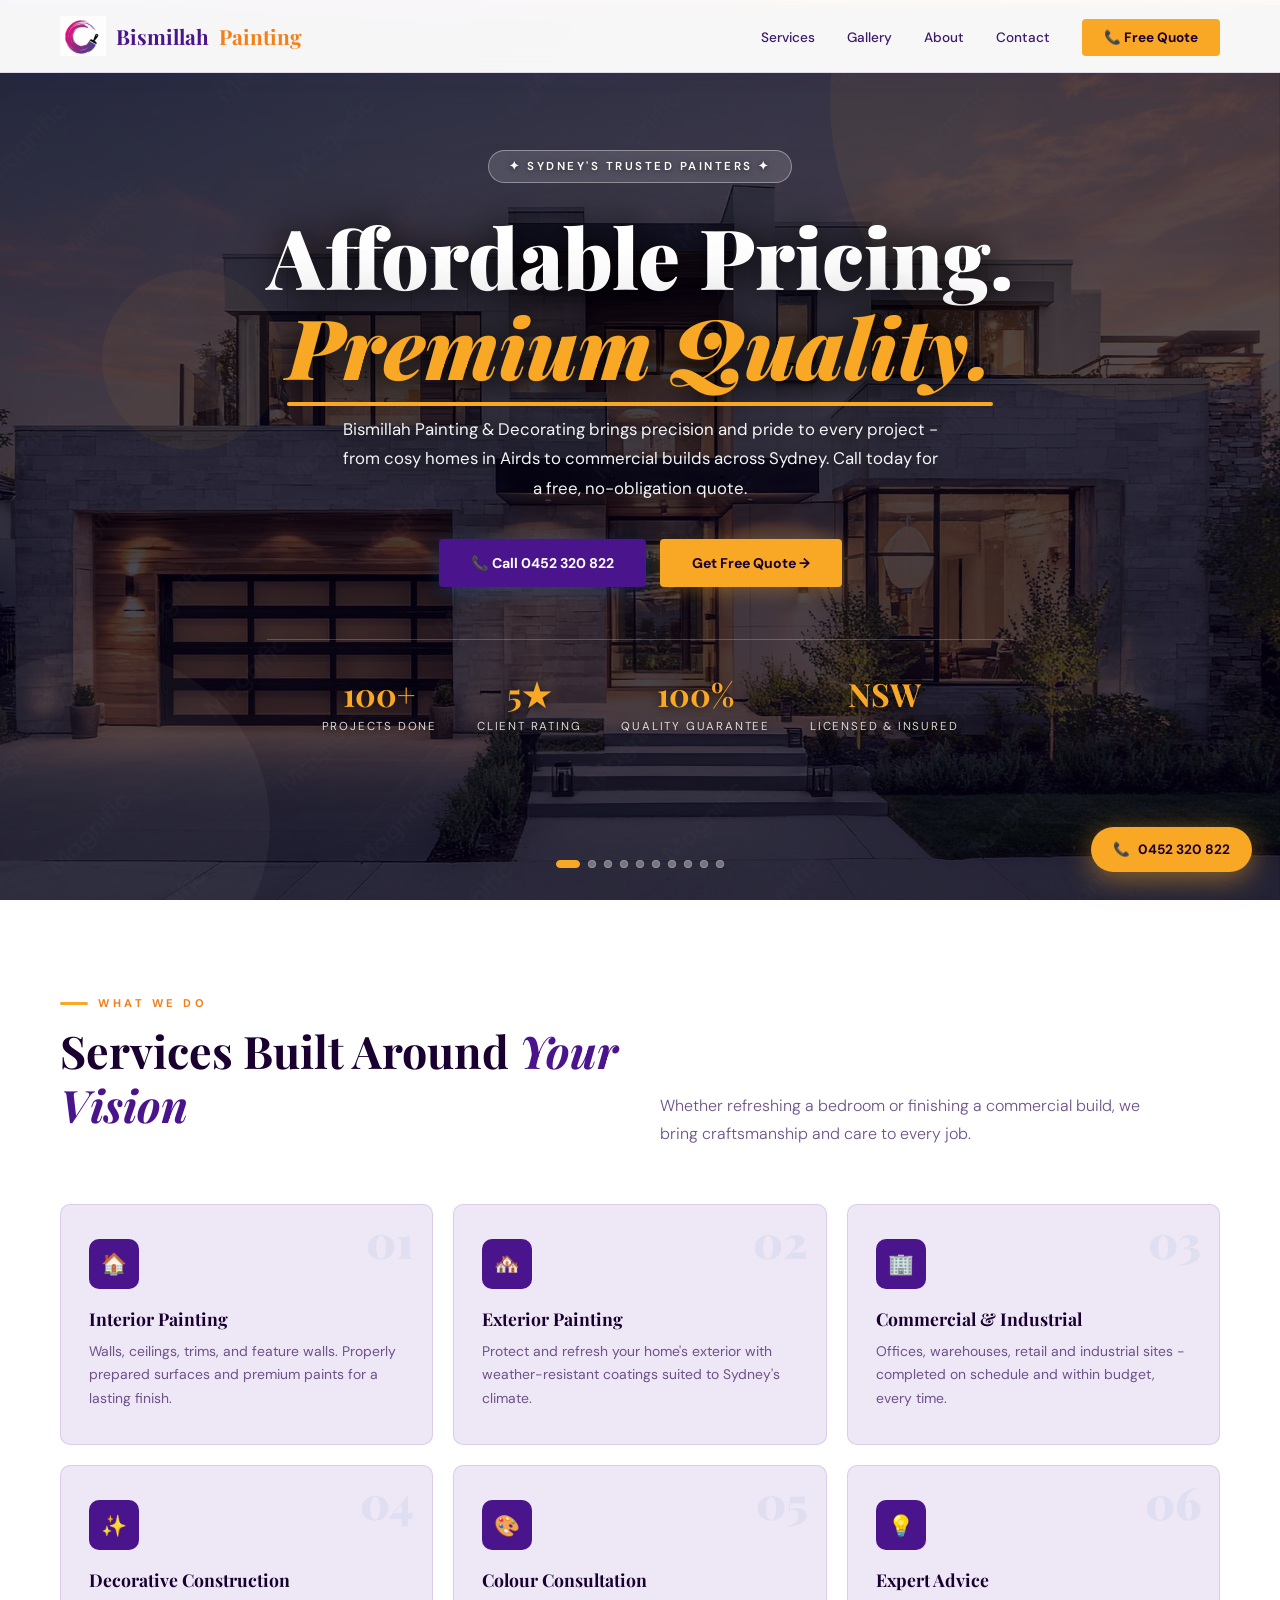
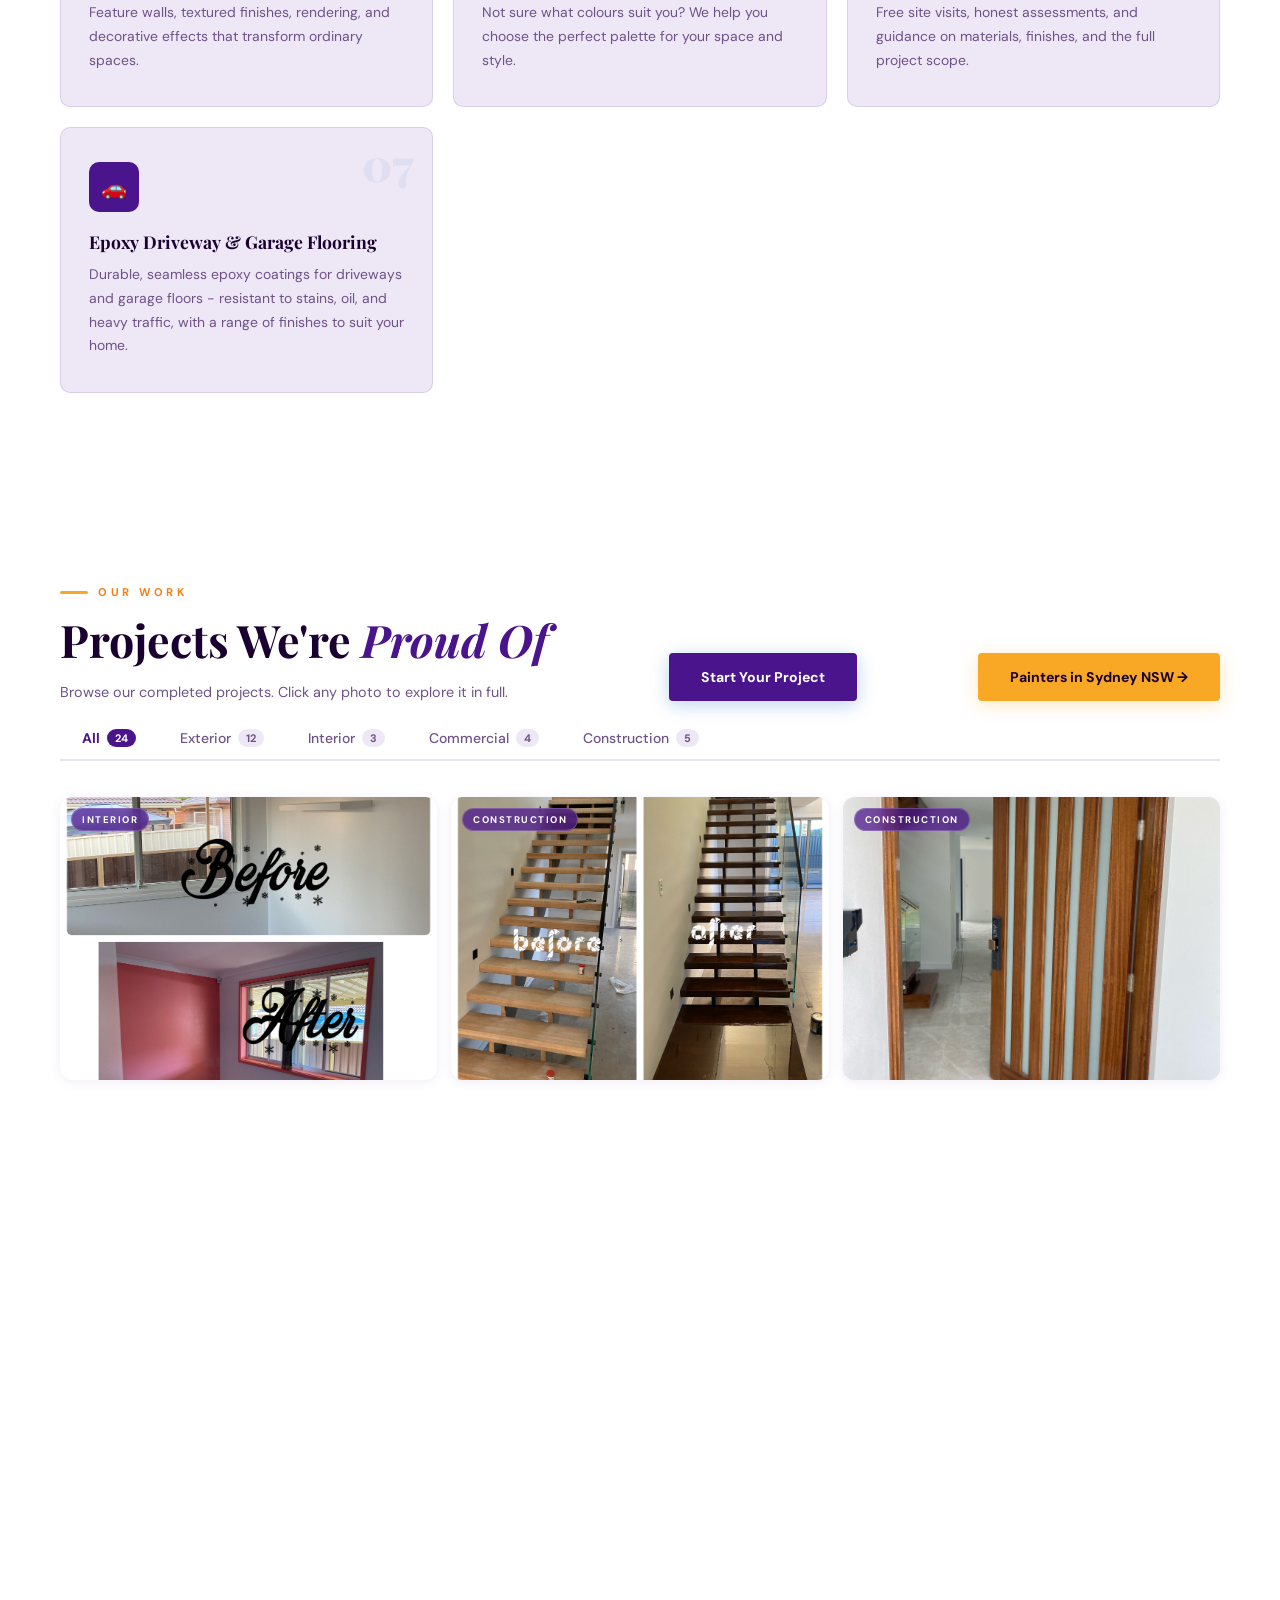
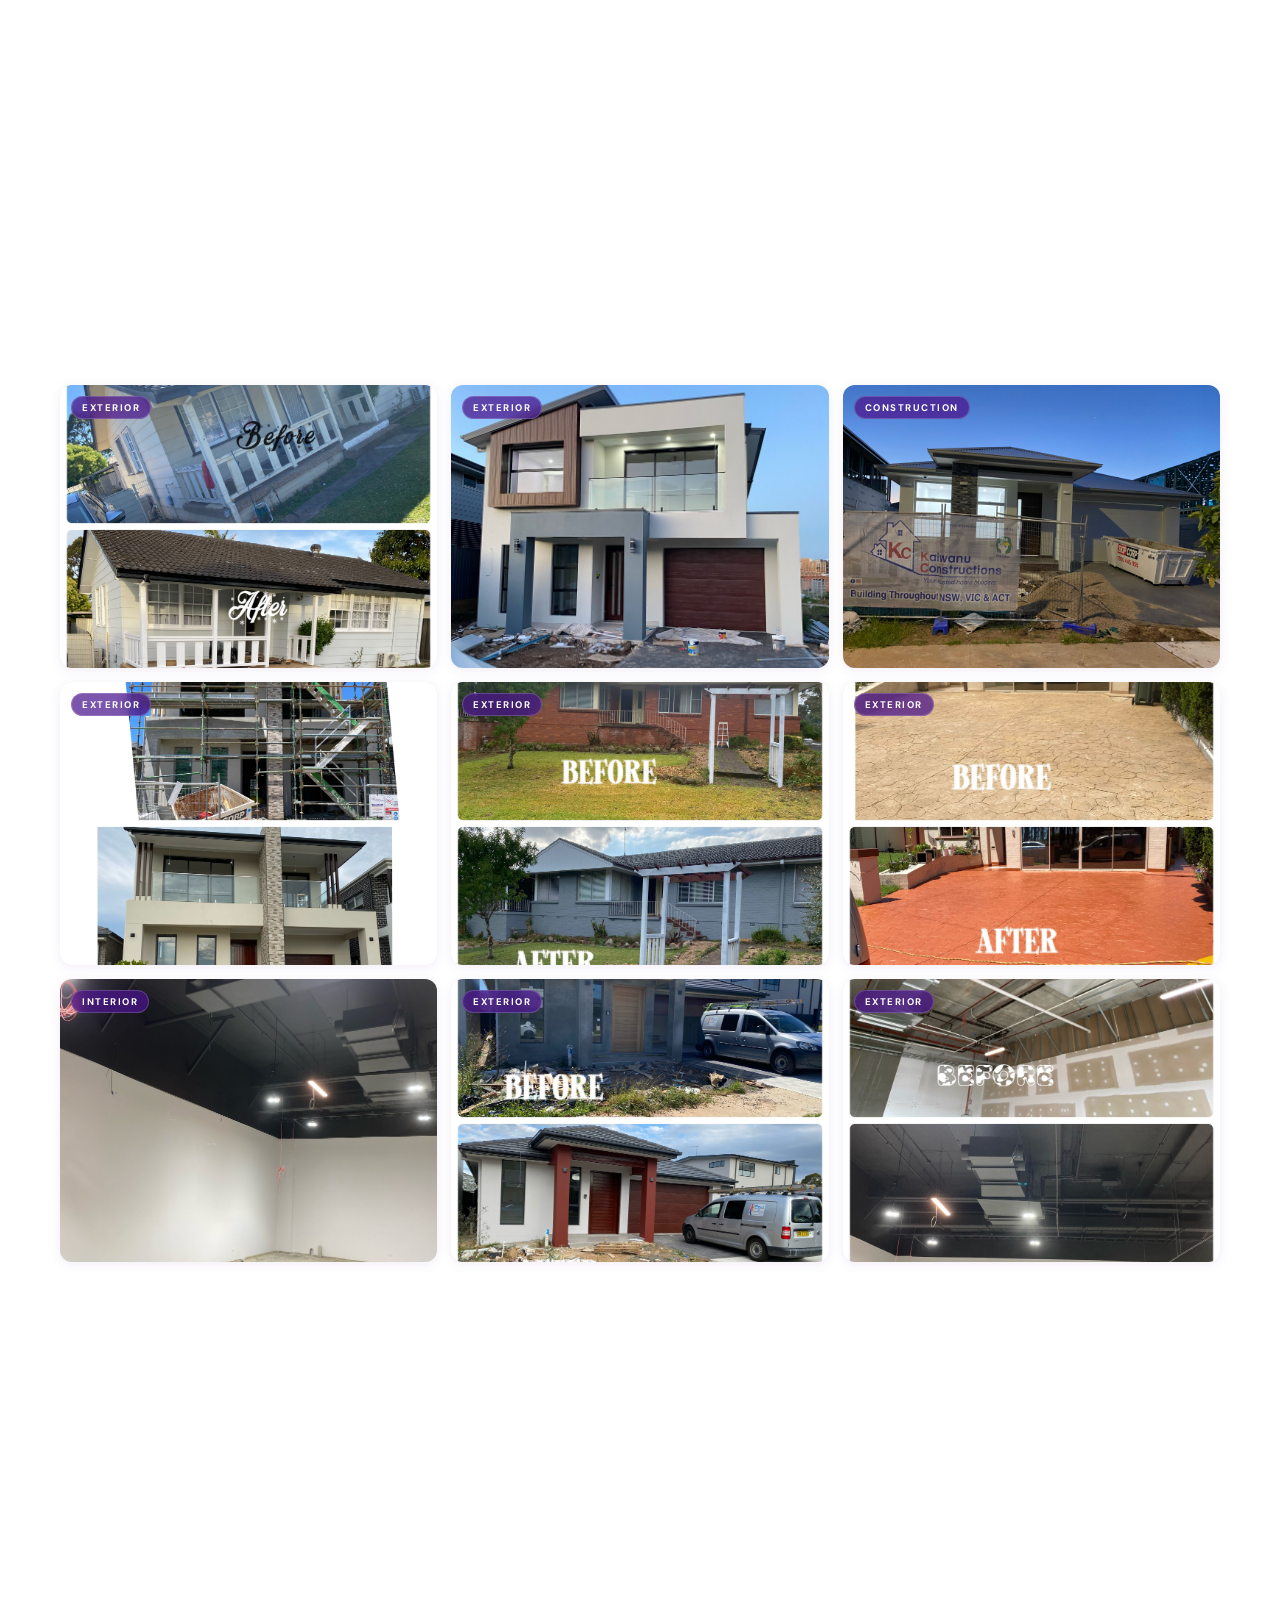
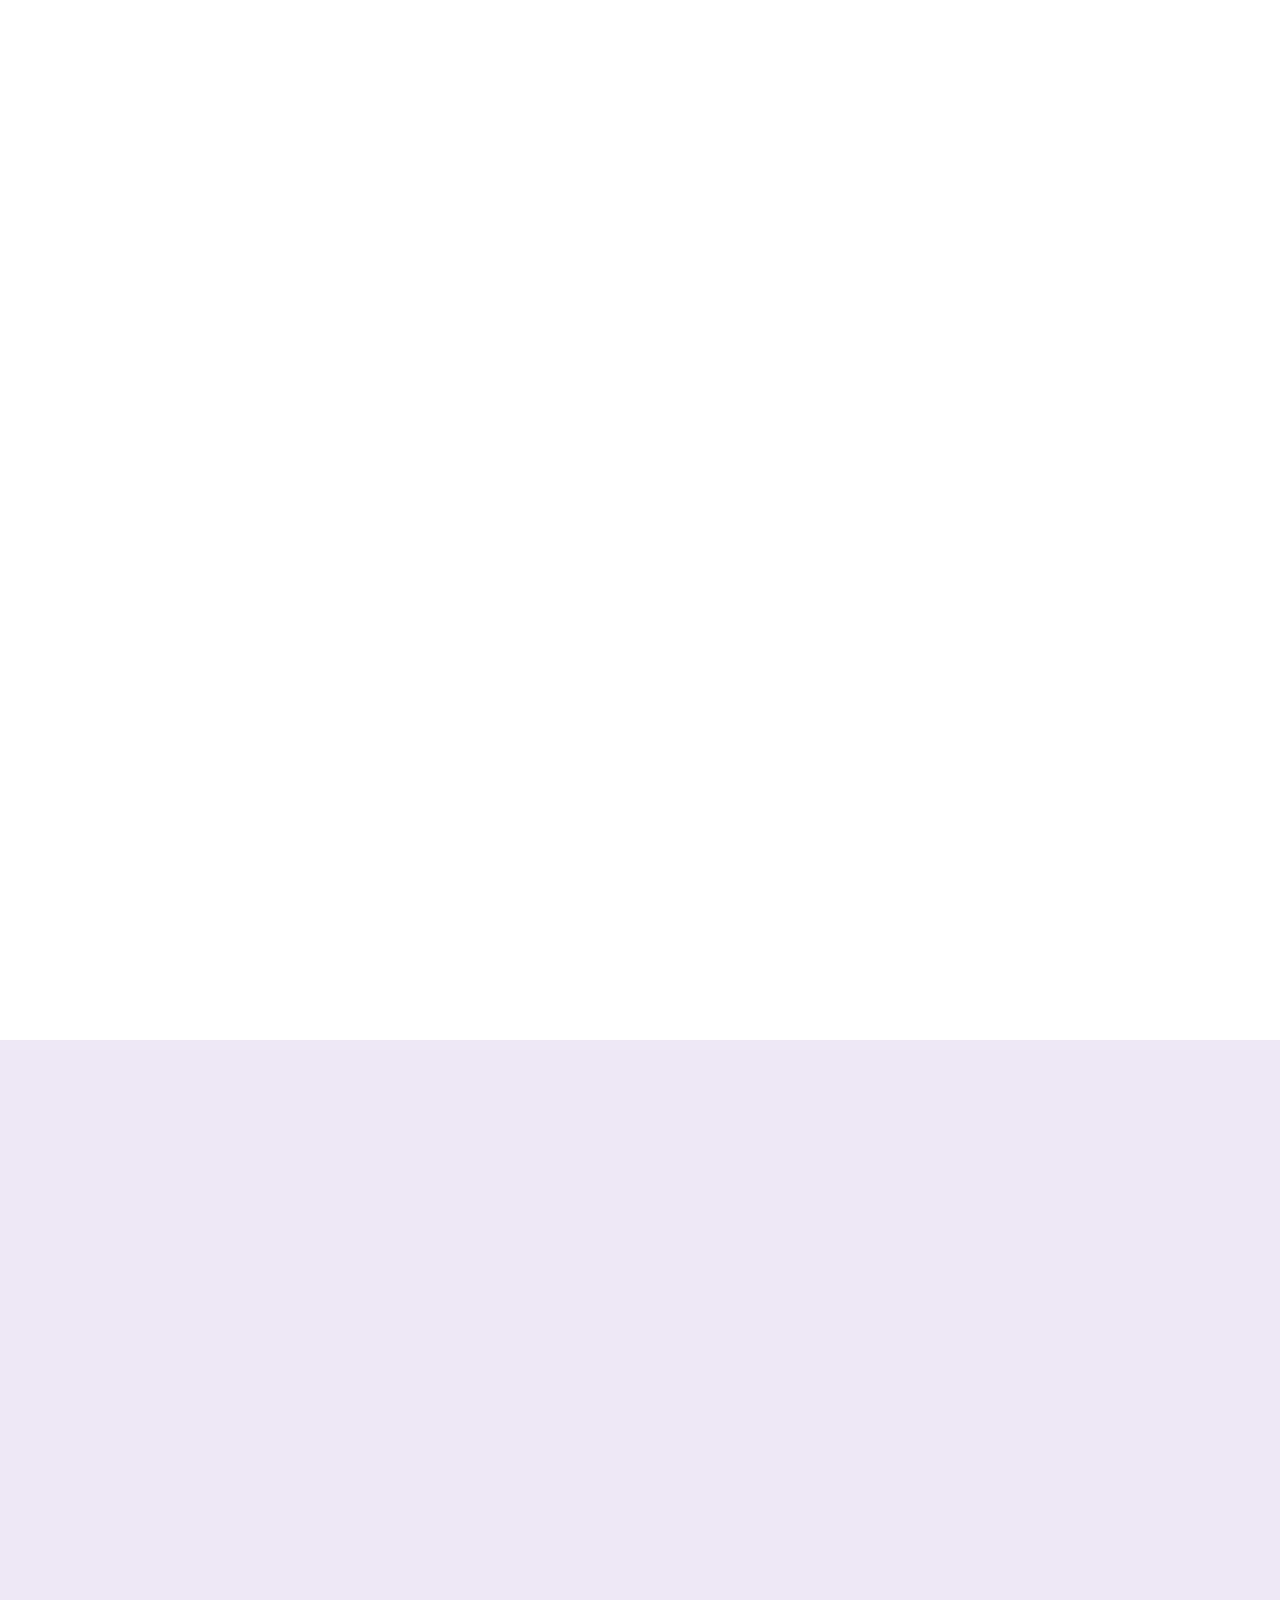
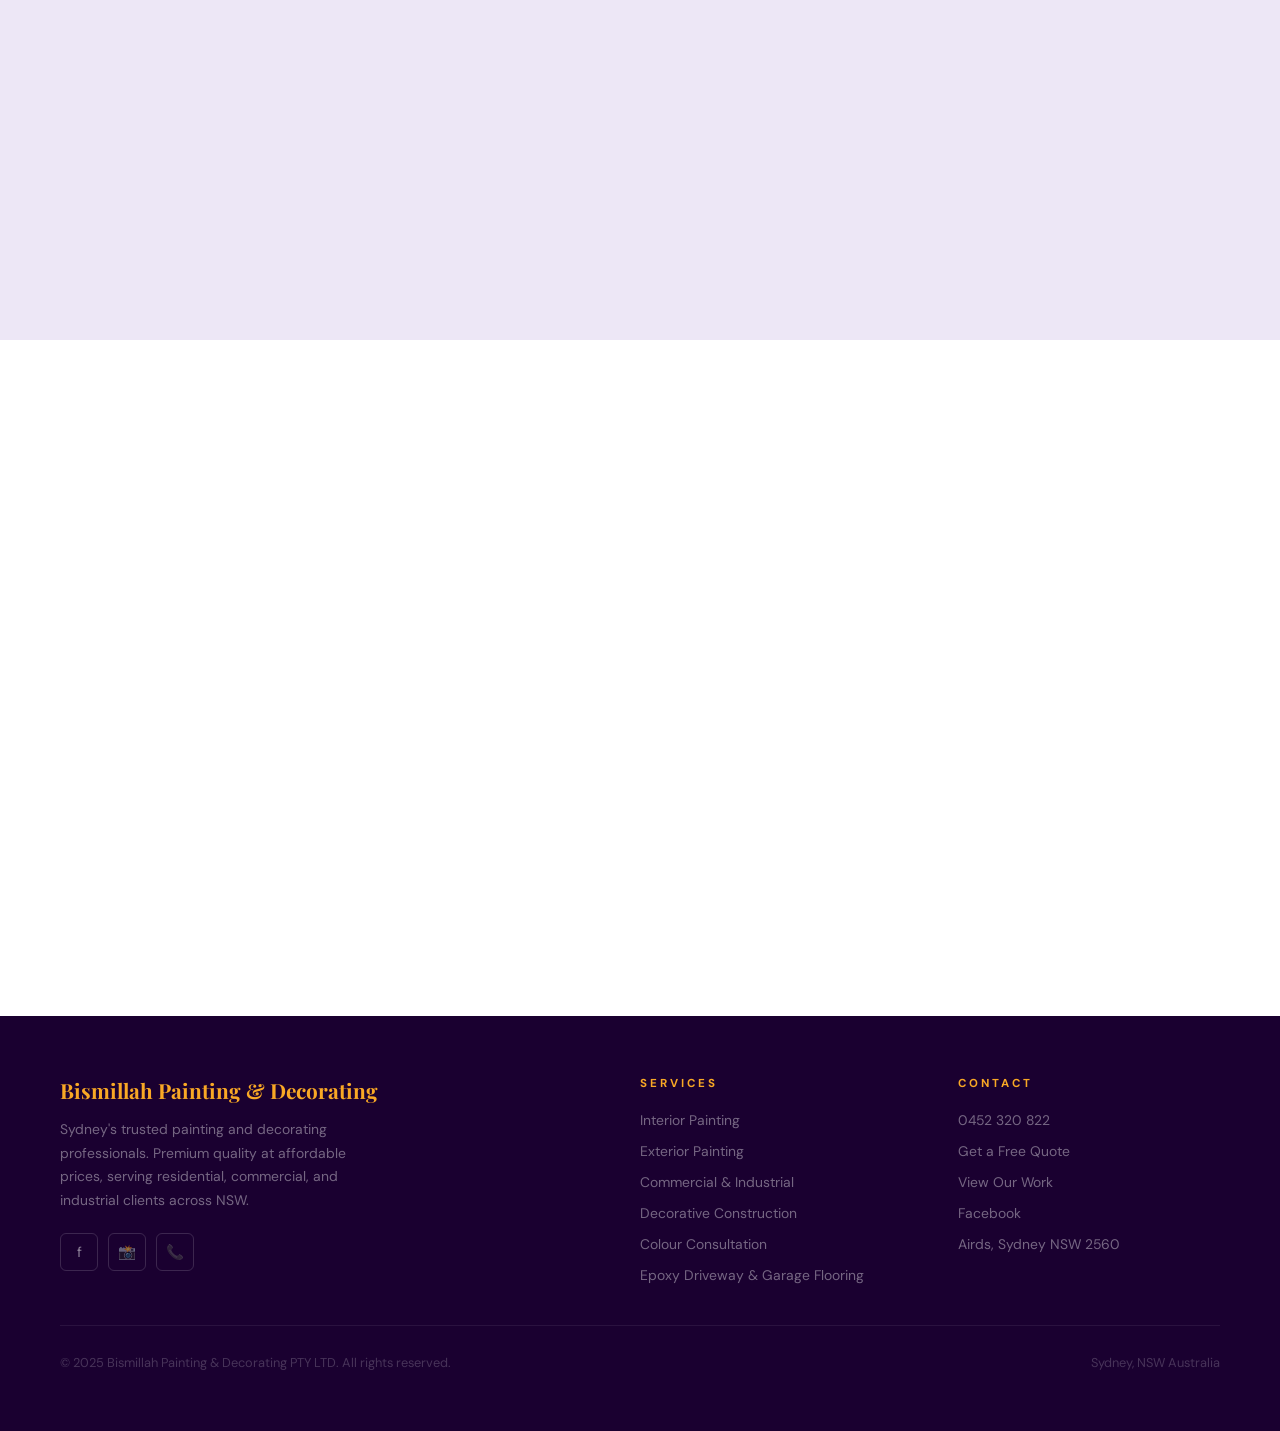
==== commit 019f8e04: "New srvice add- epoxy and garage floor" ====
--- a/index.html
+++ b/index.html
@@ -103,6 +103,7 @@
     <div class="service-card reveal"><div class="service-num">04</div><div class="service-icon">✨</div><h3>Decorative Construction</h3><p>Feature walls, textured finishes, rendering, and decorative effects that transform ordinary spaces.</p></div>
     <div class="service-card reveal"><div class="service-num">05</div><div class="service-icon">🎨</div><h3>Colour Consultation</h3><p>Not sure what colours suit you? We help you choose the perfect palette for your space and style.</p></div>
     <div class="service-card reveal"><div class="service-num">06</div><div class="service-icon">💡</div><h3>Expert Advice</h3><p>Free site visits, honest assessments, and guidance on materials, finishes, and the full project scope.</p></div>
+    <div class="service-card reveal"><div class="service-num">07</div><div class="service-icon">🚗</div><h3>Epoxy Driveway & Garage Flooring</h3><p>Durable, seamless epoxy coatings for driveways and garage floors - resistant to stains, oil, and heavy traffic, with a range of finishes to suit your home.</p></div>
   </div>
 </section>
 
@@ -270,6 +271,7 @@
         <li><a href="#services">Commercial & Industrial</a></li>
         <li><a href="#services">Decorative Construction</a></li>
         <li><a href="#services">Colour Consultation</a></li>
+        <li><a href="#services">Epoxy Driveway & Garage Flooring</a></li>
       </ul>
     </div>
     <div class="footer-col">
@@ -717,6 +719,13 @@
           "@type": "Service",
           "name": "Feature Walls"
         }
+      },
+      {
+        "@type": "Offer",
+        "itemOffered": {
+          "@type": "Service",
+          "name": "Epoxy Driveway & Garage Flooring"
+        }
       }
     ]
   },
